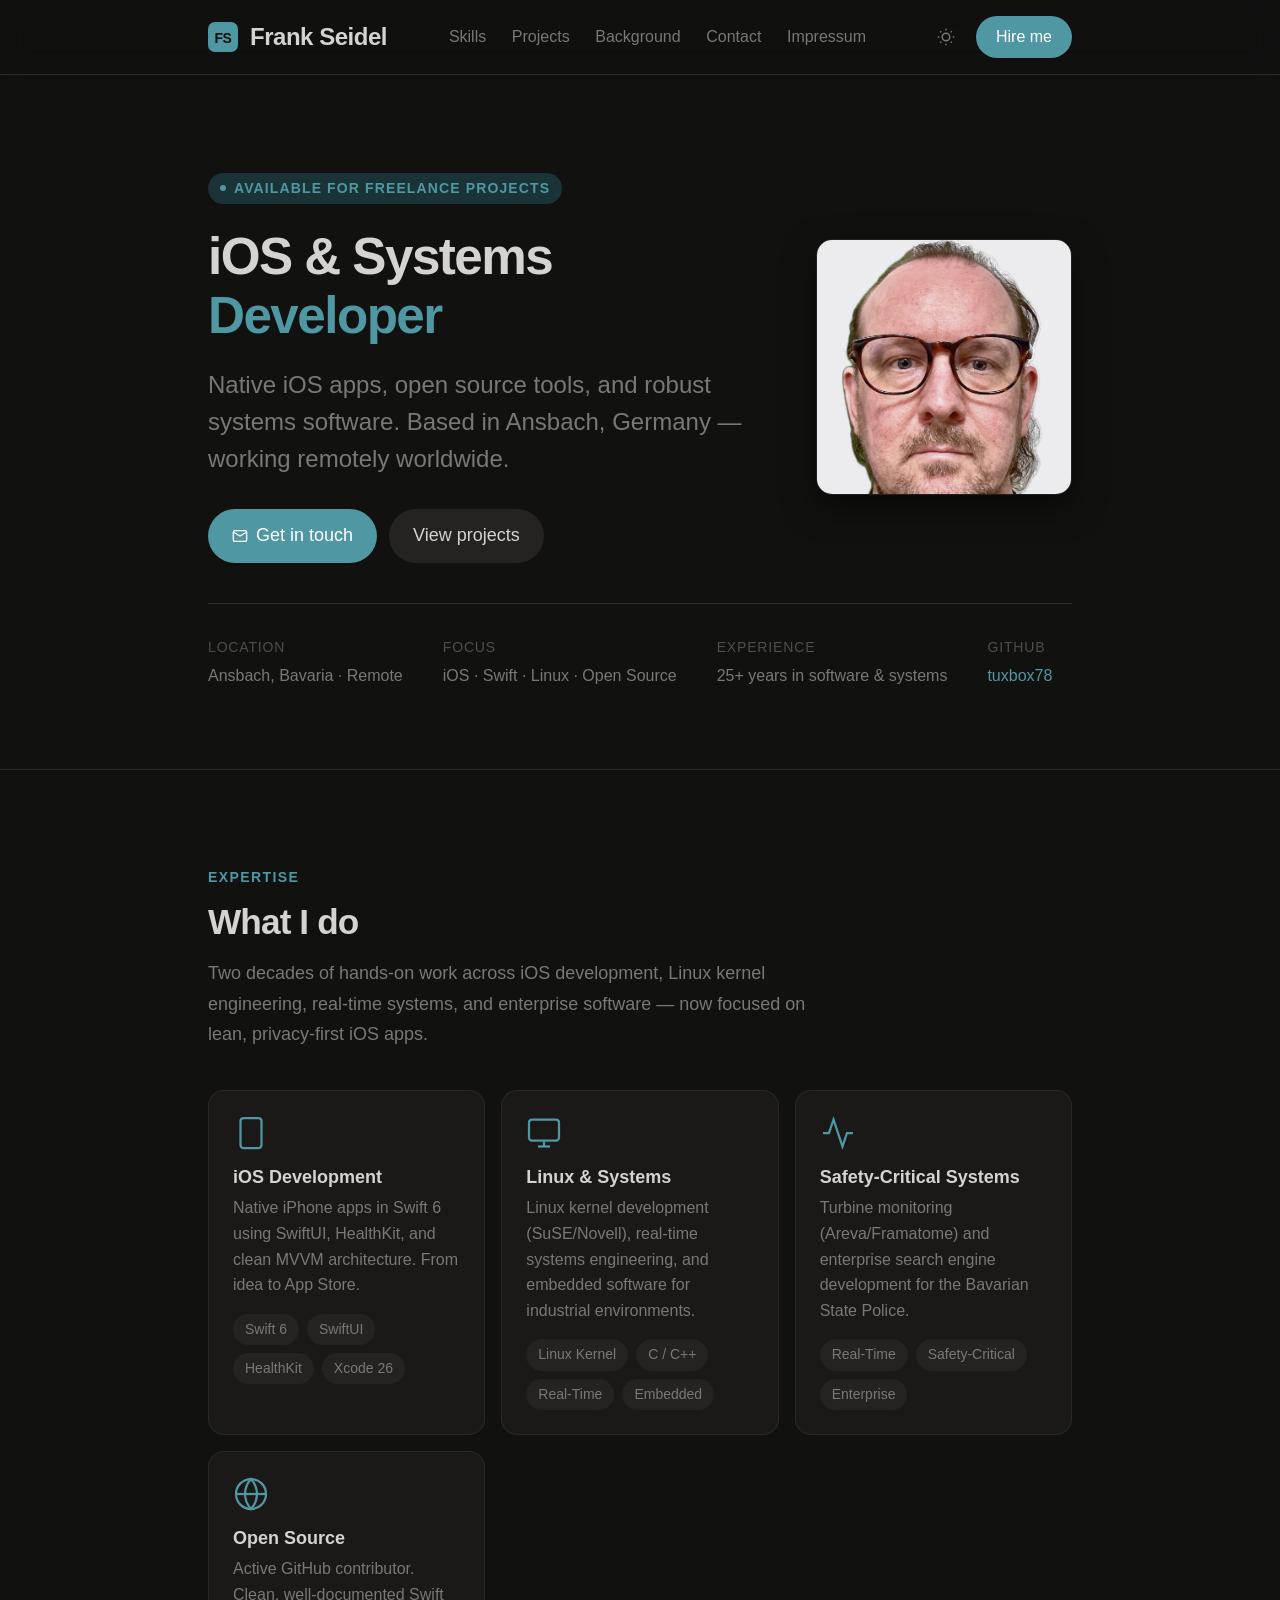
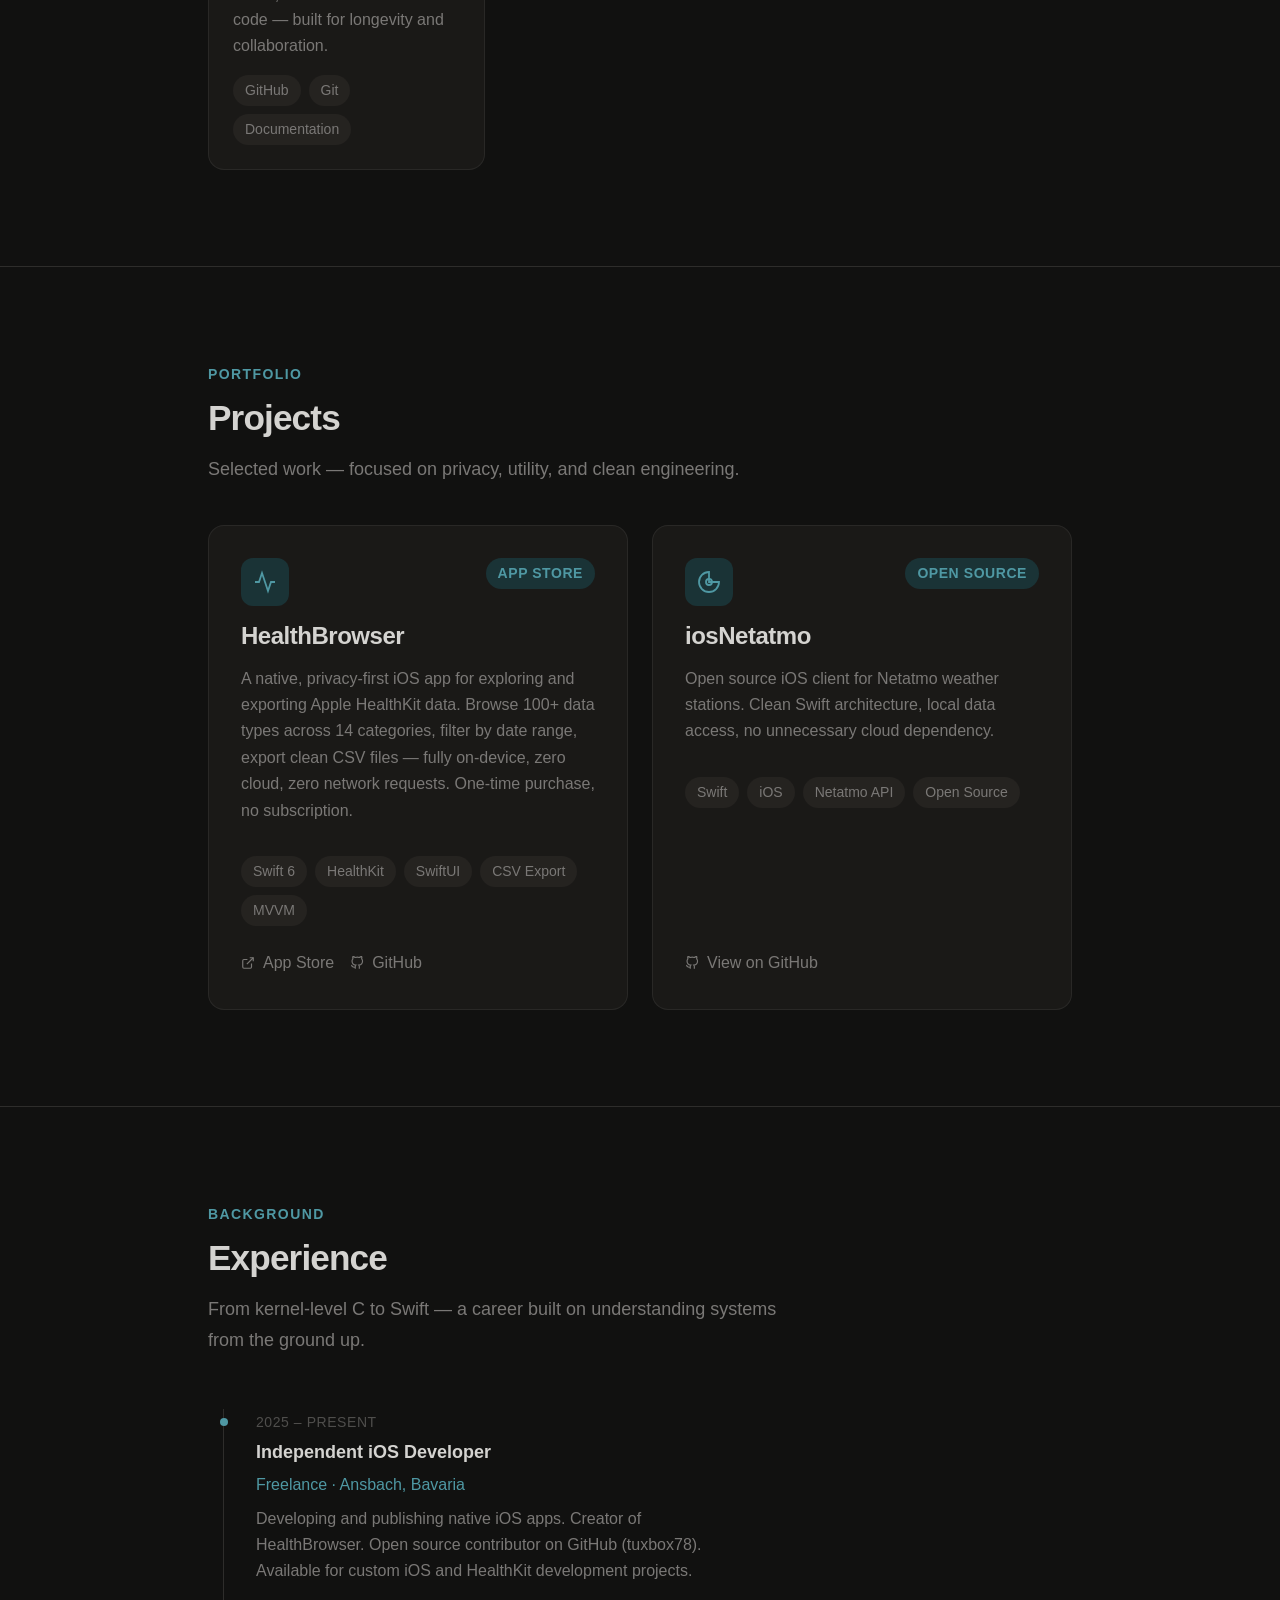
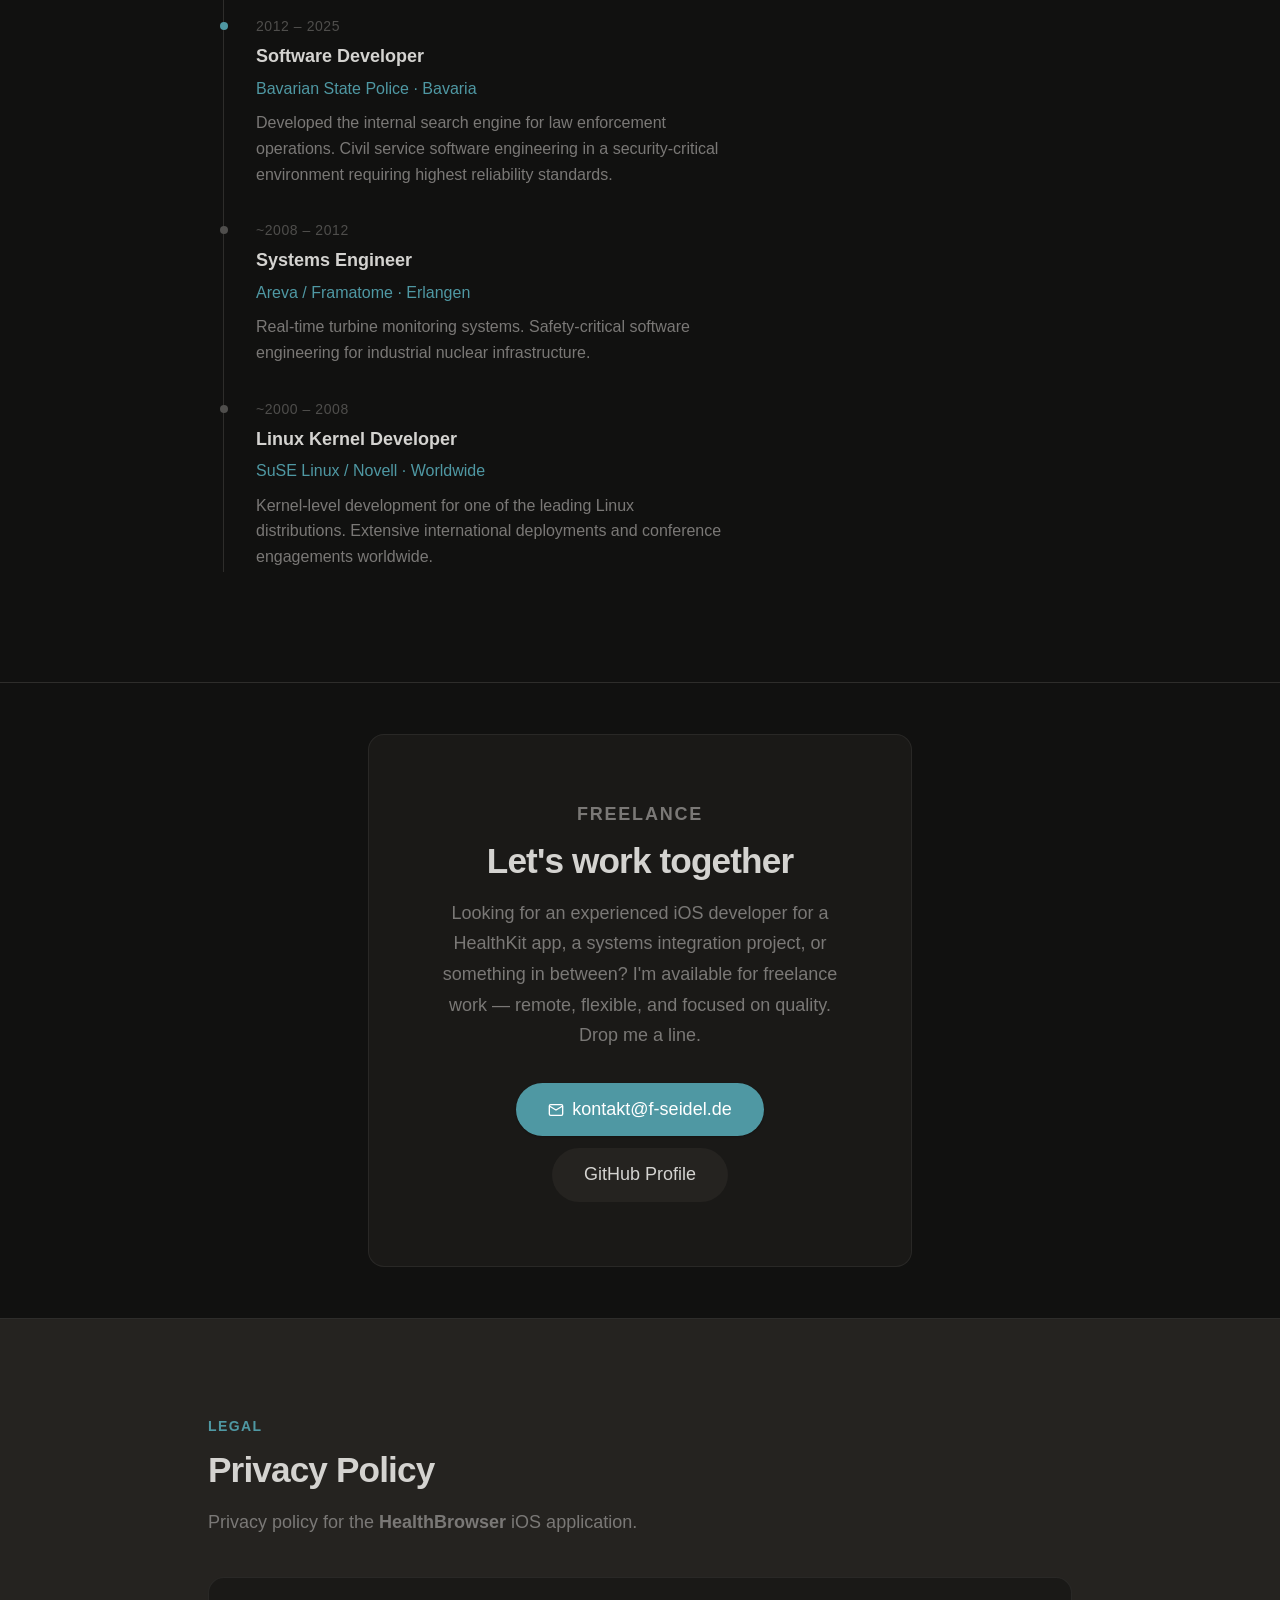
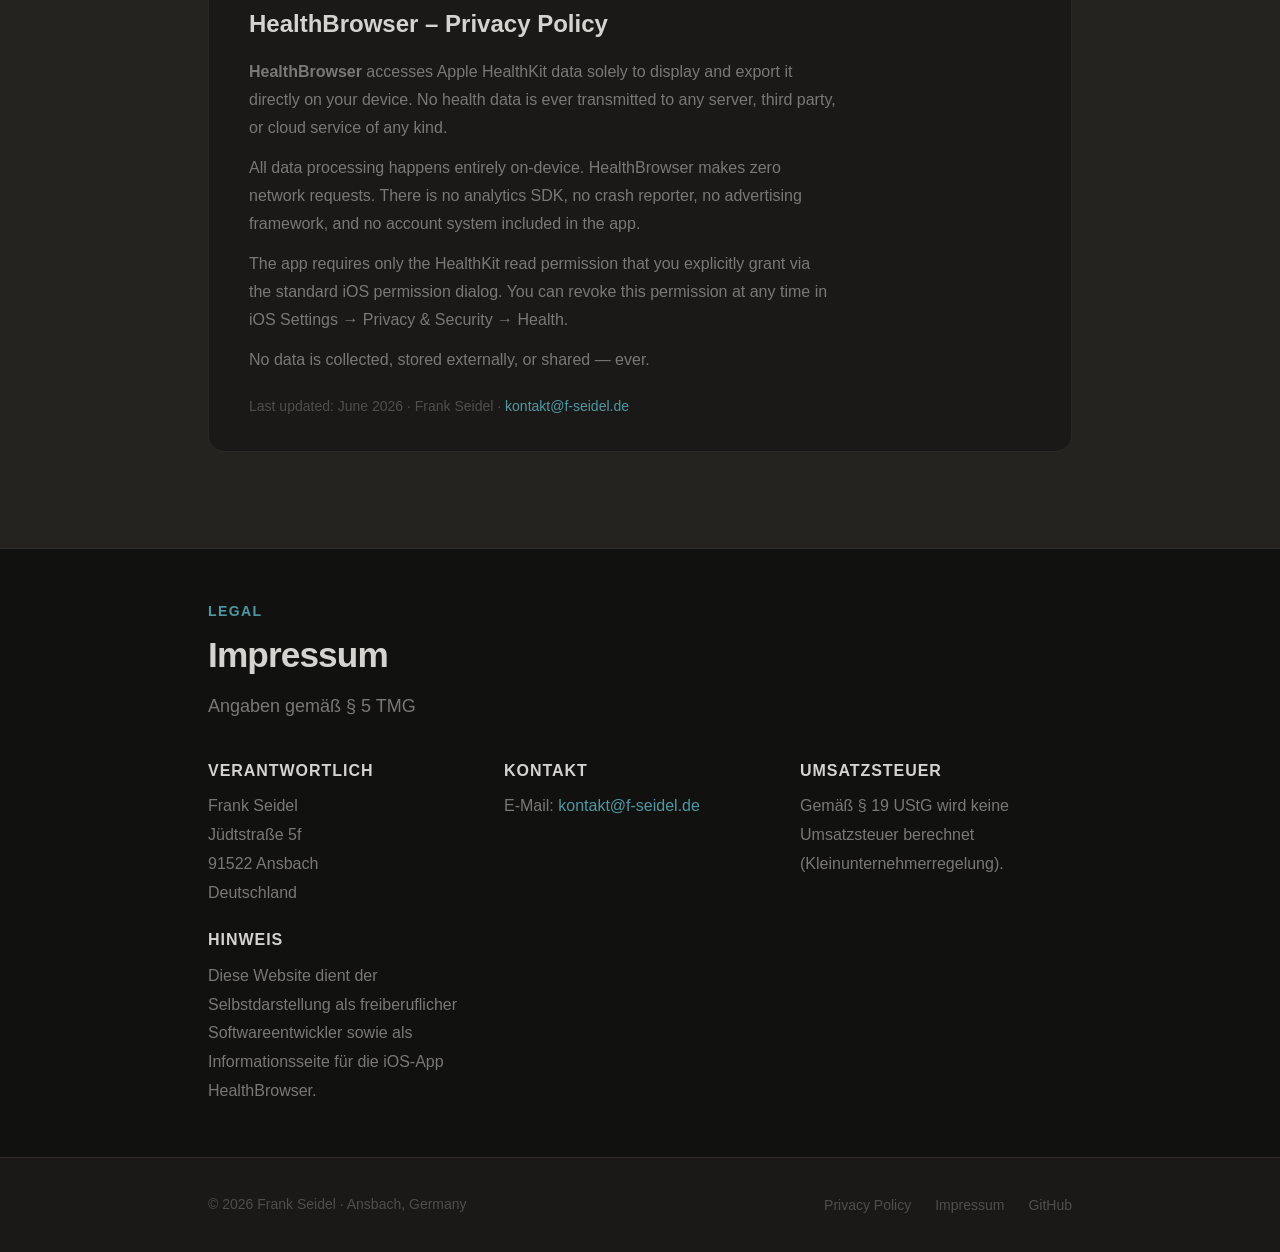
==== index.html @ 4b8f54dd "Mainpage" ====
<!DOCTYPE html>
<html lang="en" data-theme="dark">
<head>
  <meta charset="UTF-8" />
  <meta name="viewport" content="width=device-width, initial-scale=1.0" />
  <title>Frank Seidel – iOS &amp; Systems Developer</title>
  <meta name="description" content="Frank Seidel – Independent iOS and Linux/Systems developer. Creator of HealthBrowser. Available for freelance projects." />
  <meta property="og:title" content="Frank Seidel – iOS &amp; Systems Developer" />
  <meta property="og:description" content="Independent iOS and Linux/Systems developer. Creator of HealthBrowser. Available for freelance." />
  <meta property="og:image" content="https://tuxbox78.github.io/portrait.jpg" />
  <meta property="og:url" content="https://tuxbox78.github.io" />
  <meta property="og:type" content="website" />
  <link rel="preconnect" href="https://api.fontshare.com" />
  <link href="https://api.fontshare.com/v2/css?f[]=cabinet-grotesk@400,500,700,800&f[]=satoshi@400,500,700&display=swap" rel="stylesheet" />
  <style>
    /* ─── TOKENS ─────────────────────────────────────────────── */
    :root {
      --font-display:'Cabinet Grotesk','Helvetica Neue',sans-serif;
      --font-body:'Satoshi','Inter',sans-serif;
      --text-xs:clamp(.75rem,.7rem + .25vw,.875rem);
      --text-sm:clamp(.875rem,.8rem + .35vw,1rem);
      --text-base:clamp(1rem,.95rem + .25vw,1.125rem);
      --text-lg:clamp(1.125rem,1rem + .75vw,1.5rem);
      --text-xl:clamp(1.5rem,1.2rem + 1.25vw,2.25rem);
      --text-2xl:clamp(2rem,1.2rem + 2.5vw,3.5rem);
      --sp1:.25rem;--sp2:.5rem;--sp3:.75rem;--sp4:1rem;--sp5:1.25rem;--sp6:1.5rem;
      --sp8:2rem;--sp10:2.5rem;--sp12:3rem;--sp16:4rem;--sp20:5rem;--sp24:6rem;
      --r-sm:.375rem;--r-md:.5rem;--r-lg:.75rem;--r-xl:1rem;--r-full:9999px;
      --ease:180ms cubic-bezier(.16,1,.3,1);
      --cw-narrow:640px;--cw:960px;--cw-wide:1200px;
    }
    :root,[data-theme="light"]{
      --bg:#f7f6f2;--surf:#f9f8f5;--surf2:#fbfbf9;--surfoff:#f0ede8;
      --div:#dcd9d5;--bdr:#d4d1ca;
      --tx:#28251d;--txm:#7a7974;--txf:#b5b4af;--txi:#f9f8f4;
      --pri:#01696f;--prih:#0c4e54;--prihl:#cee4e2;
      --sh-sm:0 1px 2px oklch(.2 .01 80/.06);
      --sh-md:0 4px 12px oklch(.2 .01 80/.09);
      --sh-lg:0 12px 32px oklch(.2 .01 80/.13);
    }
    [data-theme="dark"]{
      --bg:#111110;--surf:#1a1917;--surf2:#201f1d;--surfoff:#252320;
      --div:#2e2d2b;--bdr:#383735;
      --tx:#d4d3d0;--txm:#7a7876;--txf:#4f4e4c;--txi:#2b2a28;
      --pri:#4f98a3;--prih:#6db8c4;--prihl:#1a3336;
      --sh-sm:0 1px 2px oklch(0 0 0/.25);
      --sh-md:0 4px 12px oklch(0 0 0/.35);
      --sh-lg:0 12px 32px oklch(0 0 0/.5);
    }
    @media(prefers-color-scheme:light){:root:not([data-theme]){
      --bg:#f7f6f2;--surf:#f9f8f5;--surf2:#fbfbf9;--surfoff:#f0ede8;
      --div:#dcd9d5;--bdr:#d4d1ca;--tx:#28251d;--txm:#7a7974;--txf:#b5b4af;--txi:#f9f8f4;
      --pri:#01696f;--prih:#0c4e54;--prihl:#cee4e2;
      --sh-sm:0 1px 2px oklch(.2 .01 80/.06);--sh-md:0 4px 12px oklch(.2 .01 80/.09);--sh-lg:0 12px 32px oklch(.2 .01 80/.13);
    }}

    /* ─── RESET ──────────────────────────────────────────────── */
    *,*::before,*::after{box-sizing:border-box;margin:0;padding:0}
    html{-webkit-font-smoothing:antialiased;text-rendering:optimizeLegibility;scroll-behavior:smooth;scroll-padding-top:var(--sp20)}
    body{min-height:100dvh;font-family:var(--font-body);font-size:var(--text-base);color:var(--tx);background:var(--bg);line-height:1.65;transition:background var(--ease),color var(--ease)}
    img,svg{display:block;max-width:100%}
    ul[role=list]{list-style:none}
    input,button,textarea,select{font:inherit;color:inherit}
    h1,h2,h3,h4{text-wrap:balance;line-height:1.15;font-family:var(--font-display)}
    p,li{text-wrap:pretty}
    button{cursor:pointer;background:none;border:none}
    a{color:var(--pri);text-decoration:none;transition:color var(--ease)}
    a:hover{color:var(--prih)}
    ::selection{background:color-mix(in oklch,var(--pri) 22%,transparent)}
    :focus-visible{outline:2px solid var(--pri);outline-offset:3px;border-radius:var(--r-sm)}
    @media(prefers-reduced-motion:reduce){*,*::before,*::after{animation-duration:.01ms!important;transition-duration:.01ms!important}}

    /* ─── LAYOUT ─────────────────────────────────────────────── */
    .wrap{max-width:var(--cw);margin-inline:auto;padding-inline:clamp(var(--sp4),5vw,var(--sp12))}
    .wrap--narrow{max-width:var(--cw-narrow);margin-inline:auto;padding-inline:clamp(var(--sp4),5vw,var(--sp12))}
    .section{padding-block:clamp(var(--sp12),8vw,var(--sp24))}
    .section--sm{padding-block:clamp(var(--sp8),4vw,var(--sp16))}
    hr.div{border:none;border-top:1px solid var(--div)}
    .skip{position:absolute;top:-100%;left:var(--sp4);background:var(--pri);color:#fff;
      padding:var(--sp2) var(--sp4);border-radius:var(--r-md);font-size:var(--text-sm);font-weight:500;z-index:1000;transition:top var(--ease)}
    .skip:focus{top:var(--sp4)}

    /* ─── HEADER ─────────────────────────────────────────────── */
    .hdr{position:sticky;top:0;z-index:100;
      background:color-mix(in oklch,var(--bg) 82%,transparent);
      backdrop-filter:blur(14px);-webkit-backdrop-filter:blur(14px);
      border-bottom:1px solid var(--div)}
    .hdr .wrap{display:flex;align-items:center;justify-content:space-between;padding-block:var(--sp4);gap:var(--sp4)}
    .logo{display:flex;align-items:center;gap:var(--sp3);font-family:var(--font-display);
      font-size:var(--text-lg);font-weight:800;color:var(--tx);letter-spacing:-.02em}
    .logo:hover{color:var(--tx)}
    .logo svg{color:var(--pri);flex-shrink:0}
    .nav{display:flex;align-items:center;gap:clamp(var(--sp4),2vw,var(--sp8))}
    .nav a{font-size:var(--text-sm);font-weight:500;color:var(--txm);transition:color var(--ease)}
    .nav a:hover{color:var(--tx)}
    .hdr-acts{display:flex;align-items:center;gap:var(--sp3)}
    .thm-btn{display:flex;align-items:center;justify-content:center;width:36px;height:36px;
      border-radius:var(--r-full);color:var(--txm);transition:color var(--ease),background var(--ease)}
    .thm-btn:hover{color:var(--tx);background:var(--surfoff)}
    .btn{display:inline-flex;align-items:center;gap:var(--sp2);padding:var(--sp2) var(--sp5);
      border-radius:var(--r-full);font-size:var(--text-sm);font-weight:500;
      transition:background var(--ease),color var(--ease),box-shadow var(--ease)}
    .btn-pri{background:var(--pri);color:#fff;box-shadow:var(--sh-sm)}
    .btn-pri:hover{background:var(--prih);color:#fff;box-shadow:var(--sh-md)}
    .btn-ghost{background:var(--surfoff);color:var(--tx)}
    .btn-ghost:hover{background:var(--div)}
    .mob-tog{display:none;flex-direction:column;gap:5px;width:24px;
      padding:var(--sp2);color:var(--txm);background:none;border:none;cursor:pointer}
    .mob-tog span{display:block;height:2px;width:100%;background:currentColor;
      border-radius:var(--r-full);transition:transform var(--ease),opacity var(--ease)}
    @media(max-width:680px){
      .mob-tog{display:flex}
      .nav{display:none;position:absolute;top:100%;left:0;right:0;flex-direction:column;
        align-items:flex-start;gap:0;background:var(--surf);border-bottom:1px solid var(--div);
        padding:var(--sp4) clamp(var(--sp4),5vw,var(--sp12))}
      .nav.open{display:flex}
      .nav a{display:block;padding-block:var(--sp3);font-size:var(--text-base);width:100%}
      .hdr-hire{display:none}
    }

    /* ─── HERO ───────────────────────────────────────────────── */
    .hero{padding-block:clamp(var(--sp16),12vw,var(--sp24)) clamp(var(--sp12),8vw,var(--sp20))}
    .hero-inner{display:grid;grid-template-columns:1fr auto;gap:clamp(var(--sp8),6vw,var(--sp16));align-items:center}
    .hero-eyebrow{display:inline-flex;align-items:center;gap:var(--sp2);
      font-size:var(--text-xs);font-weight:600;letter-spacing:.08em;text-transform:uppercase;
      color:var(--pri);background:var(--prihl);padding:var(--sp1) var(--sp3);
      border-radius:var(--r-full);margin-bottom:var(--sp6)}
    .hero-eyebrow::before{content:'';display:inline-block;width:6px;height:6px;background:var(--pri);border-radius:50%}
    .hero h1{font-size:var(--text-2xl);font-weight:800;letter-spacing:-.03em;
      color:var(--tx);margin-bottom:var(--sp5);max-width:13ch}
    .hero h1 .acc{color:var(--pri)}
    .hero-sub{font-size:var(--text-lg);color:var(--txm);max-width:48ch;line-height:1.55;margin-bottom:var(--sp8)}
    .hero-acts{display:flex;flex-wrap:wrap;gap:var(--sp3);align-items:center}
    .hero-acts .btn{font-size:var(--text-base);padding:var(--sp3) var(--sp6)}
    .hero-meta{display:flex;flex-wrap:wrap;gap:clamp(var(--sp6),4vw,var(--sp10));margin-top:var(--sp10);
      padding-top:var(--sp8);border-top:1px solid var(--div)}
    .hero-meta-item{display:flex;flex-direction:column;gap:var(--sp1)}
    .hero-meta-item .lbl{font-size:var(--text-xs);letter-spacing:.06em;text-transform:uppercase;color:var(--txf);font-weight:500}
    .hero-meta-item .val{font-size:var(--text-sm);color:var(--txm);font-weight:500}
    /* Portrait */
    .portrait-wrap{flex-shrink:0;width:clamp(160px,20vw,260px);height:clamp(160px,20vw,260px);
      border-radius:var(--r-xl);overflow:hidden;box-shadow:var(--sh-lg);
      border:1px solid oklch(from var(--tx) l c h / .08)}
    .portrait-wrap img{width:100%;height:100%;object-fit:cover;object-position:top center}
    /* Portrait fallback if image missing */
    .portrait-wrap .portrait-fallback{width:100%;height:100%;background:var(--prihl);
      display:flex;align-items:center;justify-content:center;color:var(--pri)}
    @media(max-width:600px){
      .hero-inner{grid-template-columns:1fr;gap:var(--sp8)}
      .portrait-wrap{width:120px;height:120px;border-radius:50%;margin:0 auto}
      .hero h1{max-width:none}
    }

    /* ─── SECTION HEADERS ────────────────────────────────────── */
    .sec-lbl{font-size:var(--text-xs);font-weight:600;letter-spacing:.1em;text-transform:uppercase;color:var(--pri);margin-bottom:var(--sp3)}
    .sec-h{font-size:var(--text-xl);font-weight:800;letter-spacing:-.025em;color:var(--tx);margin-bottom:var(--sp4)}
    .sec-intro{font-size:var(--text-base);color:var(--txm);max-width:60ch;margin-bottom:var(--sp10);line-height:1.7}

    /* ─── SKILLS GRID ────────────────────────────────────────── */
    .skills-grid{display:grid;grid-template-columns:repeat(auto-fill,minmax(min(250px,100%),1fr));gap:var(--sp4)}
    .skill-card{background:var(--surf);border:1px solid oklch(from var(--tx) l c h / .08);
      border-radius:var(--r-xl);padding:var(--sp6);transition:box-shadow var(--ease),border-color var(--ease)}
    .skill-card:hover{box-shadow:var(--sh-md);border-color:oklch(from var(--tx) l c h / .15)}
    .skill-icon{width:36px;height:36px;margin-bottom:var(--sp4);color:var(--pri)}
    .skill-card h3{font-size:var(--text-base);font-weight:700;color:var(--tx);margin-bottom:var(--sp2)}
    .skill-card p{font-size:var(--text-sm);color:var(--txm);line-height:1.6;max-width:none}
    .tags{display:flex;flex-wrap:wrap;gap:var(--sp2);margin-top:var(--sp4)}
    .tag{font-size:var(--text-xs);font-weight:500;padding:var(--sp1) var(--sp3);
      border-radius:var(--r-full);background:var(--surfoff);color:var(--txm)}

    /* ─── PROJECT CARDS ──────────────────────────────────────── */
    .proj-grid{display:grid;grid-template-columns:repeat(auto-fill,minmax(min(340px,100%),1fr));gap:var(--sp6)}
    .proj-card{background:var(--surf);border:1px solid oklch(from var(--tx) l c h / .08);
      border-radius:var(--r-xl);padding:var(--sp8);display:flex;flex-direction:column;gap:var(--sp4);
      transition:box-shadow var(--ease),border-color var(--ease)}
    .proj-card:hover{box-shadow:var(--sh-lg);border-color:oklch(from var(--tx) l c h / .15)}
    .proj-hdr{display:flex;align-items:flex-start;justify-content:space-between;gap:var(--sp4)}
    .proj-icon{width:48px;height:48px;flex-shrink:0;border-radius:var(--r-lg);
      background:var(--prihl);display:flex;align-items:center;justify-content:center;color:var(--pri)}
    .proj-badge{font-size:var(--text-xs);font-weight:600;letter-spacing:.04em;text-transform:uppercase;
      padding:var(--sp1) var(--sp3);border-radius:var(--r-full);background:var(--prihl);color:var(--pri)}
    .proj-card h3{font-size:var(--text-lg);font-weight:800;letter-spacing:-.02em;color:var(--tx)}
    .proj-card p{font-size:var(--text-sm);color:var(--txm);line-height:1.65;max-width:none}
    .proj-links{display:flex;gap:var(--sp4);flex-wrap:wrap;margin-top:auto;padding-top:var(--sp2)}
    .proj-links a{font-size:var(--text-sm);font-weight:500;display:inline-flex;align-items:center;
      gap:var(--sp2);color:var(--txm);transition:color var(--ease)}
    .proj-links a:hover{color:var(--pri)}

    /* ─── TIMELINE ───────────────────────────────────────────── */
    .timeline{position:relative;display:flex;flex-direction:column}
    .timeline::before{content:'';position:absolute;left:15px;top:14px;bottom:14px;
      width:1px;background:var(--div)}
    .tl-item{display:grid;grid-template-columns:32px 1fr;gap:var(--sp4);padding:var(--sp4) 0}
    .tl-dot{width:8px;height:8px;border-radius:50%;background:var(--pri);
      margin-top:7px;margin-left:12px;flex-shrink:0;position:relative;z-index:1}
    .tl-dot--faint{background:var(--txf)}
    .tl-period{font-size:var(--text-xs);font-weight:500;letter-spacing:.04em;
      color:var(--txf);text-transform:uppercase;margin-bottom:var(--sp1)}
    .tl-role{font-size:var(--text-base);font-weight:700;color:var(--tx);margin-bottom:var(--sp1)}
    .tl-org{font-size:var(--text-sm);color:var(--pri);font-weight:500}
    .tl-desc{font-size:var(--text-sm);color:var(--txm);margin-top:var(--sp2);line-height:1.6;max-width:55ch}

    /* ─── HIRE BOX ───────────────────────────────────────────── */
    .hire-box{background:var(--surf);border:1px solid oklch(from var(--tx) l c h / .08);
      border-radius:var(--r-xl);padding:clamp(var(--sp8),6vw,var(--sp16));text-align:center}
    .hire-box h2{font-size:var(--text-xl);font-weight:800;letter-spacing:-.025em;color:var(--tx);margin-bottom:var(--sp4)}
    .hire-box p{font-size:var(--text-base);color:var(--txm);max-width:52ch;margin-inline:auto;margin-bottom:var(--sp8);line-height:1.7}
    .hire-acts{display:flex;flex-wrap:wrap;gap:var(--sp3);justify-content:center}
    .hire-acts .btn{font-size:var(--text-base);padding:var(--sp3) var(--sp8)}

    /* ─── PRIVACY ────────────────────────────────────────────── */
    .privacy-bg{background:var(--surfoff)}
    .privacy-box{background:var(--surf);border:1px solid oklch(from var(--tx) l c h / .08);
      border-radius:var(--r-xl);padding:var(--sp8) var(--sp10)}
    .privacy-box h3{font-size:var(--text-lg);font-weight:700;color:var(--tx);margin-bottom:var(--sp5)}
    .privacy-box p{font-size:var(--text-sm);color:var(--txm);line-height:1.75;max-width:66ch;margin-bottom:var(--sp3)}
    .privacy-box p:last-child{margin-bottom:0}
    @media(max-width:600px){.privacy-box{padding:var(--sp6)}}

    /* ─── IMPRESSUM ──────────────────────────────────────────── */
    .imp-grid{display:grid;grid-template-columns:repeat(auto-fill,minmax(min(240px,100%),1fr));gap:var(--sp6)}
    .imp-block h4{font-size:var(--text-sm);font-weight:700;color:var(--tx);
      margin-bottom:var(--sp3);text-transform:uppercase;letter-spacing:.06em}
    .imp-block p,.imp-block address{font-size:var(--text-sm);color:var(--txm);font-style:normal;line-height:1.8;max-width:none}

    /* ─── FOOTER ─────────────────────────────────────────────── */
    .ftr{background:var(--surf);border-top:1px solid var(--div);padding-block:var(--sp8)}
    .ftr-inner{display:flex;flex-wrap:wrap;align-items:center;justify-content:space-between;gap:var(--sp4)}
    .ftr-copy{font-size:var(--text-xs);color:var(--txf)}
    .ftr-links{display:flex;gap:var(--sp6);list-style:none}
    .ftr-links a{font-size:var(--text-xs);color:var(--txf);transition:color var(--ease)}
    .ftr-links a:hover{color:var(--txm)}

    /* ─── SCROLL REVEAL ──────────────────────────────────────── */
    .rv{opacity:0;transform:translateY(16px);
      transition:opacity .5s cubic-bezier(.16,1,.3,1),transform .5s cubic-bezier(.16,1,.3,1)}
    .rv.vis{opacity:1;transform:none}
    .rv.d1{transition-delay:.07s}
    .rv.d2{transition-delay:.14s}
    .rv.d3{transition-delay:.21s}
    .rv.d4{transition-delay:.28s}
  </style>
</head>
<body>

<a href="#main" class="skip">Skip to content</a>

<!-- ═══════════════════════ HEADER ═══════════════════════════════ -->
<header class="hdr" role="banner">
  <div class="wrap">
    <a href="#" class="logo" aria-label="Frank Seidel – Home">
      <svg width="30" height="30" viewBox="0 0 30 30" fill="none" aria-hidden="true">
        <rect width="30" height="30" rx="7" fill="currentColor"/>
        <text x="15" y="21" text-anchor="middle"
          font-family="Cabinet Grotesk,Helvetica Neue,sans-serif"
          font-weight="800" font-size="14" fill="var(--bg)">FS</text>
      </svg>
      Frank Seidel
    </a>

    <button class="mob-tog" aria-label="Toggle navigation" aria-expanded="false" id="navTog">
      <span></span><span></span><span></span>
    </button>

    <nav aria-label="Main navigation">
      <ul class="nav" id="navList" role="list">
        <li><a href="#skills">Skills</a></li>
        <li><a href="#projects">Projects</a></li>
        <li><a href="#background">Background</a></li>
        <li><a href="#contact">Contact</a></li>
        <li><a href="#impressum">Impressum</a></li>
      </ul>
    </nav>

    <div class="hdr-acts">
      <button class="thm-btn" data-thm aria-label="Toggle theme">
        <svg width="18" height="18" viewBox="0 0 24 24" fill="none" stroke="currentColor" stroke-width="2" aria-hidden="true">
          <path d="M21 12.79A9 9 0 1 1 11.21 3 7 7 0 0 0 21 12.79z"/>
        </svg>
      </button>
      <a href="mailto:kontakt@f-seidel.de" class="btn btn-pri hdr-hire">Hire me</a>
    </div>
  </div>
</header>

<!-- ═══════════════════════ MAIN ════════════════════════════════ -->
<main id="main">

  <!-- HERO -->
  <section class="hero section" aria-labelledby="hero-h">
    <div class="wrap">
      <div class="hero-inner">
        <div class="hero-text">
          <div class="hero-eyebrow">Available for freelance projects</div>
          <h1 id="hero-h">iOS &amp; Systems<br><span class="acc">Developer</span></h1>
          <p class="hero-sub">
            Native iOS apps, open source tools, and robust systems software.
            Based in Ansbach, Germany — working remotely worldwide.
          </p>
          <div class="hero-acts">
            <a href="mailto:kontakt@f-seidel.de" class="btn btn-pri">
              <svg width="16" height="16" viewBox="0 0 24 24" fill="none" stroke="currentColor" stroke-width="2" aria-hidden="true">
                <path d="M4 4h16c1.1 0 2 .9 2 2v12c0 1.1-.9 2-2 2H4c-1.1 0-2-.9-2-2V6c0-1.1.9-2 2-2z"/>
                <polyline points="22,6 12,12 2,6"/>
              </svg>
              Get in touch
            </a>
            <a href="#projects" class="btn btn-ghost">View projects</a>
          </div>
        </div>
        <!-- NeuesPassbild.jpg muss im selben Ordner wie index.html liegen -->
        <div class="portrait-wrap">
          <img src="portrait.jpg"
               alt="Frank Seidel – iOS and Systems Developer"
               width="260" height="260"
               loading="eager"
               onerror="this.style.display='none';this.nextElementSibling.style.display='flex'">
          <div class="portrait-fallback" style="display:none" aria-hidden="true">
            <svg width="64" height="64" viewBox="0 0 24 24" fill="none" stroke="currentColor" stroke-width="1.5">
              <path d="M20 21v-2a4 4 0 0 0-4-4H8a4 4 0 0 0-4 4v2"/>
              <circle cx="12" cy="7" r="4"/>
            </svg>
          </div>
        </div>
      </div>

      <div class="hero-meta">
        <div class="hero-meta-item">
          <span class="lbl">Location</span>
          <span class="val">Ansbach, Bavaria · Remote</span>
        </div>
        <div class="hero-meta-item">
          <span class="lbl">Focus</span>
          <span class="val">iOS · Swift · Linux · Open Source</span>
        </div>
        <div class="hero-meta-item">
          <span class="lbl">Experience</span>
          <span class="val">25+ years in software &amp; systems</span>
        </div>
        <div class="hero-meta-item">
          <span class="lbl">GitHub</span>
          <span class="val"><a href="https://github.com/tuxbox78" target="_blank" rel="noopener noreferrer">tuxbox78</a></span>
        </div>
      </div>
    </div>
  </section>

  <hr class="div" />

  <!-- SKILLS -->
  <section class="section" id="skills" aria-labelledby="skills-h">
    <div class="wrap">
      <p class="sec-lbl rv">Expertise</p>
      <h2 class="sec-h rv d1" id="skills-h">What I do</h2>
      <p class="sec-intro rv d2">Two decades of hands-on work across iOS development, Linux kernel engineering,
      real-time systems, and enterprise software — now focused on lean, privacy-first iOS apps.</p>
      <div class="skills-grid">

        <div class="skill-card rv d1">
          <svg class="skill-icon" viewBox="0 0 24 24" fill="none" stroke="currentColor" stroke-width="1.5" aria-hidden="true">
            <rect x="5" y="2" width="14" height="20" rx="2"/>
            <line x1="12" y1="18" x2="12.01" y2="18" stroke-width="2.5"/>
          </svg>
          <h3>iOS Development</h3>
          <p>Native iPhone apps in Swift 6 using SwiftUI, HealthKit, and clean MVVM architecture. From idea to App Store.</p>
          <div class="tags">
            <span class="tag">Swift 6</span><span class="tag">SwiftUI</span>
            <span class="tag">HealthKit</span><span class="tag">Xcode 26</span>
          </div>
        </div>

        <div class="skill-card rv d2">
          <svg class="skill-icon" viewBox="0 0 24 24" fill="none" stroke="currentColor" stroke-width="1.5" aria-hidden="true">
            <rect x="2" y="3" width="20" height="14" rx="2"/>
            <line x1="8" y1="21" x2="16" y2="21"/><line x1="12" y1="17" x2="12" y2="21"/>
          </svg>
          <h3>Linux &amp; Systems</h3>
          <p>Linux kernel development (SuSE/Novell), real-time systems engineering, and embedded software for industrial environments.</p>
          <div class="tags">
            <span class="tag">Linux Kernel</span><span class="tag">C / C++</span>
            <span class="tag">Real-Time</span><span class="tag">Embedded</span>
          </div>
        </div>

        <div class="skill-card rv d3">
          <svg class="skill-icon" viewBox="0 0 24 24" fill="none" stroke="currentColor" stroke-width="1.5" aria-hidden="true">
            <polyline points="22 12 18 12 15 21 9 3 6 12 2 12"/>
          </svg>
          <h3>Safety-Critical Systems</h3>
          <p>Turbine monitoring (Areva/Framatome) and enterprise search engine development for the Bavarian State Police.</p>
          <div class="tags">
            <span class="tag">Real-Time</span><span class="tag">Safety-Critical</span><span class="tag">Enterprise</span>
          </div>
        </div>

        <div class="skill-card rv d4">
          <svg class="skill-icon" viewBox="0 0 24 24" fill="none" stroke="currentColor" stroke-width="1.5" aria-hidden="true">
            <circle cx="12" cy="12" r="10"/>
            <line x1="2" y1="12" x2="22" y2="12"/>
            <path d="M12 2a15.3 15.3 0 0 1 4 10 15.3 15.3 0 0 1-4 10 15.3 15.3 0 0 1-4-10 15.3 15.3 0 0 1 4-10z"/>
          </svg>
          <h3>Open Source</h3>
          <p>Active GitHub contributor. Clean, well-documented Swift code — built for longevity and collaboration.</p>
          <div class="tags">
            <span class="tag">GitHub</span><span class="tag">Git</span><span class="tag">Documentation</span>
          </div>
        </div>

      </div>
    </div>
  </section>

  <hr class="div" />

  <!-- PROJECTS -->
  <section class="section" id="projects" aria-labelledby="proj-h">
    <div class="wrap">
      <p class="sec-lbl rv">Portfolio</p>
      <h2 class="sec-h rv d1" id="proj-h">Projects</h2>
      <p class="sec-intro rv d2">Selected work — focused on privacy, utility, and clean engineering.</p>
      <div class="proj-grid">

        <!-- HealthBrowser -->
        <div class="proj-card rv d1">
          <div class="proj-hdr">
            <div class="proj-icon" aria-hidden="true">
              <svg width="24" height="24" viewBox="0 0 24 24" fill="none" stroke="currentColor" stroke-width="1.8">
                <path d="M22 12h-4l-3 9L9 3l-3 9H2"/>
              </svg>
            </div>
            <span class="proj-badge">App Store</span>
          </div>
          <h3>HealthBrowser</h3>
          <p>A native, privacy-first iOS app for exploring and exporting Apple HealthKit data. Browse 100+ data types across 14 categories, filter by date range, export clean CSV files — fully on-device, zero cloud, zero network requests. One-time purchase, no subscription.</p>
          <div class="tags">
            <span class="tag">Swift 6</span><span class="tag">HealthKit</span>
            <span class="tag">SwiftUI</span><span class="tag">CSV Export</span><span class="tag">MVVM</span>
          </div>
          <div class="proj-links">
            <a href="https://apps.apple.com" target="_blank" rel="noopener noreferrer" aria-label="HealthBrowser on the App Store">
              <svg width="14" height="14" viewBox="0 0 24 24" fill="none" stroke="currentColor" stroke-width="2" aria-hidden="true">
                <path d="M18 13v6a2 2 0 0 1-2 2H5a2 2 0 0 1-2-2V8a2 2 0 0 1 2-2h6"/>
                <polyline points="15 3 21 3 21 9"/><line x1="10" y1="14" x2="21" y2="3"/>
              </svg>
              App Store
            </a>
            <a href="https://github.com/tuxbox78" target="_blank" rel="noopener noreferrer">
              <svg width="14" height="14" viewBox="0 0 24 24" fill="none" stroke="currentColor" stroke-width="2" aria-hidden="true">
                <path d="M9 19c-5 1.5-5-2.5-7-3m14 6v-3.87a3.37 3.37 0 0 0-.94-2.61c3.14-.35 6.44-1.54 6.44-7A5.44 5.44 0 0 0 20 4.77 5.07 5.07 0 0 0 19.91 1S18.73.65 16 2.48a13.38 13.38 0 0 0-7 0C6.27.65 5.09 1 5.09 1A5.07 5.07 0 0 0 5 4.77a5.44 5.44 0 0 0-1.5 3.78c0 5.42 3.3 6.61 6.44 7A3.37 3.37 0 0 0 9 18.13V22"/>
              </svg>
              GitHub
            </a>
          </div>
        </div>

        <!-- iosNetatmo -->
        <div class="proj-card rv d2">
          <div class="proj-hdr">
            <div class="proj-icon" aria-hidden="true">
              <svg width="24" height="24" viewBox="0 0 24 24" fill="none" stroke="currentColor" stroke-width="1.8">
                <path d="M12 2a10 10 0 1 0 10 10H12V2z"/>
                <circle cx="12" cy="12" r="3"/>
              </svg>
            </div>
            <span class="proj-badge">Open Source</span>
          </div>
          <h3>iosNetatmo</h3>
          <p>Open source iOS client for Netatmo weather stations. Clean Swift architecture, local data access, no unnecessary cloud dependency.</p>
          <div class="tags">
            <span class="tag">Swift</span><span class="tag">iOS</span>
            <span class="tag">Netatmo API</span><span class="tag">Open Source</span>
          </div>
          <div class="proj-links">
            <a href="https://github.com/tuxbox78/iosNetatmo" target="_blank" rel="noopener noreferrer">
              <svg width="14" height="14" viewBox="0 0 24 24" fill="none" stroke="currentColor" stroke-width="2" aria-hidden="true">
                <path d="M9 19c-5 1.5-5-2.5-7-3m14 6v-3.87a3.37 3.37 0 0 0-.94-2.61c3.14-.35 6.44-1.54 6.44-7A5.44 5.44 0 0 0 20 4.77 5.07 5.07 0 0 0 19.91 1S18.73.65 16 2.48a13.38 13.38 0 0 0-7 0C6.27.65 5.09 1 5.09 1A5.07 5.07 0 0 0 5 4.77a5.44 5.44 0 0 0-1.5 3.78c0 5.42 3.3 6.61 6.44 7A3.37 3.37 0 0 0 9 18.13V22"/>
              </svg>
              View on GitHub
            </a>
          </div>
        </div>

      </div>
    </div>
  </section>

  <hr class="div" />

  <!-- BACKGROUND / TIMELINE -->
  <section class="section" id="background" aria-labelledby="bg-h">
    <div class="wrap">
      <p class="sec-lbl rv">Background</p>
      <h2 class="sec-h rv d1" id="bg-h">Experience</h2>
      <p class="sec-intro rv d2">From kernel-level C to Swift — a career built on understanding systems from the ground up.</p>
      <div class="timeline rv d3">

        <div class="tl-item">
          <div class="tl-dot"></div>
          <div>
            <div class="tl-period">2025 – Present</div>
            <div class="tl-role">Independent iOS Developer</div>
            <div class="tl-org">Freelance · Ansbach, Bavaria</div>
            <p class="tl-desc">Developing and publishing native iOS apps. Creator of HealthBrowser. Open source contributor on GitHub (tuxbox78). Available for custom iOS and HealthKit development projects.</p>
          </div>
        </div>

        <div class="tl-item">
          <div class="tl-dot"></div>
          <div>
            <div class="tl-period">2012 – 2025</div>
            <div class="tl-role">Software Developer</div>
            <div class="tl-org">Bavarian State Police · Bavaria</div>
            <p class="tl-desc">Developed the internal search engine for law enforcement operations. Civil service software engineering in a security-critical environment requiring highest reliability standards.</p>
          </div>
        </div>

        <div class="tl-item">
          <div class="tl-dot tl-dot--faint"></div>
          <div>
            <div class="tl-period">~2008 – 2012</div>
            <div class="tl-role">Systems Engineer</div>
            <div class="tl-org">Areva / Framatome · Erlangen</div>
            <p class="tl-desc">Real-time turbine monitoring systems. Safety-critical software engineering for industrial nuclear infrastructure.</p>
          </div>
        </div>

        <div class="tl-item">
          <div class="tl-dot tl-dot--faint"></div>
          <div>
            <div class="tl-period">~2000 – 2008</div>
            <div class="tl-role">Linux Kernel Developer</div>
            <div class="tl-org">SuSE Linux / Novell · Worldwide</div>
            <p class="tl-desc">Kernel-level development for one of the leading Linux distributions. Extensive international deployments and conference engagements worldwide.</p>
          </div>
        </div>

      </div>
    </div>
  </section>

  <hr class="div" />

  <!-- CONTACT / HIRE ME -->
  <section class="section section--sm" id="contact" aria-labelledby="hire-h">
    <div class="wrap--narrow">
      <div class="hire-box rv">
        <p class="sec-lbl" style="display:block;text-align:center;margin-bottom:var(--sp3)">Freelance</p>
        <h2 id="hire-h">Let's work together</h2>
        <p>Looking for an experienced iOS developer for a HealthKit app, a systems integration project, or something in between? I'm available for freelance work — remote, flexible, and focused on quality. Drop me a line.</p>
        <div class="hire-acts">
          <a href="mailto:kontakt@f-seidel.de" class="btn btn-pri">
            <svg width="16" height="16" viewBox="0 0 24 24" fill="none" stroke="currentColor" stroke-width="2" aria-hidden="true">
              <path d="M4 4h16c1.1 0 2 .9 2 2v12c0 1.1-.9 2-2 2H4c-1.1 0-2-.9-2-2V6c0-1.1.9-2 2-2z"/>
              <polyline points="22,6 12,12 2,6"/>
            </svg>
            kontakt@f-seidel.de
          </a>
          <a href="https://github.com/tuxbox78" target="_blank" rel="noopener noreferrer" class="btn btn-ghost">GitHub Profile</a>
        </div>
      </div>
    </div>
  </section>

  <hr class="div" />

  <!-- PRIVACY POLICY -->
  <section class="section privacy-bg" id="privacy" aria-labelledby="pp-h">
    <div class="wrap">
      <p class="sec-lbl rv">Legal</p>
      <h2 class="sec-h rv d1" id="pp-h">Privacy Policy</h2>
      <p class="sec-intro rv d2">Privacy policy for the <strong>HealthBrowser</strong> iOS application.</p>
      <div class="privacy-box rv d3">
        <h3>HealthBrowser – Privacy Policy</h3>
        <p><strong>HealthBrowser</strong> accesses Apple HealthKit data solely to display and export it directly on your device. No health data is ever transmitted to any server, third party, or cloud service of any kind.</p>
        <p>All data processing happens entirely on-device. HealthBrowser makes zero network requests. There is no analytics SDK, no crash reporter, no advertising framework, and no account system included in the app.</p>
        <p>The app requires only the HealthKit read permission that you explicitly grant via the standard iOS permission dialog. You can revoke this permission at any time in iOS Settings → Privacy &amp; Security → Health.</p>
        <p>No data is collected, stored externally, or shared — ever.</p>
        <p style="color:var(--txf);margin-top:var(--sp5);font-size:var(--text-xs)">
          Last updated: June 2026 · Frank Seidel · <a href="mailto:kontakt@f-seidel.de">kontakt@f-seidel.de</a>
        </p>
      </div>
    </div>
  </section>

  <hr class="div" />

  <!-- IMPRESSUM -->
  <section class="section section--sm" id="impressum" aria-labelledby="imp-h">
    <div class="wrap">
      <p class="sec-lbl rv">Legal</p>
      <h2 class="sec-h rv d1" id="imp-h">Impressum</h2>
      <p class="sec-intro rv d2">Angaben gemäß § 5 TMG</p>
      <div class="imp-grid rv d3">

        <div class="imp-block">
          <h4>Verantwortlich</h4>
          <address>
            Frank Seidel<br>
            Jüdtstraße 5f<br>
            91522 Ansbach<br>
            Deutschland
          </address>
        </div>

        <div class="imp-block">
          <h4>Kontakt</h4>
          <p>E-Mail: <a href="mailto:kontakt@f-seidel.de">kontakt@f-seidel.de</a></p>
        </div>

        <div class="imp-block">
          <h4>Umsatzsteuer</h4>
          <p>Gemäß § 19 UStG wird keine Umsatzsteuer berechnet (Kleinunternehmerregelung).</p>
        </div>

        <div class="imp-block">
          <h4>Hinweis</h4>
          <p>Diese Website dient der Selbstdarstellung als freiberuflicher Softwareentwickler sowie als Informationsseite für die iOS-App HealthBrowser.</p>
        </div>

      </div>
    </div>
  </section>

</main>

<!-- ═══════════════════════ FOOTER ══════════════════════════════ -->
<footer class="ftr" role="contentinfo">
  <div class="wrap">
    <div class="ftr-inner">
      <p class="ftr-copy">© 2026 Frank Seidel · Ansbach, Germany</p>
      <ul class="ftr-links" role="list">
        <li><a href="#privacy">Privacy Policy</a></li>
        <li><a href="#impressum">Impressum</a></li>
        <li><a href="https://github.com/tuxbox78" target="_blank" rel="noopener noreferrer">GitHub</a></li>
      </ul>
    </div>
  </div>
</footer>

<!-- ═══════════════════════ SCRIPTS ═════════════════════════════ -->
<script>
// Theme toggle
(function(){
  var html=document.documentElement,btn=document.querySelector('[data-thm]');
  var t=html.getAttribute('data-theme')||(matchMedia('(prefers-color-scheme:light)').matches?'light':'dark');
  html.setAttribute('data-theme',t);
  function ico(t){if(!btn)return;btn.setAttribute('aria-label','Switch to '+(t==='dark'?'light':'dark')+' mode');
    btn.innerHTML=t==='dark'
    ?'<svg width="18" height="18" viewBox="0 0 24 24" fill="none" stroke="currentColor" stroke-width="2"><circle cx="12" cy="12" r="5"/><line x1="12" y1="1" x2="12" y2="3"/><line x1="12" y1="21" x2="12" y2="23"/><line x1="4.22" y1="4.22" x2="5.64" y2="5.64"/><line x1="18.36" y1="18.36" x2="19.78" y2="19.78"/><line x1="1" y1="12" x2="3" y2="12"/><line x1="21" y1="12" x2="23" y2="12"/><line x1="4.22" y1="19.78" x2="5.64" y2="18.36"/><line x1="18.36" y1="5.64" x2="19.78" y2="4.22"/></svg>'
    :'<svg width="18" height="18" viewBox="0 0 24 24" fill="none" stroke="currentColor" stroke-width="2"><path d="M21 12.79A9 9 0 1 1 11.21 3 7 7 0 0 0 21 12.79z"/></svg>';}
  ico(t);
  if(btn)btn.addEventListener('click',function(){t=t==='dark'?'light':'dark';html.setAttribute('data-theme',t);ico(t);});
})();

// Mobile nav
(function(){
  var tog=document.getElementById('navTog'),nav=document.getElementById('navList');
  if(!tog||!nav)return;
  tog.addEventListener('click',function(){var o=nav.classList.toggle('open');tog.setAttribute('aria-expanded',o);});
  nav.querySelectorAll('a').forEach(function(a){a.addEventListener('click',function(){nav.classList.remove('open');tog.setAttribute('aria-expanded','false');});});
})();

// Scroll reveal
(function(){
  if(!window.IntersectionObserver){document.querySelectorAll('.rv').forEach(function(e){e.classList.add('vis');});return;}
  var obs=new IntersectionObserver(function(entries){
    entries.forEach(function(e){if(e.isIntersecting){e.target.classList.add('vis');obs.unobserve(e.target);}});
  },{threshold:.08,rootMargin:'0px 0px -40px 0px'});
  document.querySelectorAll('.rv').forEach(function(e){obs.observe(e);});
})();
</script>

</body>
</html>
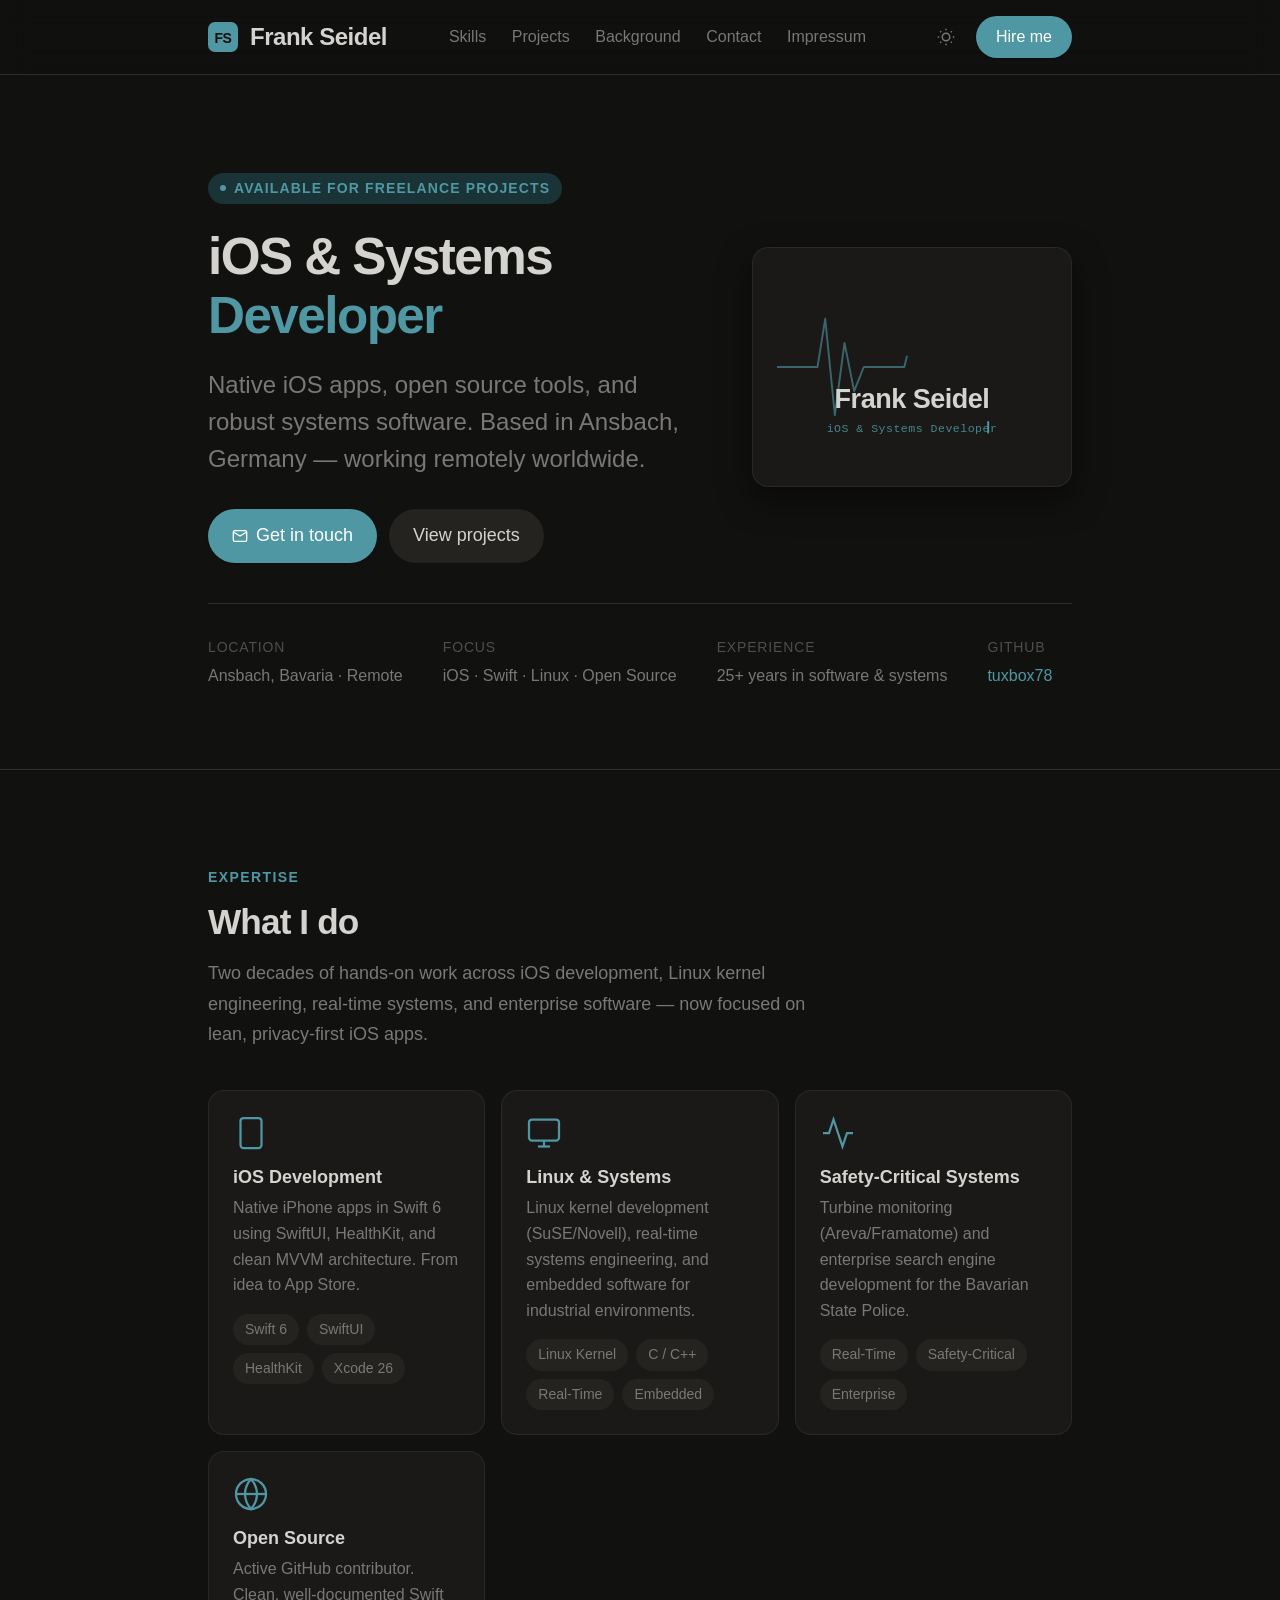
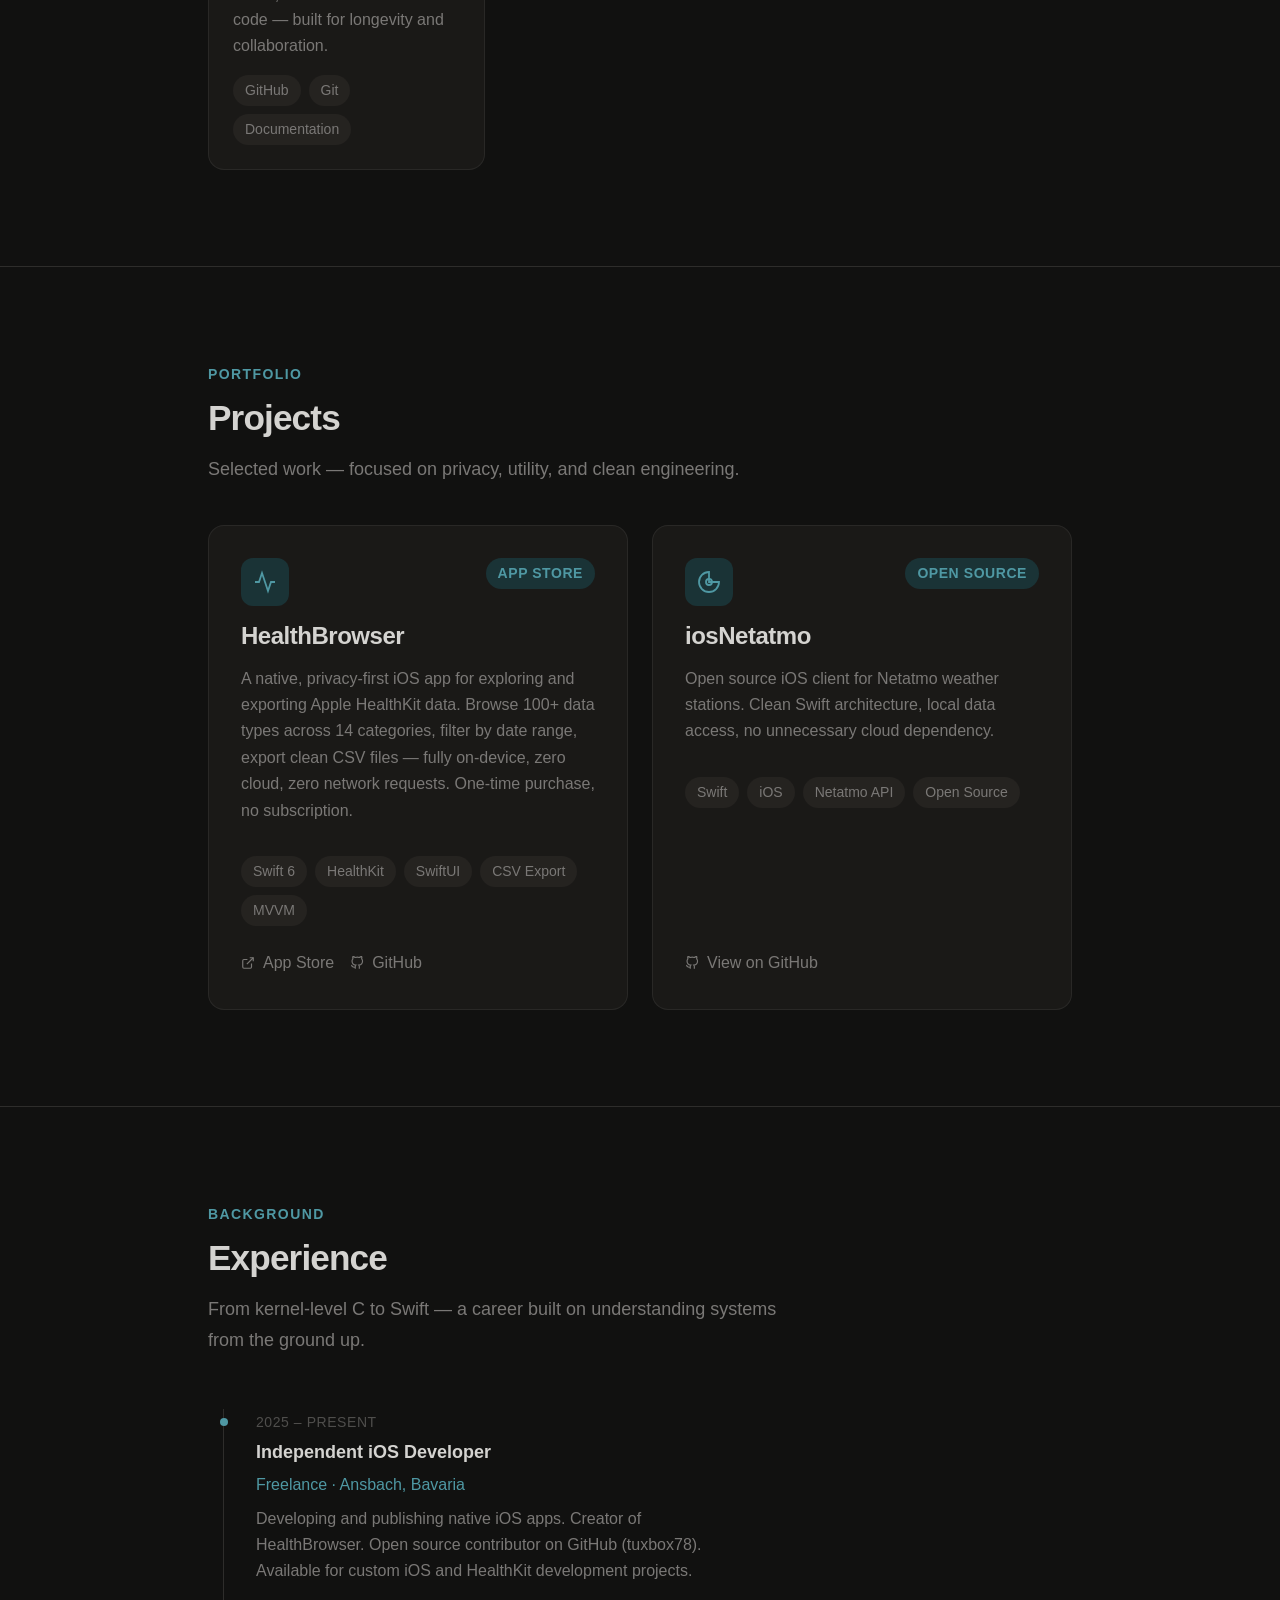
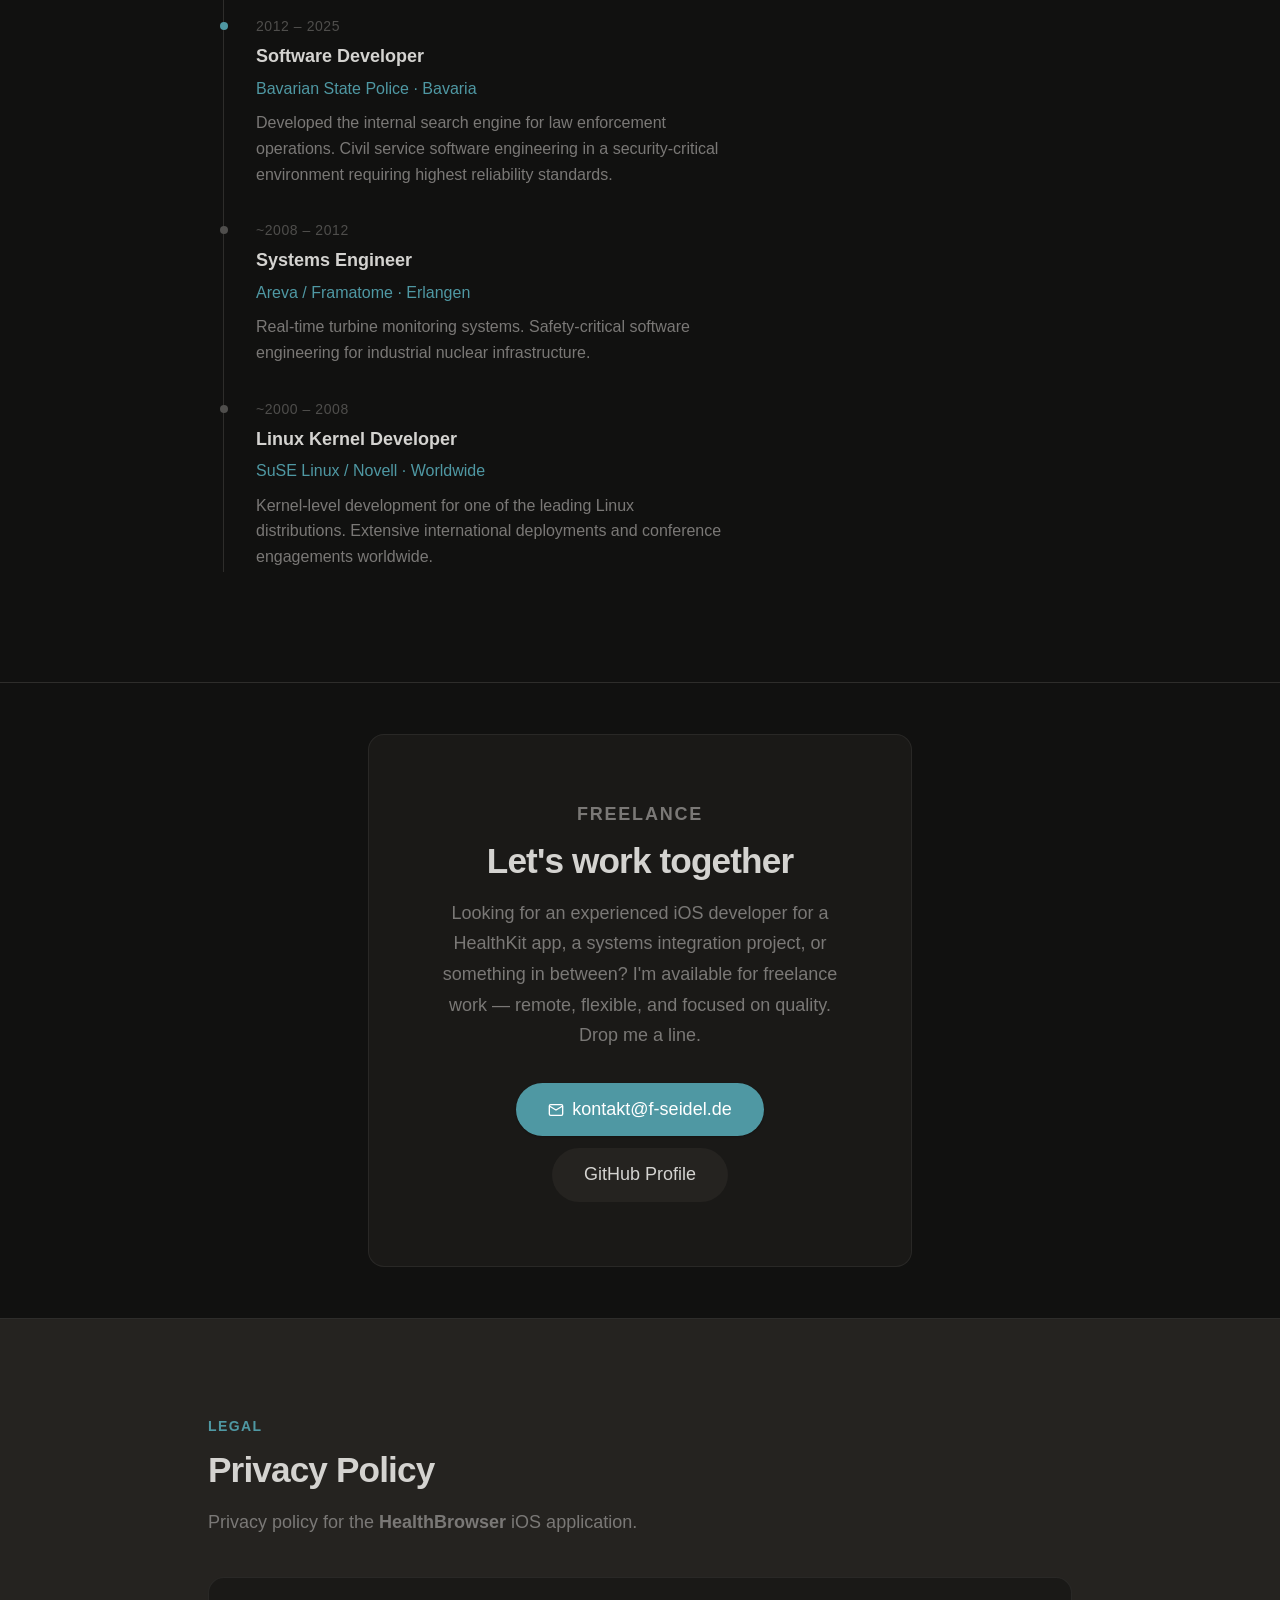
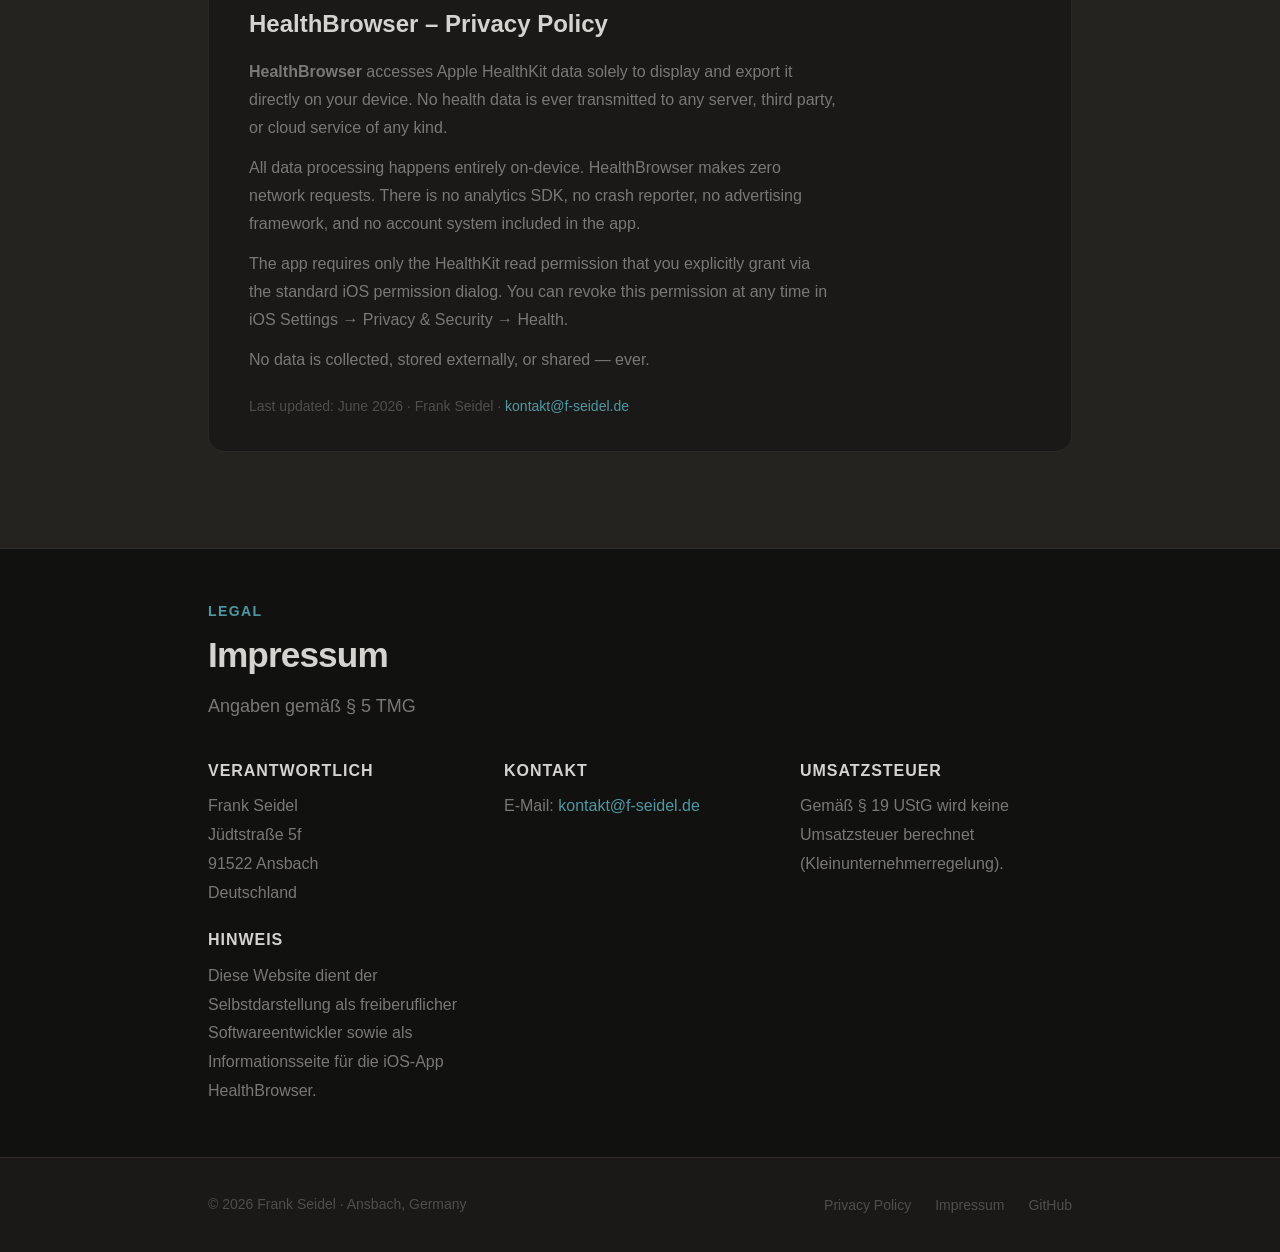
==== commit d9937d8a: "retry with new hero graphics" ====
--- a/index.html
+++ b/index.html
@@ -239,6 +239,54 @@
     .rv.d2{transition-delay:.14s}
     .rv.d3{transition-delay:.21s}
     .rv.d4{transition-delay:.28s}
+
+    /* ─── HEADER AVATAR ──────────────────────────────────────── */
+    .logo-avatar{width:32px;height:32px;border-radius:50%;overflow:hidden;
+      flex-shrink:0;border:2px solid var(--prihl);
+      box-shadow:0 0 0 1px var(--pri);transition:box-shadow var(--ease)}
+    .logo-avatar img{width:100%;height:100%;object-fit:cover;object-position:top center}
+    .logo-avatar .av-fallback{width:100%;height:100%;background:var(--prihl);
+      display:flex;align-items:center;justify-content:center;font-size:11px;
+      font-weight:800;color:var(--pri);font-family:var(--font-display)}
+    .logo:hover .logo-avatar{box-shadow:0 0 0 2px var(--pri)}
+
+    /* ─── HERO SVG NAMEPLATE ─────────────────────────────────── */
+    .hero-nameplate{flex-shrink:0;width:clamp(220px,28vw,320px);
+      display:flex;flex-direction:column;align-items:center;justify-content:center;
+      gap:var(--sp4)}
+    .nameplate-svg-wrap{width:100%;aspect-ratio:4/3;
+      background:var(--surf);border:1px solid oklch(from var(--tx) l c h / .08);
+      border-radius:var(--r-xl);box-shadow:var(--sh-lg);
+      overflow:hidden;display:flex;align-items:center;justify-content:center;padding:var(--sp6)}
+    /* Pulse line animation */
+    @keyframes pulse-draw {
+      0%{stroke-dashoffset:400}
+      60%{stroke-dashoffset:0}
+      100%{stroke-dashoffset:0}
+    }
+    @keyframes cursor-blink {
+      0%,100%{opacity:1} 50%{opacity:0}
+    }
+    @keyframes name-fade-in {
+      0%{opacity:0;transform:translateY(6px)}
+      100%{opacity:1;transform:translateY(0)}
+    }
+    @keyframes tagline-fade-in {
+      0%{opacity:0}
+      100%{opacity:1}
+    }
+    .np-pulse{stroke-dasharray:400;stroke-dashoffset:400;
+      animation:pulse-draw 2.2s cubic-bezier(.4,0,.2,1) 0.3s forwards}
+    .np-name{opacity:0;animation:name-fade-in .6s ease 1.8s forwards}
+    .np-tagline{opacity:0;animation:tagline-fade-in .5s ease 2.4s forwards}
+    .np-cursor{animation:cursor-blink 1s step-end 2.4s infinite}
+    @media(prefers-reduced-motion:reduce){
+      .np-pulse{stroke-dashoffset:0;animation:none}
+      .np-name,.np-tagline{opacity:1;animation:none}
+    }
+    @media(max-width:600px){
+      .hero-nameplate{width:100%;max-width:280px;margin:0 auto}
+    }
   </style>
 </head>
 <body>
@@ -308,17 +356,51 @@
             <a href="#projects" class="btn btn-ghost">View projects</a>
           </div>
         </div>
-        <!-- NeuesPassbild.jpg muss im selben Ordner wie index.html liegen -->
-        <div class="portrait-wrap">
-          <img src="portrait.jpg"
-               alt="Frank Seidel – iOS and Systems Developer"
-               width="260" height="260"
-               loading="eager"
-               onerror="this.style.display='none';this.nextElementSibling.style.display='flex'">
-          <div class="portrait-fallback" style="display:none" aria-hidden="true">
-            <svg width="64" height="64" viewBox="0 0 24 24" fill="none" stroke="currentColor" stroke-width="1.5">
-              <path d="M20 21v-2a4 4 0 0 0-4-4H8a4 4 0 0 0-4 4v2"/>
-              <circle cx="12" cy="7" r="4"/>
+        <!-- Animated SVG nameplate -->
+        <div class="hero-nameplate">
+          <div class="nameplate-svg-wrap">
+            <svg viewBox="0 0 280 210" width="280" height="210"
+                 xmlns="http://www.w3.org/2000/svg" aria-label="Frank Seidel – iOS and Systems Developer" role="img">
+
+              <!-- EKG/Pulse line that draws itself -->
+              <polyline class="np-pulse"
+                points="0,105 30,105 42,105 50,55 60,155 70,80 80,130 90,105 120,105 132,105 140,72 148,138 156,105 180,105 200,105 280,105"
+                fill="none"
+                stroke="var(--pri)"
+                stroke-width="2"
+                stroke-linecap="round"
+                stroke-linejoin="round"
+                opacity="0.6"/>
+
+              <!-- Name: Frank Seidel -->
+              <g class="np-name">
+                <text
+                  x="140" y="148"
+                  text-anchor="middle"
+                  font-family="Cabinet Grotesk, Helvetica Neue, sans-serif"
+                  font-weight="800"
+                  font-size="28"
+                  letter-spacing="-0.5"
+                  fill="var(--tx)">Frank Seidel</text>
+              </g>
+
+              <!-- Tagline with blinking cursor -->
+              <g class="np-tagline">
+                <text
+                  x="140" y="172"
+                  text-anchor="middle"
+                  font-family="Satoshi, monospace"
+                  font-weight="500"
+                  font-size="12"
+                  letter-spacing="0.5"
+                  fill="var(--pri)"
+                  opacity="0.85">iOS &amp; Systems Developer</text>
+                <!-- blinking cursor -->
+                <rect class="np-cursor"
+                  x="218" y="161" width="2" height="13"
+                  rx="1" fill="var(--pri)"/>
+              </g>
+
             </svg>
           </div>
         </div>
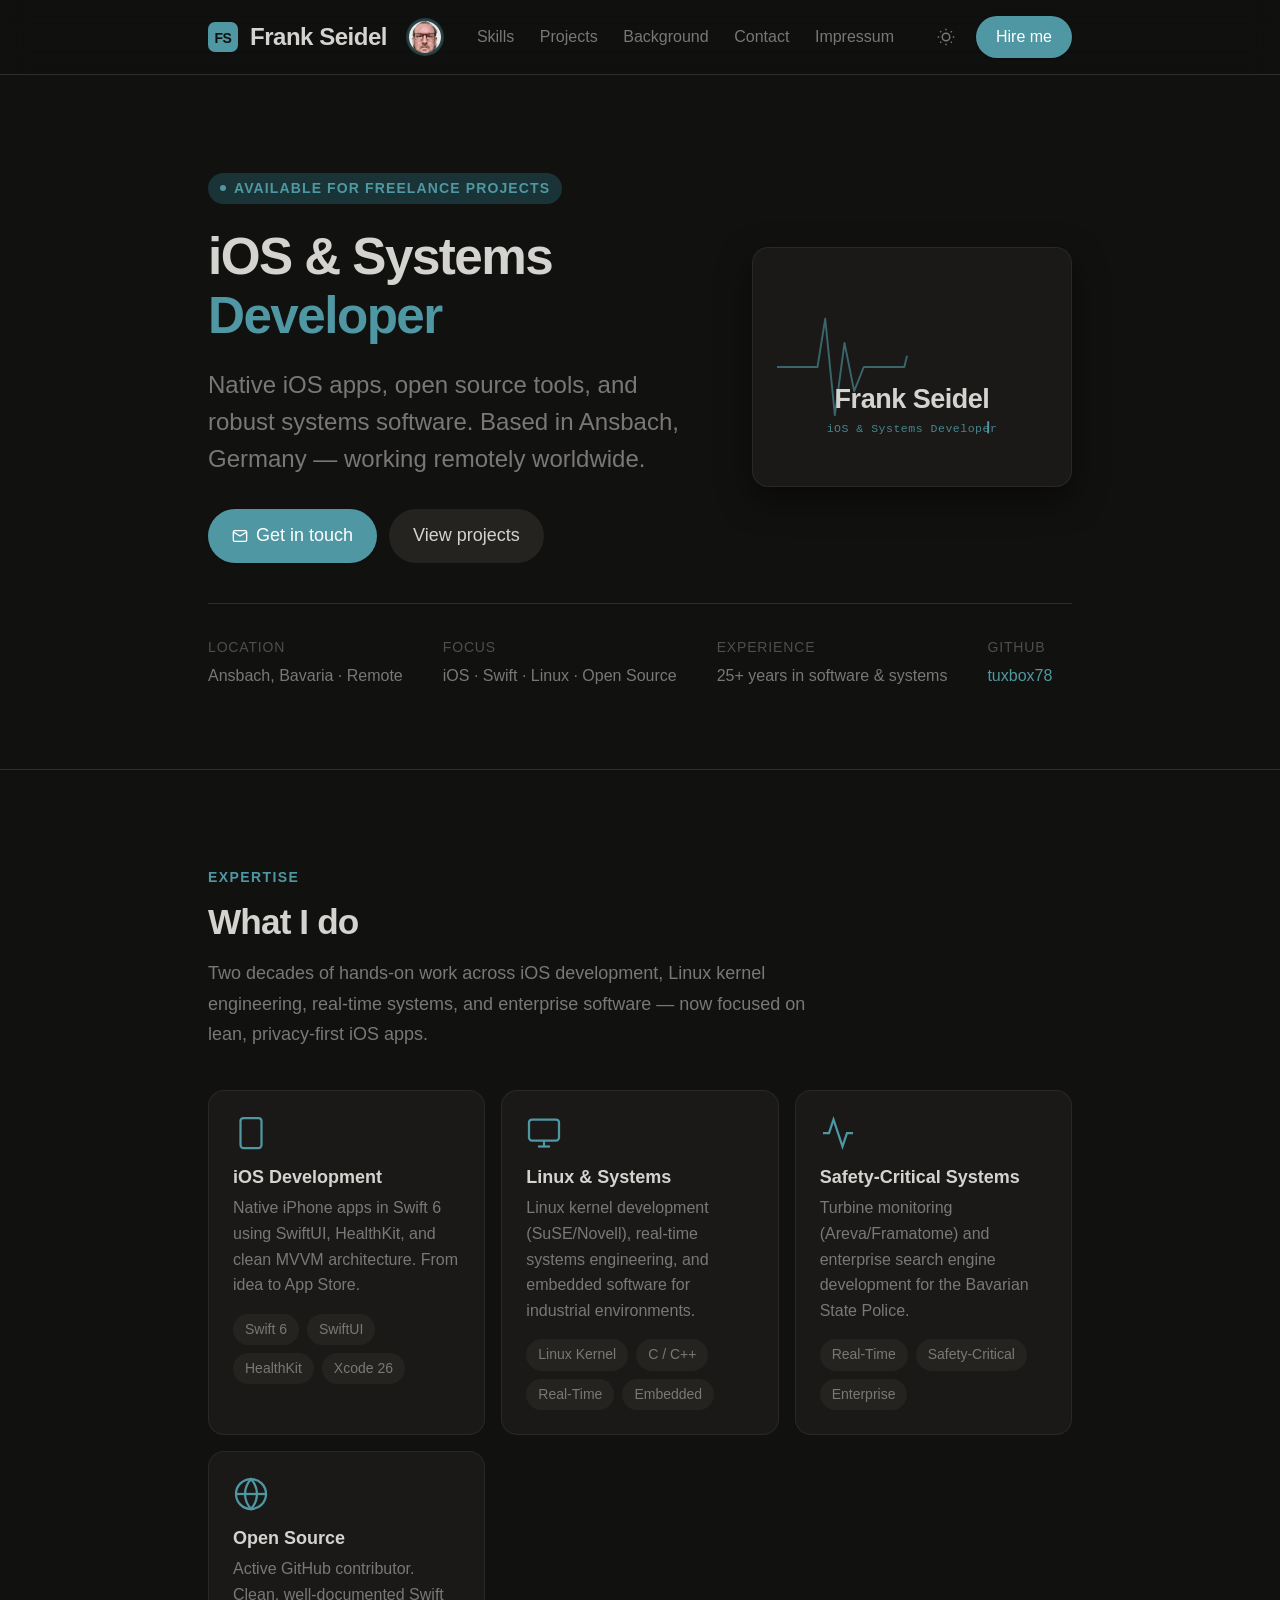
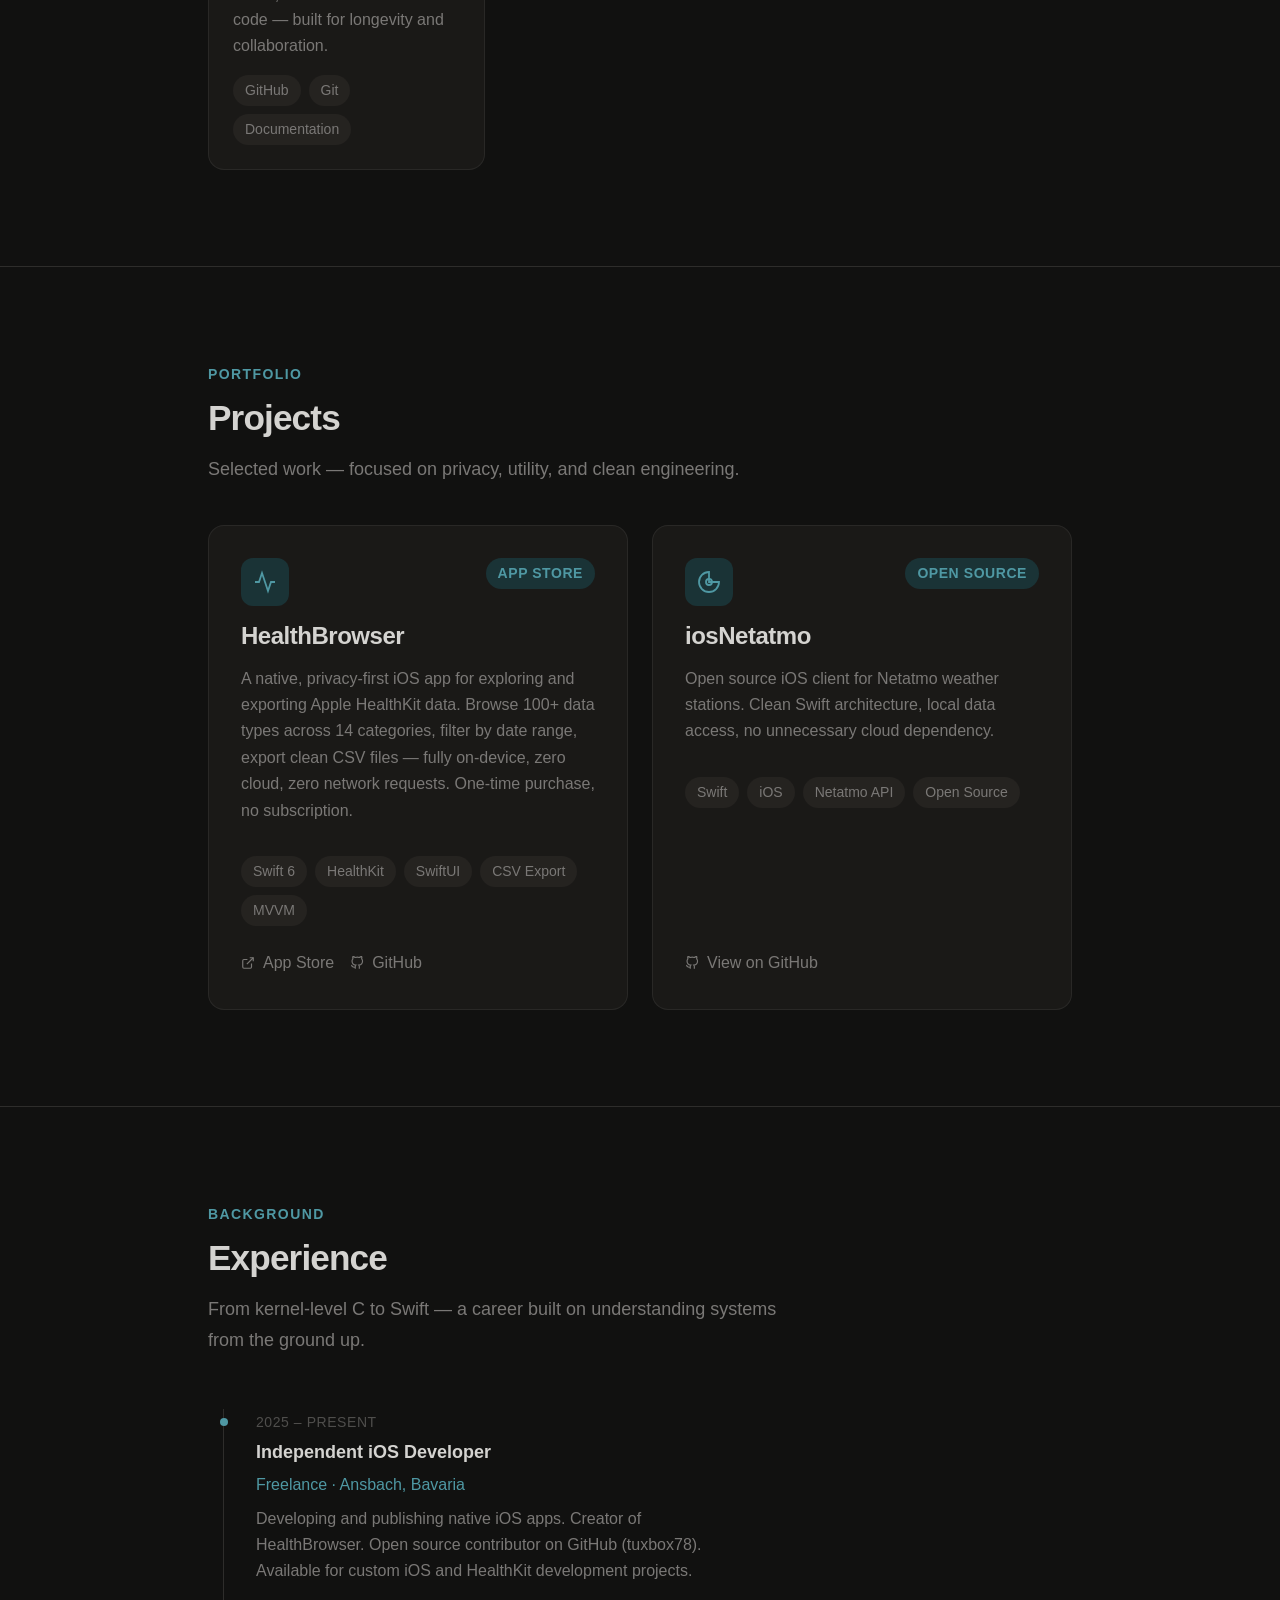
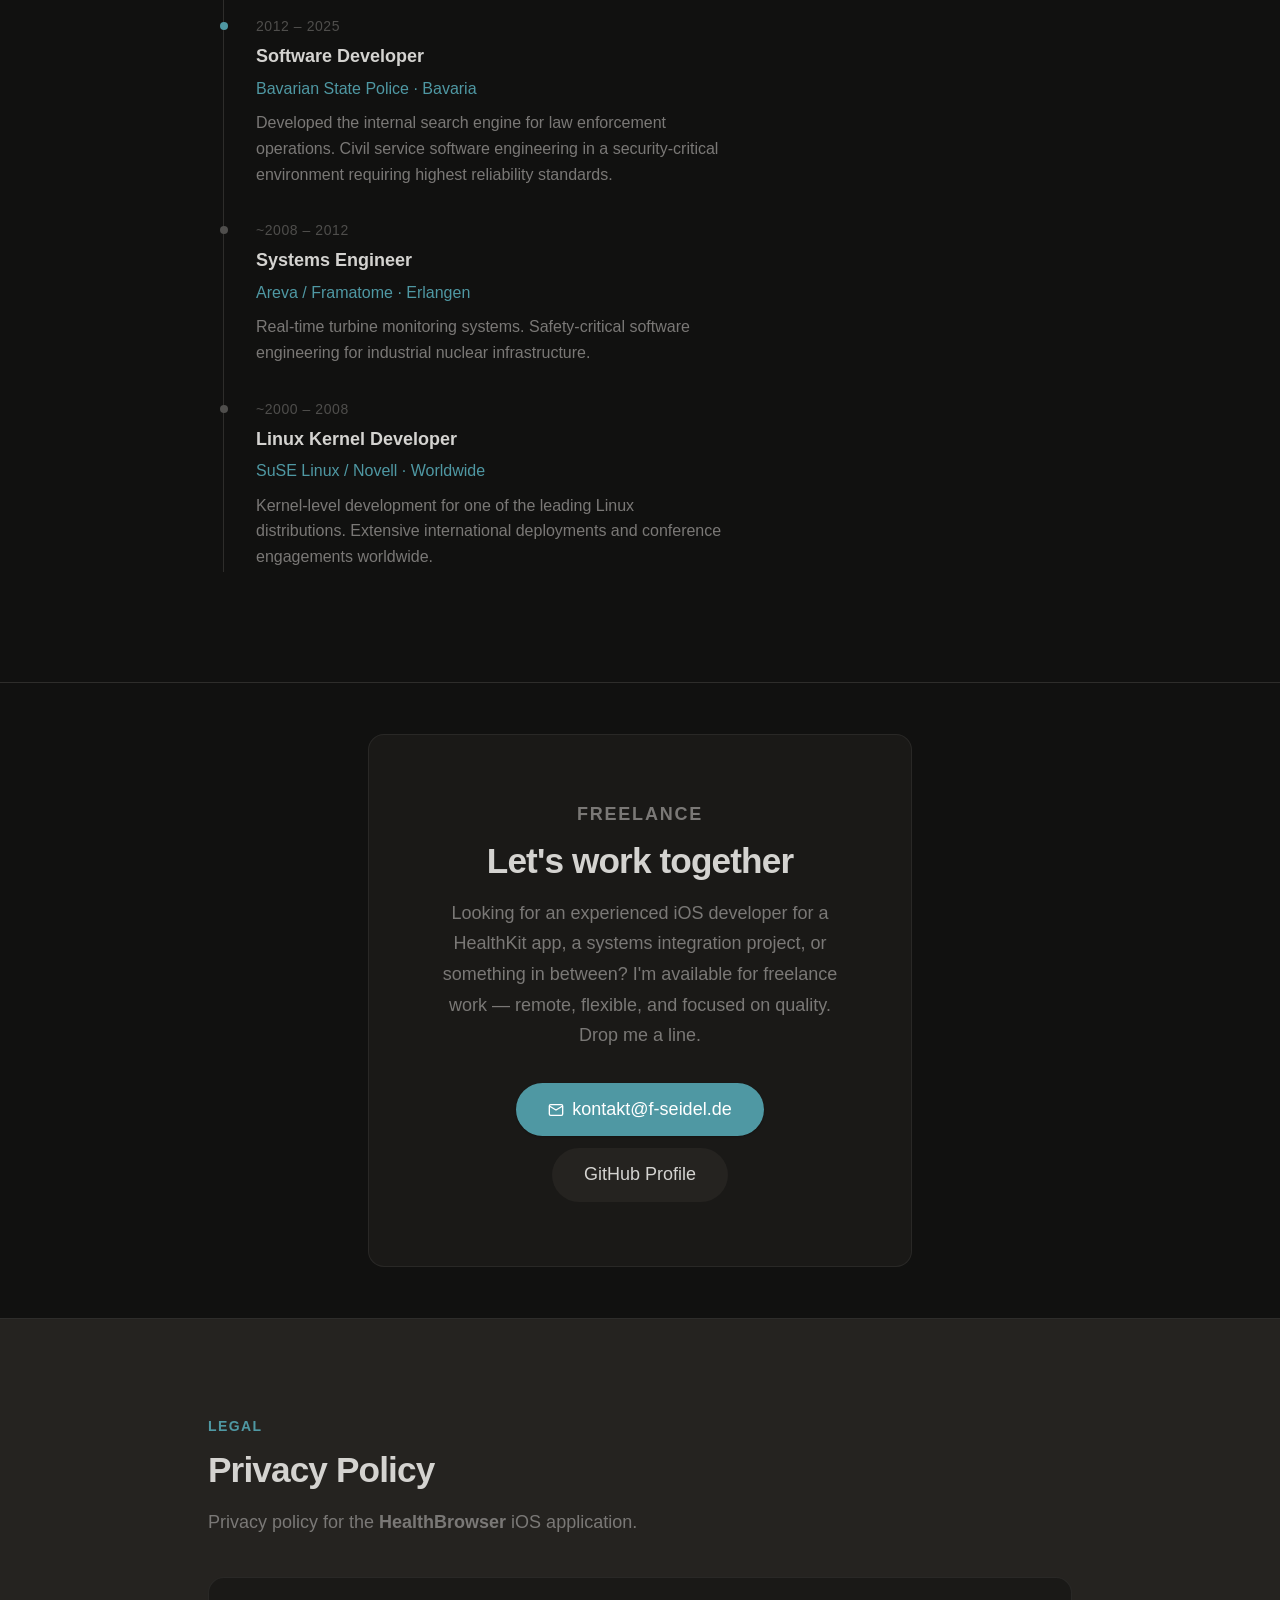
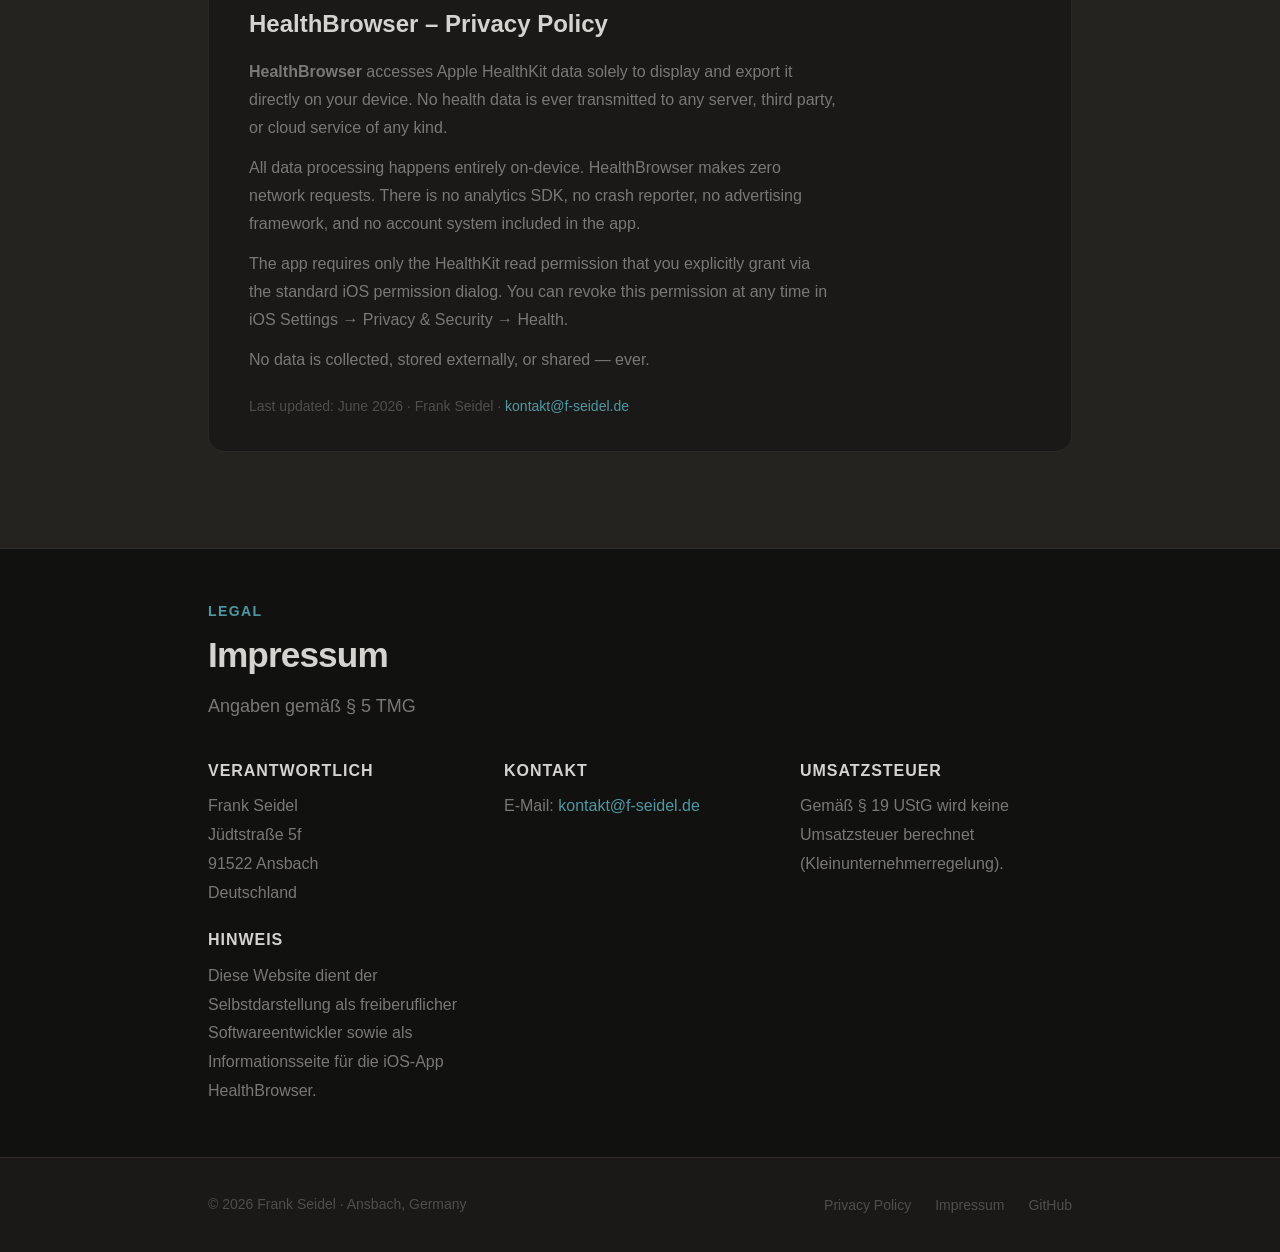
==== commit b7322ab9: "repair of picture" ====
--- a/index.html
+++ b/index.html
@@ -241,9 +241,10 @@
     .rv.d4{transition-delay:.28s}
 
     /* ─── HEADER AVATAR ──────────────────────────────────────── */
-    .logo-avatar{width:32px;height:32px;border-radius:50%;overflow:hidden;
-      flex-shrink:0;border:2px solid var(--prihl);
-      box-shadow:0 0 0 1px var(--pri);transition:box-shadow var(--ease)}
+    .logo-avatar{width:36px;height:36px;border-radius:50%;overflow:hidden;
+      flex-shrink:0;border:2px solid color-mix(in oklch,var(--pri) 40%,transparent);
+      box-shadow:0 0 0 1px color-mix(in oklch,var(--pri) 30%,transparent);
+      transition:box-shadow var(--ease);margin-left:var(--sp2)}
     .logo-avatar img{width:100%;height:100%;object-fit:cover;object-position:top center}
     .logo-avatar .av-fallback{width:100%;height:100%;background:var(--prihl);
       display:flex;align-items:center;justify-content:center;font-size:11px;
@@ -304,6 +305,11 @@
           font-weight="800" font-size="14" fill="var(--bg)">FS</text>
       </svg>
       Frank Seidel
+      <div class="logo-avatar" aria-hidden="true">
+        <img src="portrait.jpg" alt=""
+             onerror="this.style.display='none';this.nextElementSibling.style.display='flex'">
+        <div class="av-fallback" style="display:none">FS</div>
+      </div>
     </a>
 
     <button class="mob-tog" aria-label="Toggle navigation" aria-expanded="false" id="navTog">
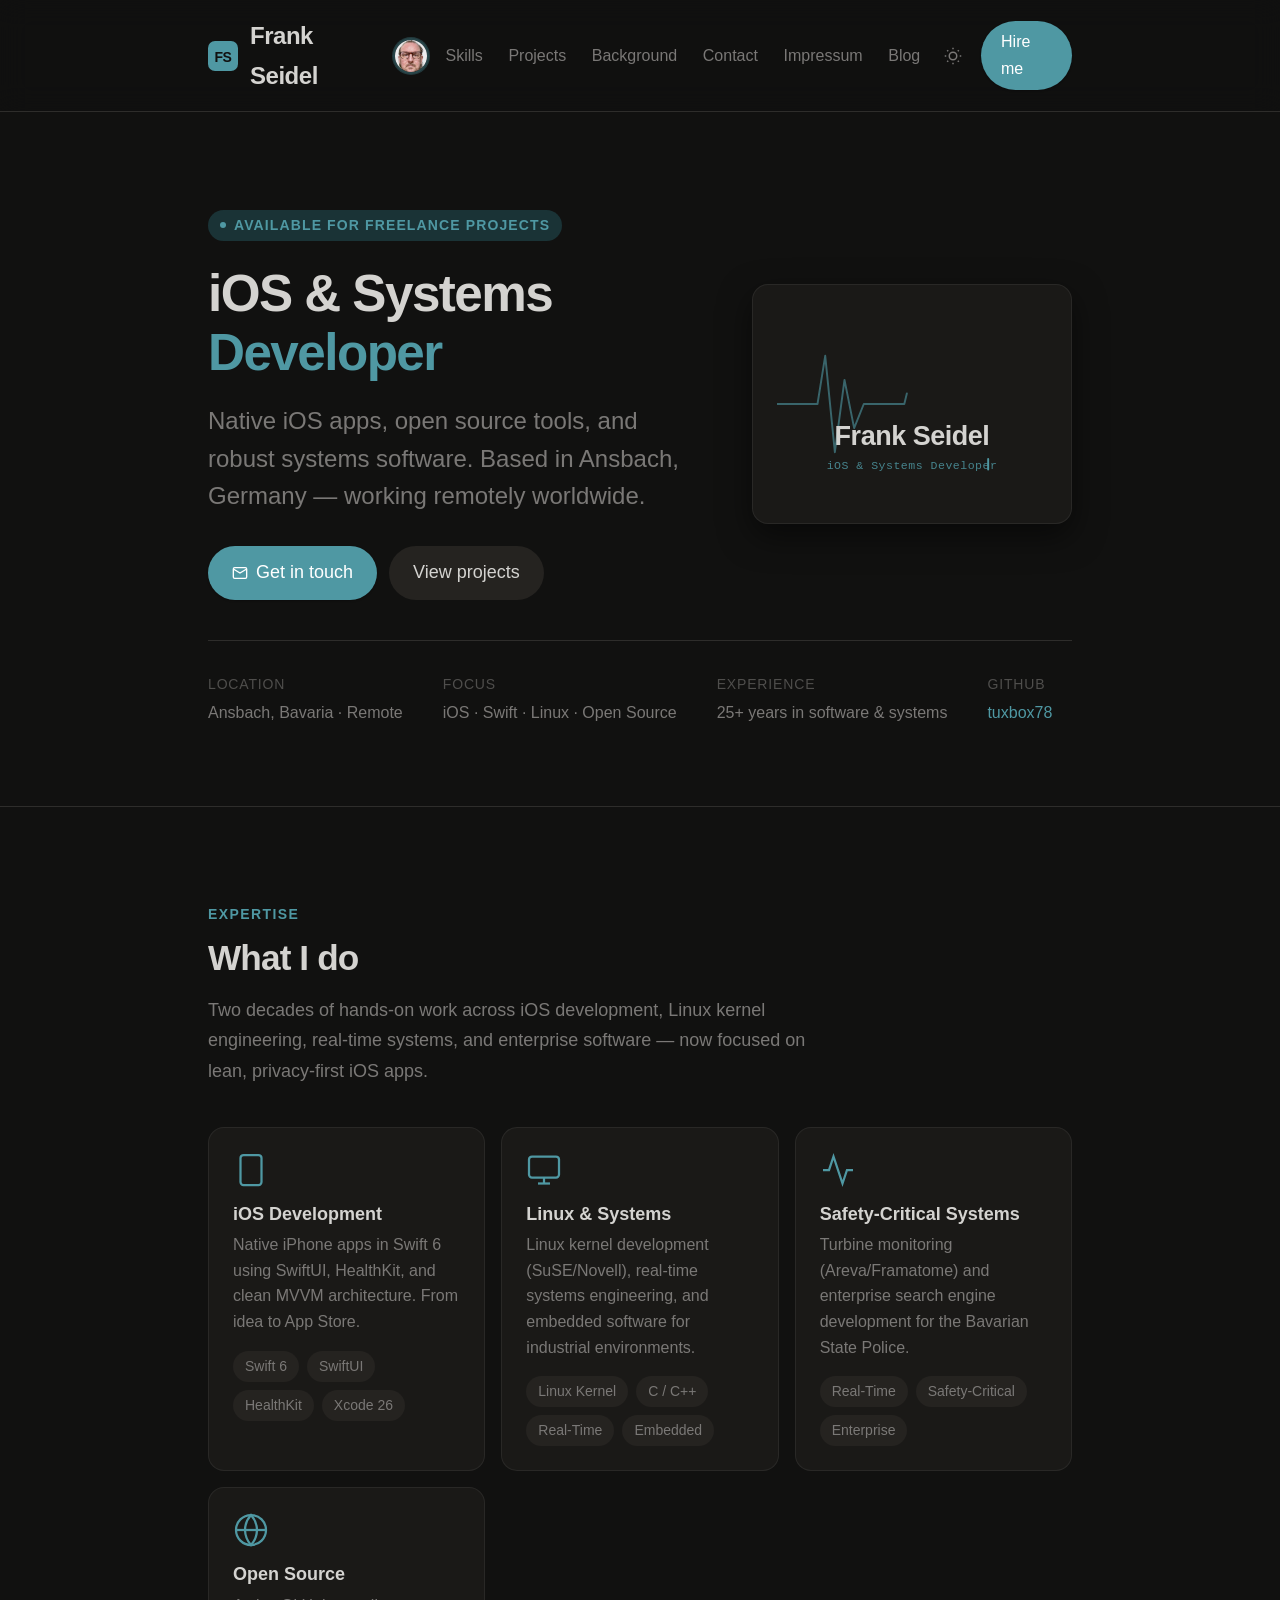
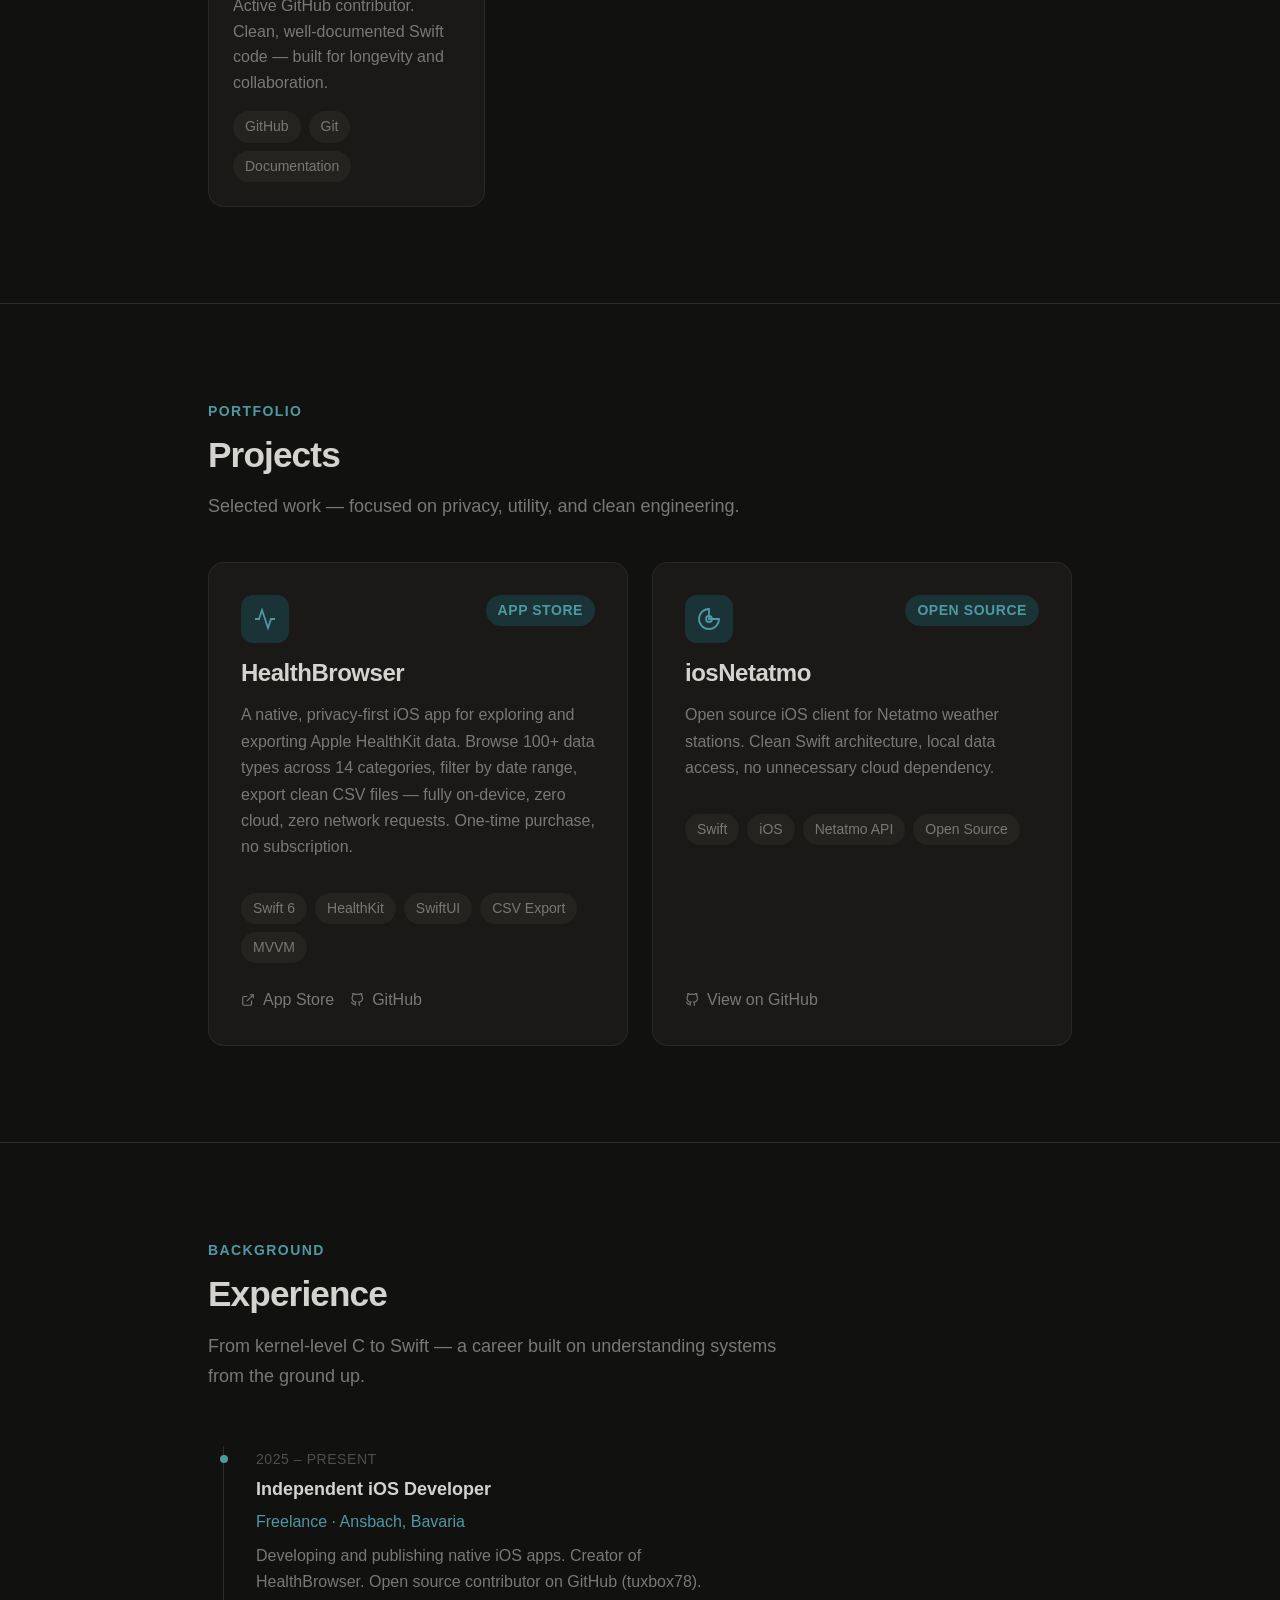
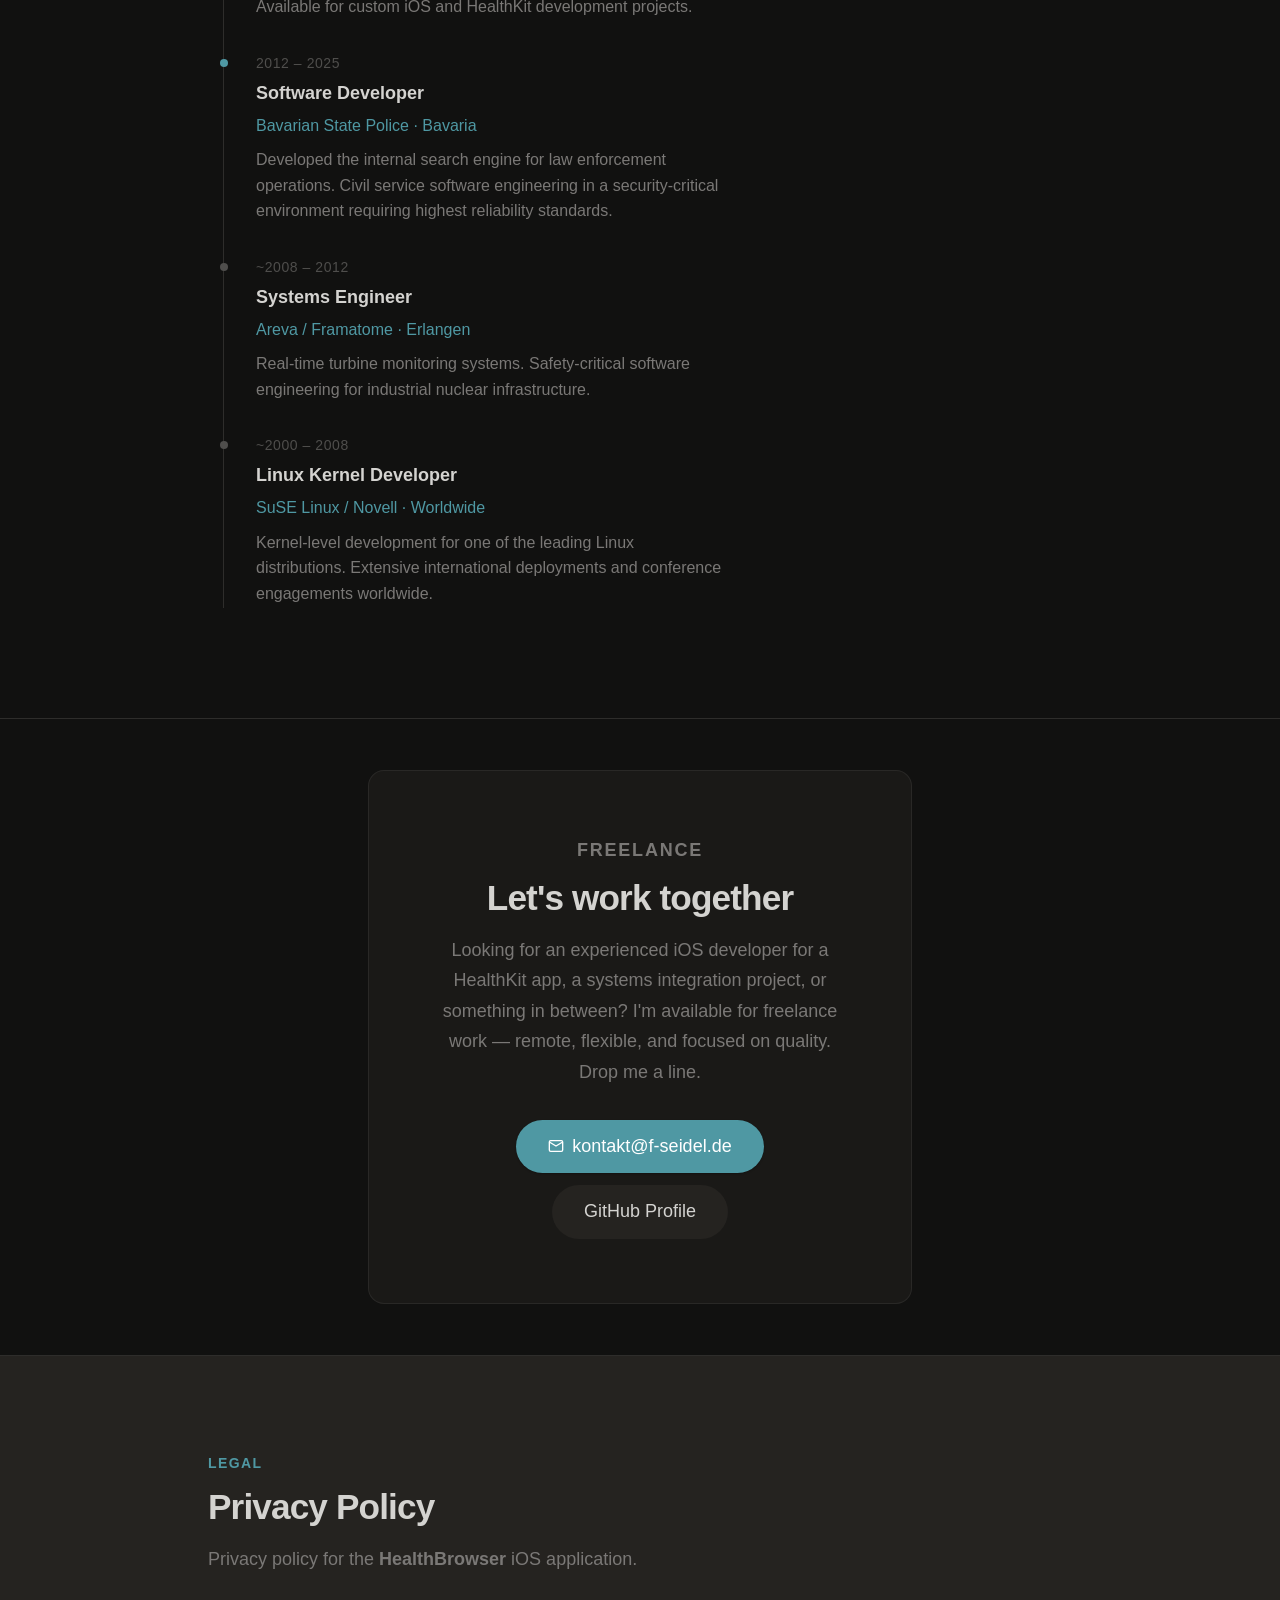
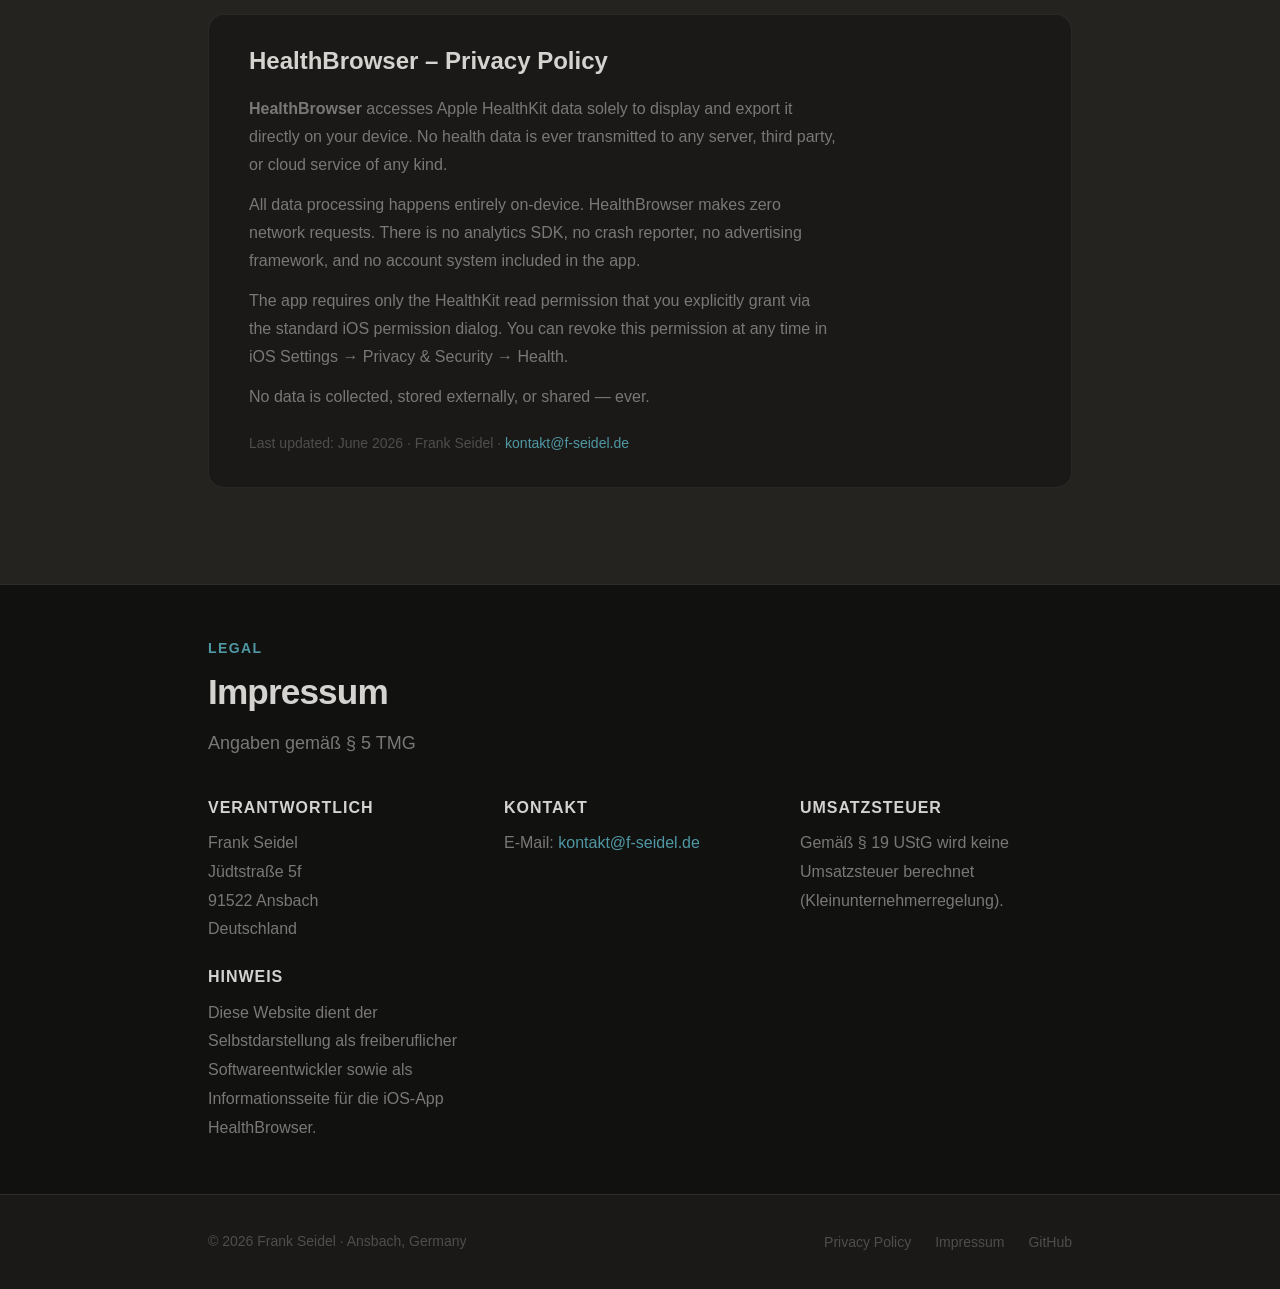
==== commit 9e601d8c: "Splitted up version" ====
--- a/index.html
+++ b/index.html
@@ -323,6 +323,7 @@
         <li><a href="#background">Background</a></li>
         <li><a href="#contact">Contact</a></li>
         <li><a href="#impressum">Impressum</a></li>
+        <li><a href="#" id="blog-nav-link">Blog</a></li>
       </ul>
     </nav>
 
@@ -499,218 +500,21 @@
   </section>
 
   <hr class="div" />
-
-  <!-- PROJECTS -->
-  <section class="section" id="projects" aria-labelledby="proj-h">
-    <div class="wrap">
-      <p class="sec-lbl rv">Portfolio</p>
-      <h2 class="sec-h rv d1" id="proj-h">Projects</h2>
-      <p class="sec-intro rv d2">Selected work — focused on privacy, utility, and clean engineering.</p>
-      <div class="proj-grid">
-
-        <!-- HealthBrowser -->
-        <div class="proj-card rv d1">
-          <div class="proj-hdr">
-            <div class="proj-icon" aria-hidden="true">
-              <svg width="24" height="24" viewBox="0 0 24 24" fill="none" stroke="currentColor" stroke-width="1.8">
-                <path d="M22 12h-4l-3 9L9 3l-3 9H2"/>
-              </svg>
-            </div>
-            <span class="proj-badge">App Store</span>
-          </div>
-          <h3>HealthBrowser</h3>
-          <p>A native, privacy-first iOS app for exploring and exporting Apple HealthKit data. Browse 100+ data types across 14 categories, filter by date range, export clean CSV files — fully on-device, zero cloud, zero network requests. One-time purchase, no subscription.</p>
-          <div class="tags">
-            <span class="tag">Swift 6</span><span class="tag">HealthKit</span>
-            <span class="tag">SwiftUI</span><span class="tag">CSV Export</span><span class="tag">MVVM</span>
-          </div>
-          <div class="proj-links">
-            <a href="https://apps.apple.com" target="_blank" rel="noopener noreferrer" aria-label="HealthBrowser on the App Store">
-              <svg width="14" height="14" viewBox="0 0 24 24" fill="none" stroke="currentColor" stroke-width="2" aria-hidden="true">
-                <path d="M18 13v6a2 2 0 0 1-2 2H5a2 2 0 0 1-2-2V8a2 2 0 0 1 2-2h6"/>
-                <polyline points="15 3 21 3 21 9"/><line x1="10" y1="14" x2="21" y2="3"/>
-              </svg>
-              App Store
-            </a>
-            <a href="https://github.com/tuxbox78" target="_blank" rel="noopener noreferrer">
-              <svg width="14" height="14" viewBox="0 0 24 24" fill="none" stroke="currentColor" stroke-width="2" aria-hidden="true">
-                <path d="M9 19c-5 1.5-5-2.5-7-3m14 6v-3.87a3.37 3.37 0 0 0-.94-2.61c3.14-.35 6.44-1.54 6.44-7A5.44 5.44 0 0 0 20 4.77 5.07 5.07 0 0 0 19.91 1S18.73.65 16 2.48a13.38 13.38 0 0 0-7 0C6.27.65 5.09 1 5.09 1A5.07 5.07 0 0 0 5 4.77a5.44 5.44 0 0 0-1.5 3.78c0 5.42 3.3 6.61 6.44 7A3.37 3.37 0 0 0 9 18.13V22"/>
-              </svg>
-              GitHub
-            </a>
-          </div>
-        </div>
-
-        <!-- iosNetatmo -->
-        <div class="proj-card rv d2">
-          <div class="proj-hdr">
-            <div class="proj-icon" aria-hidden="true">
-              <svg width="24" height="24" viewBox="0 0 24 24" fill="none" stroke="currentColor" stroke-width="1.8">
-                <path d="M12 2a10 10 0 1 0 10 10H12V2z"/>
-                <circle cx="12" cy="12" r="3"/>
-              </svg>
-            </div>
-            <span class="proj-badge">Open Source</span>
-          </div>
-          <h3>iosNetatmo</h3>
-          <p>Open source iOS client for Netatmo weather stations. Clean Swift architecture, local data access, no unnecessary cloud dependency.</p>
-          <div class="tags">
-            <span class="tag">Swift</span><span class="tag">iOS</span>
-            <span class="tag">Netatmo API</span><span class="tag">Open Source</span>
-          </div>
-          <div class="proj-links">
-            <a href="https://github.com/tuxbox78/iosNetatmo" target="_blank" rel="noopener noreferrer">
-              <svg width="14" height="14" viewBox="0 0 24 24" fill="none" stroke="currentColor" stroke-width="2" aria-hidden="true">
-                <path d="M9 19c-5 1.5-5-2.5-7-3m14 6v-3.87a3.37 3.37 0 0 0-.94-2.61c3.14-.35 6.44-1.54 6.44-7A5.44 5.44 0 0 0 20 4.77 5.07 5.07 0 0 0 19.91 1S18.73.65 16 2.48a13.38 13.38 0 0 0-7 0C6.27.65 5.09 1 5.09 1A5.07 5.07 0 0 0 5 4.77a5.44 5.44 0 0 0-1.5 3.78c0 5.42 3.3 6.61 6.44 7A3.37 3.37 0 0 0 9 18.13V22"/>
-              </svg>
-              View on GitHub
-            </a>
-          </div>
-        </div>
-
-      </div>
-    </div>
-  </section>
+  <div id="projects-placeholder" style="min-height:200px"></div>
 
   <hr class="div" />
-
-  <!-- BACKGROUND / TIMELINE -->
-  <section class="section" id="background" aria-labelledby="bg-h">
-    <div class="wrap">
-      <p class="sec-lbl rv">Background</p>
-      <h2 class="sec-h rv d1" id="bg-h">Experience</h2>
-      <p class="sec-intro rv d2">From kernel-level C to Swift — a career built on understanding systems from the ground up.</p>
-      <div class="timeline rv d3">
-
-        <div class="tl-item">
-          <div class="tl-dot"></div>
-          <div>
-            <div class="tl-period">2025 – Present</div>
-            <div class="tl-role">Independent iOS Developer</div>
-            <div class="tl-org">Freelance · Ansbach, Bavaria</div>
-            <p class="tl-desc">Developing and publishing native iOS apps. Creator of HealthBrowser. Open source contributor on GitHub (tuxbox78). Available for custom iOS and HealthKit development projects.</p>
-          </div>
-        </div>
-
-        <div class="tl-item">
-          <div class="tl-dot"></div>
-          <div>
-            <div class="tl-period">2012 – 2025</div>
-            <div class="tl-role">Software Developer</div>
-            <div class="tl-org">Bavarian State Police · Bavaria</div>
-            <p class="tl-desc">Developed the internal search engine for law enforcement operations. Civil service software engineering in a security-critical environment requiring highest reliability standards.</p>
-          </div>
-        </div>
-
-        <div class="tl-item">
-          <div class="tl-dot tl-dot--faint"></div>
-          <div>
-            <div class="tl-period">~2008 – 2012</div>
-            <div class="tl-role">Systems Engineer</div>
-            <div class="tl-org">Areva / Framatome · Erlangen</div>
-            <p class="tl-desc">Real-time turbine monitoring systems. Safety-critical software engineering for industrial nuclear infrastructure.</p>
-          </div>
-        </div>
-
-        <div class="tl-item">
-          <div class="tl-dot tl-dot--faint"></div>
-          <div>
-            <div class="tl-period">~2000 – 2008</div>
-            <div class="tl-role">Linux Kernel Developer</div>
-            <div class="tl-org">SuSE Linux / Novell · Worldwide</div>
-            <p class="tl-desc">Kernel-level development for one of the leading Linux distributions. Extensive international deployments and conference engagements worldwide.</p>
-          </div>
-        </div>
-
-      </div>
-    </div>
-  </section>
+  <div id="background-placeholder" style="min-height:200px"></div>
 
   <hr class="div" />
-
-  <!-- CONTACT / HIRE ME -->
-  <section class="section section--sm" id="contact" aria-labelledby="hire-h">
-    <div class="wrap--narrow">
-      <div class="hire-box rv">
-        <p class="sec-lbl" style="display:block;text-align:center;margin-bottom:var(--sp3)">Freelance</p>
-        <h2 id="hire-h">Let's work together</h2>
-        <p>Looking for an experienced iOS developer for a HealthKit app, a systems integration project, or something in between? I'm available for freelance work — remote, flexible, and focused on quality. Drop me a line.</p>
-        <div class="hire-acts">
-          <a href="mailto:kontakt@f-seidel.de" class="btn btn-pri">
-            <svg width="16" height="16" viewBox="0 0 24 24" fill="none" stroke="currentColor" stroke-width="2" aria-hidden="true">
-              <path d="M4 4h16c1.1 0 2 .9 2 2v12c0 1.1-.9 2-2 2H4c-1.1 0-2-.9-2-2V6c0-1.1.9-2 2-2z"/>
-              <polyline points="22,6 12,12 2,6"/>
-            </svg>
-            kontakt@f-seidel.de
-          </a>
-          <a href="https://github.com/tuxbox78" target="_blank" rel="noopener noreferrer" class="btn btn-ghost">GitHub Profile</a>
-        </div>
-      </div>
-    </div>
-  </section>
+  <div id="contact-placeholder" style="min-height:100px"></div>
 
   <hr class="div" />
-
-  <!-- PRIVACY POLICY -->
-  <section class="section privacy-bg" id="privacy" aria-labelledby="pp-h">
-    <div class="wrap">
-      <p class="sec-lbl rv">Legal</p>
-      <h2 class="sec-h rv d1" id="pp-h">Privacy Policy</h2>
-      <p class="sec-intro rv d2">Privacy policy for the <strong>HealthBrowser</strong> iOS application.</p>
-      <div class="privacy-box rv d3">
-        <h3>HealthBrowser – Privacy Policy</h3>
-        <p><strong>HealthBrowser</strong> accesses Apple HealthKit data solely to display and export it directly on your device. No health data is ever transmitted to any server, third party, or cloud service of any kind.</p>
-        <p>All data processing happens entirely on-device. HealthBrowser makes zero network requests. There is no analytics SDK, no crash reporter, no advertising framework, and no account system included in the app.</p>
-        <p>The app requires only the HealthKit read permission that you explicitly grant via the standard iOS permission dialog. You can revoke this permission at any time in iOS Settings → Privacy &amp; Security → Health.</p>
-        <p>No data is collected, stored externally, or shared — ever.</p>
-        <p style="color:var(--txf);margin-top:var(--sp5);font-size:var(--text-xs)">
-          Last updated: June 2026 · Frank Seidel · <a href="mailto:kontakt@f-seidel.de">kontakt@f-seidel.de</a>
-        </p>
-      </div>
-    </div>
-  </section>
+  <div id="privacy-placeholder" style="min-height:100px"></div>
 
   <hr class="div" />
-
-  <!-- IMPRESSUM -->
-  <section class="section section--sm" id="impressum" aria-labelledby="imp-h">
-    <div class="wrap">
-      <p class="sec-lbl rv">Legal</p>
-      <h2 class="sec-h rv d1" id="imp-h">Impressum</h2>
-      <p class="sec-intro rv d2">Angaben gemäß § 5 TMG</p>
-      <div class="imp-grid rv d3">
-
-        <div class="imp-block">
-          <h4>Verantwortlich</h4>
-          <address>
-            Frank Seidel<br>
-            Jüdtstraße 5f<br>
-            91522 Ansbach<br>
-            Deutschland
-          </address>
-        </div>
-
-        <div class="imp-block">
-          <h4>Kontakt</h4>
-          <p>E-Mail: <a href="mailto:kontakt@f-seidel.de">kontakt@f-seidel.de</a></p>
-        </div>
-
-        <div class="imp-block">
-          <h4>Umsatzsteuer</h4>
-          <p>Gemäß § 19 UStG wird keine Umsatzsteuer berechnet (Kleinunternehmerregelung).</p>
-        </div>
-
-        <div class="imp-block">
-          <h4>Hinweis</h4>
-          <p>Diese Website dient der Selbstdarstellung als freiberuflicher Softwareentwickler sowie als Informationsseite für die iOS-App HealthBrowser.</p>
-        </div>
-
-      </div>
-    </div>
-  </section>
+  <div id="impressum-placeholder" style="min-height:100px"></div>
 
 </main>
-
 <!-- ═══════════════════════ FOOTER ══════════════════════════════ -->
 <footer class="ftr" role="contentinfo">
   <div class="wrap">
@@ -751,12 +555,51 @@
 // Scroll reveal
 (function(){
   if(!window.IntersectionObserver){document.querySelectorAll('.rv').forEach(function(e){e.classList.add('vis');});return;}
-  var obs=new IntersectionObserver(function(entries){
-    entries.forEach(function(e){if(e.isIntersecting){e.target.classList.add('vis');obs.unobserve(e.target);}});
+  window._rvObserver=new IntersectionObserver(function(entries){
+    entries.forEach(function(e){if(e.isIntersecting){e.target.classList.add('vis');window._rvObserver&&window._rvObserver.unobserve(e.target);}});
   },{threshold:.08,rootMargin:'0px 0px -40px 0px'});
   document.querySelectorAll('.rv').forEach(function(e){obs.observe(e);});
 })();
 </script>
 
+
+<!-- ═══════════════════════ INCLUDES LOADER ══════════════════════ -->
+<script>
+(function() {
+  var includes = [
+    { file: 'includes/projects.html',    placeholder: 'projects-placeholder' },
+    { file: 'includes/background.html',  placeholder: 'background-placeholder' },
+    { file: 'includes/contact.html',     placeholder: 'contact-placeholder' },
+    { file: 'includes/privacy.html',     placeholder: 'privacy-placeholder' },
+    { file: 'includes/impressum.html',   placeholder: 'impressum-placeholder' },
+  ];
+
+  includes.forEach(function(inc) {
+    var el = document.getElementById(inc.placeholder);
+    if (!el) return;
+    fetch(inc.file)
+      .then(function(r) {
+        if (!r.ok) throw new Error('HTTP ' + r.status + ' loading ' + inc.file);
+        return r.text();
+      })
+      .then(function(html) {
+        // Insert the section before the placeholder div
+        el.insertAdjacentHTML('beforebegin', html);
+        el.remove();
+        // Re-observe newly added .rv elements for scroll reveal
+        if (window._rvObserver) {
+          document.querySelectorAll('.rv:not(.vis)').forEach(function(e) {
+            window._rvObserver.observe(e);
+          });
+        }
+      })
+      .catch(function(err) {
+        console.warn('Could not load include:', inc.file, err);
+        // Graceful fallback: remove placeholder silently
+        el.remove();
+      });
+  });
+})();
+</script>
 </body>
 </html>
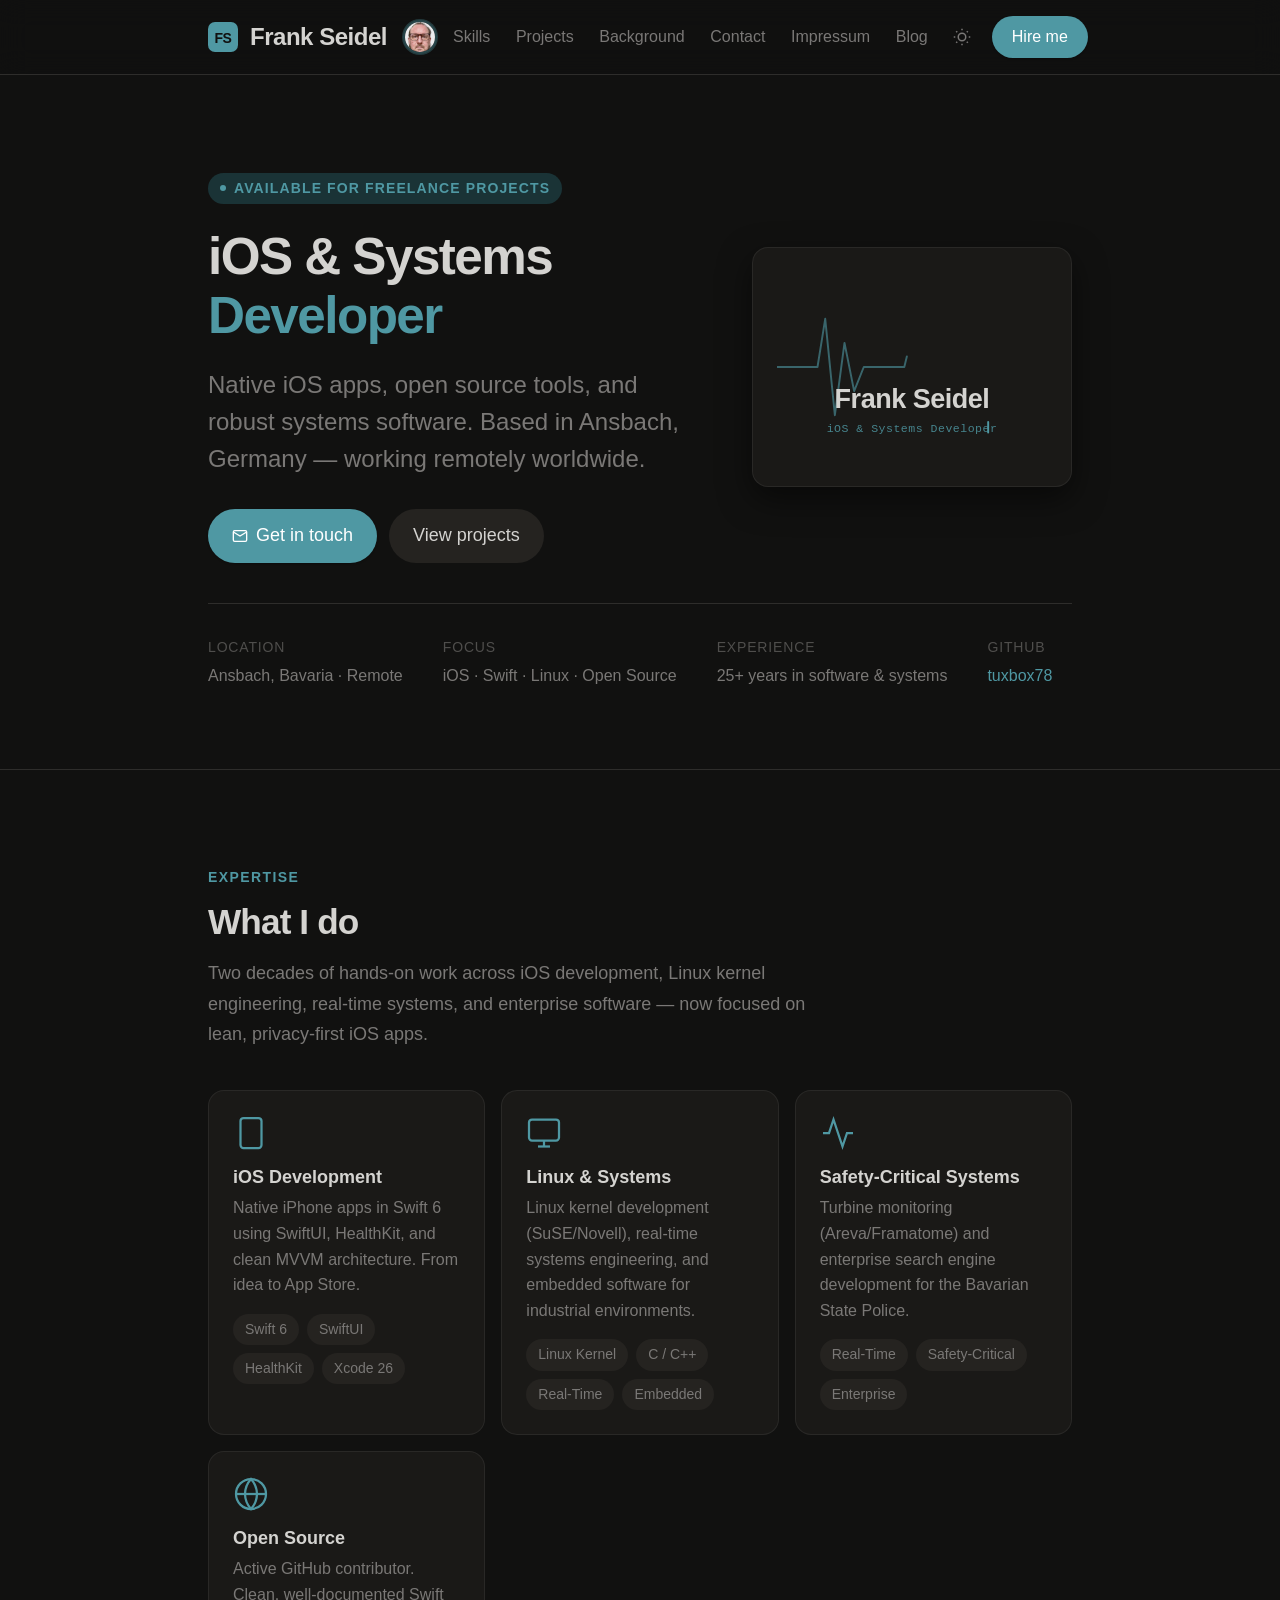
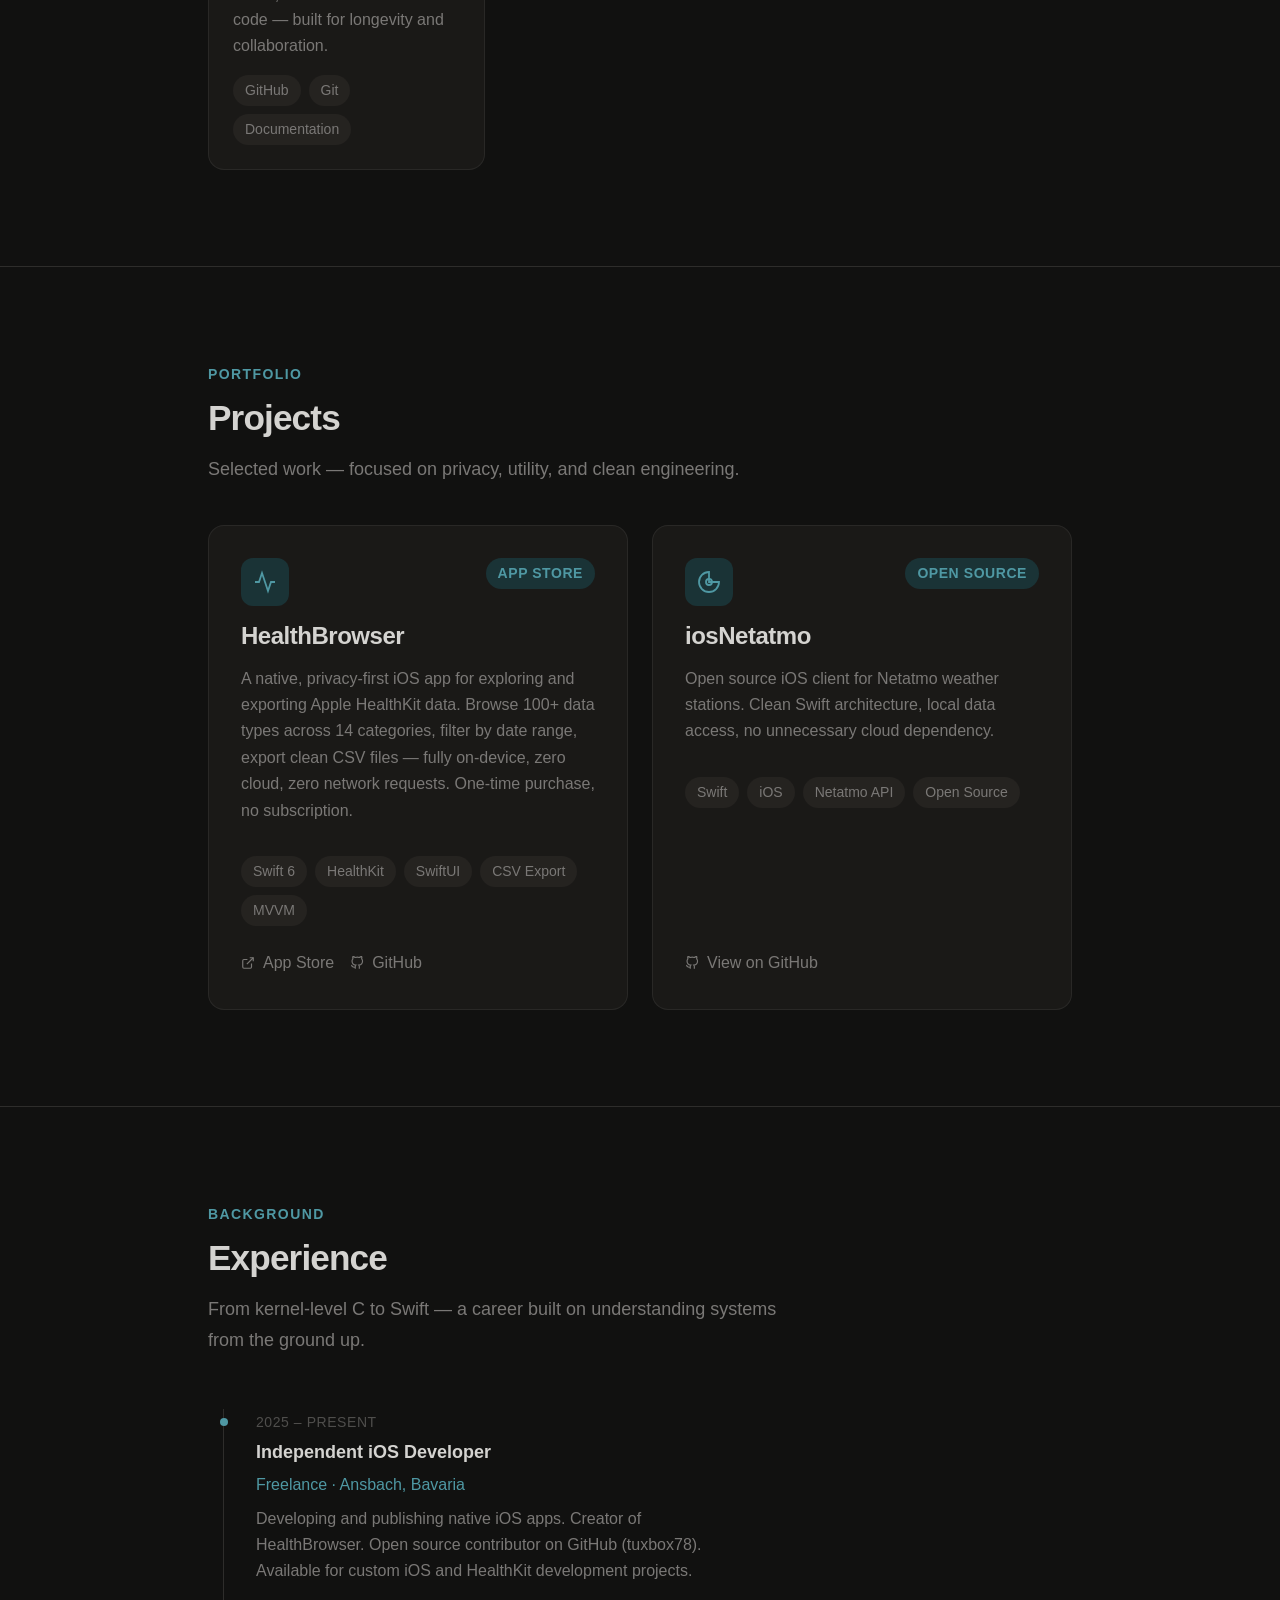
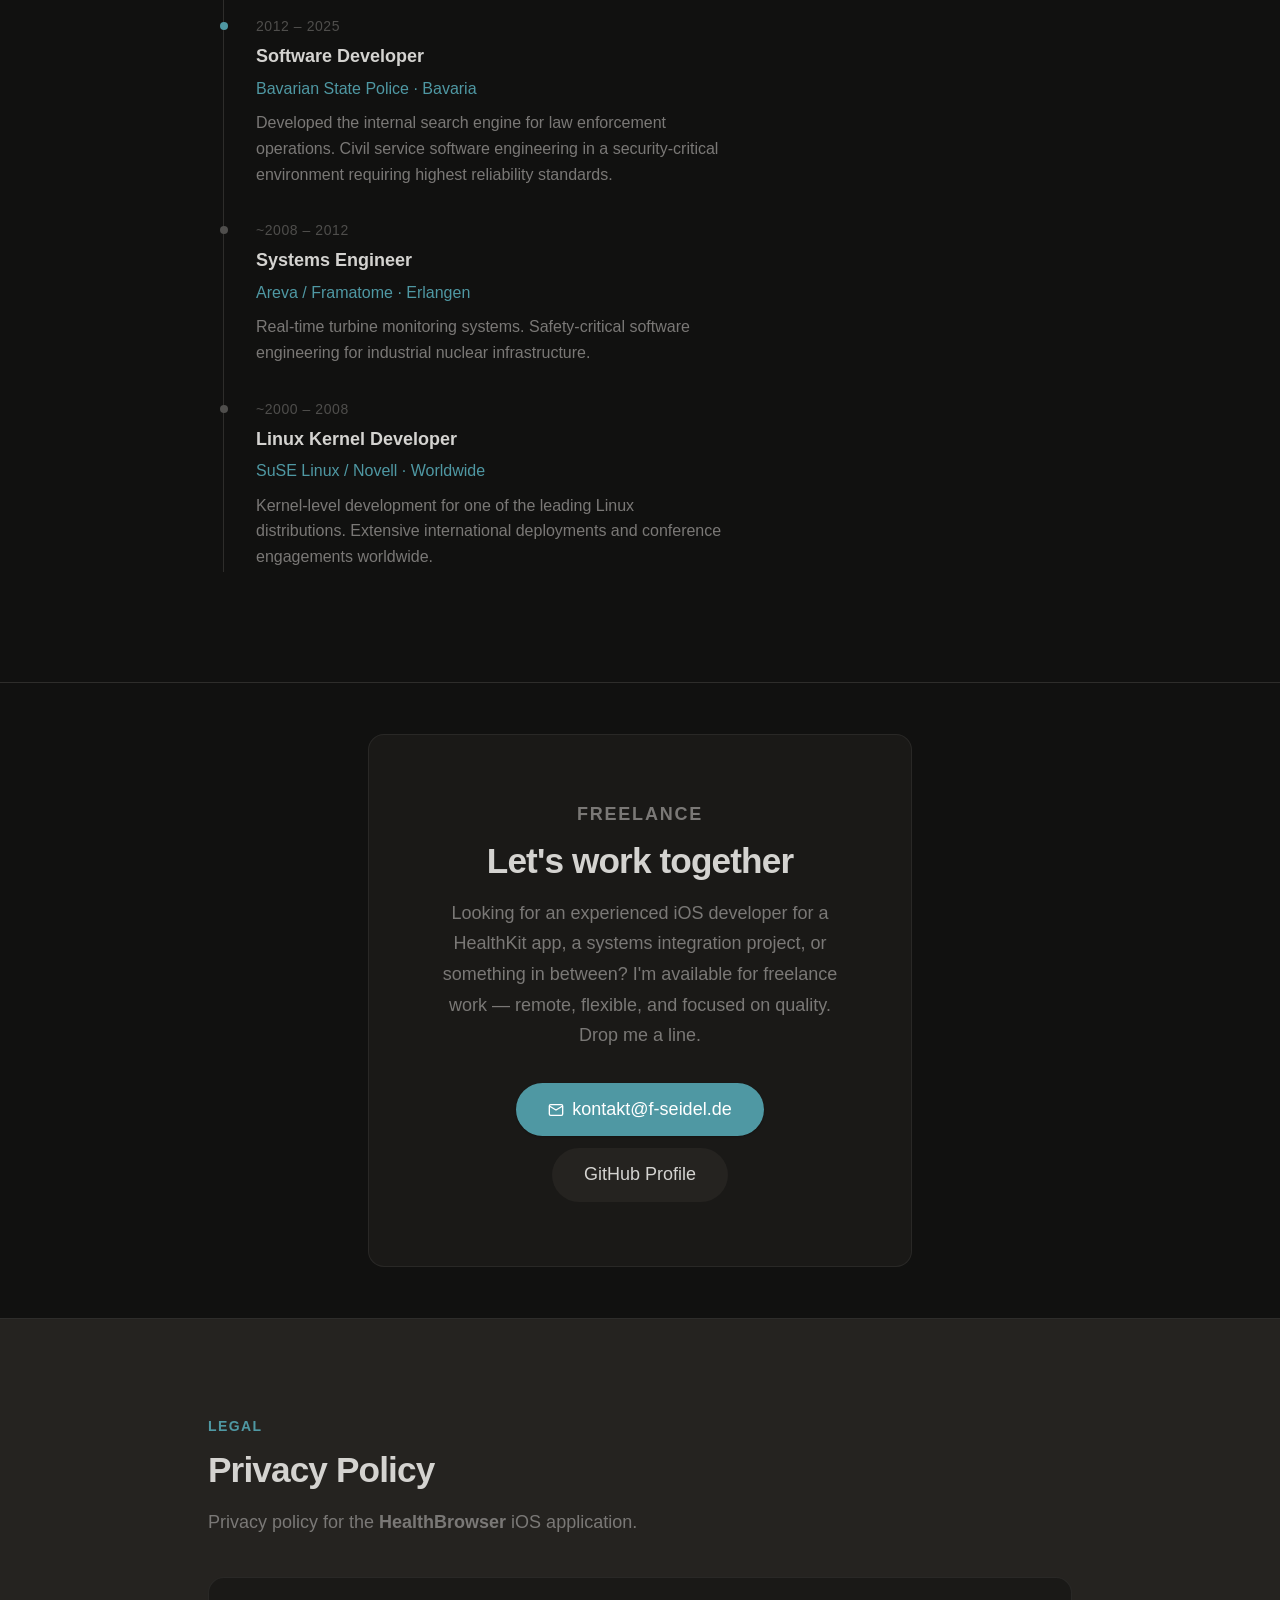
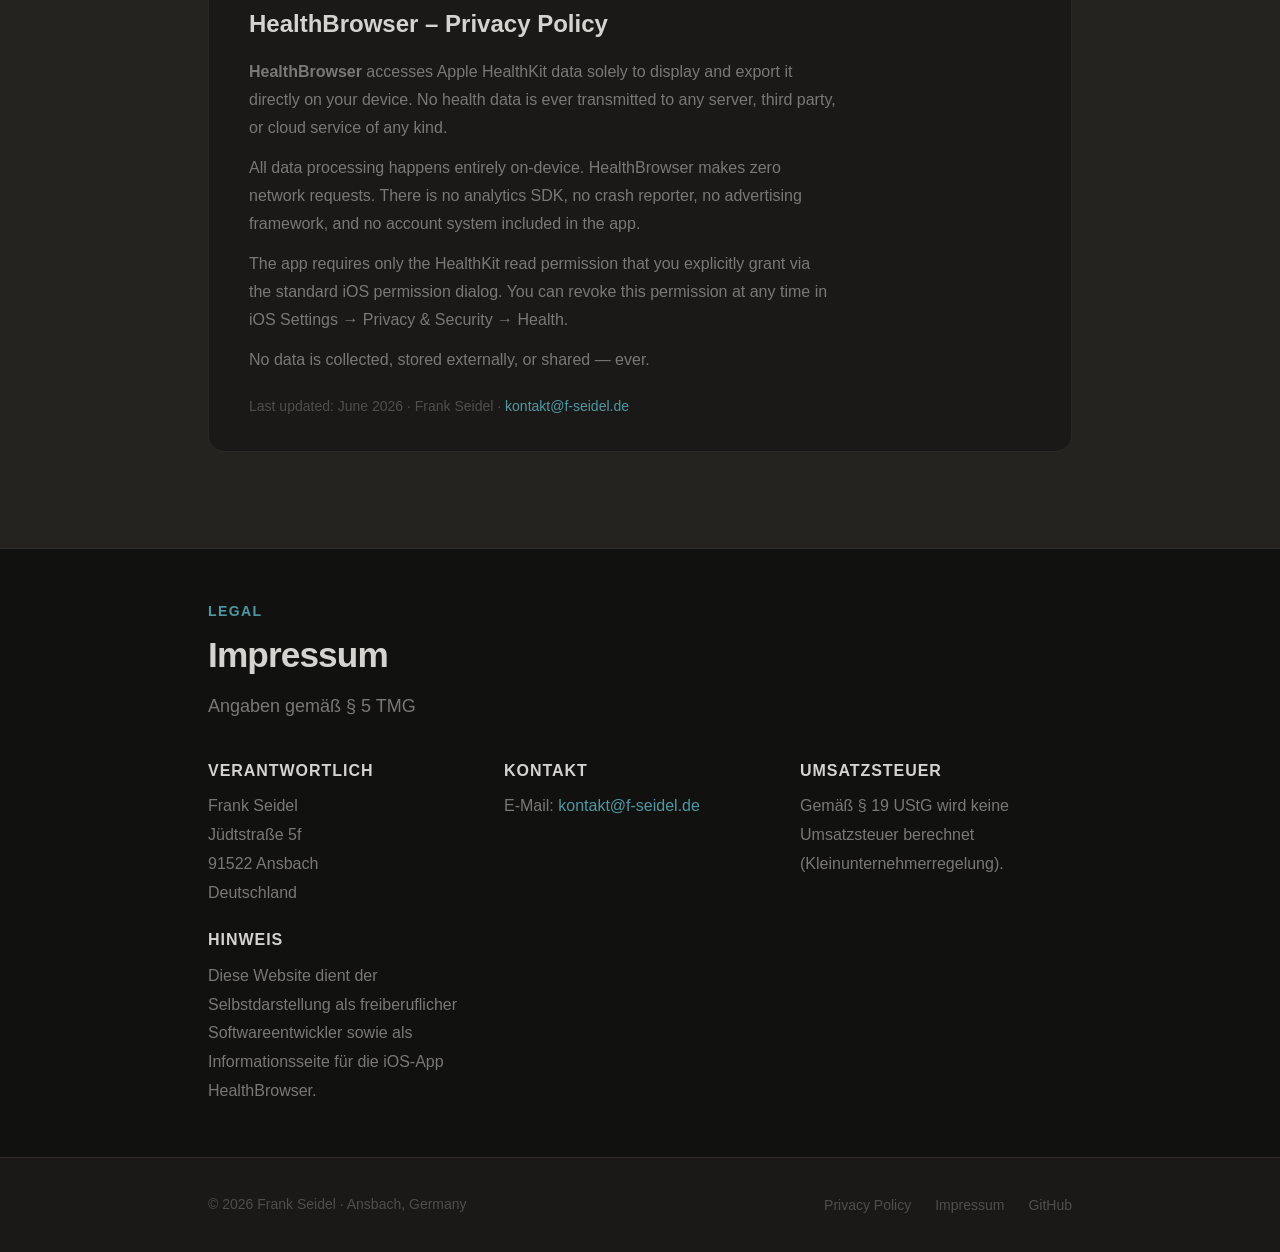
==== commit c7d27dc6: "fixed header layout" ====
--- a/index.html
+++ b/index.html
@@ -87,20 +87,21 @@
       border-bottom:1px solid var(--div)}
     .hdr .wrap{display:flex;align-items:center;justify-content:space-between;padding-block:var(--sp4);gap:var(--sp4)}
     .logo{display:flex;align-items:center;gap:var(--sp3);font-family:var(--font-display);
-      font-size:var(--text-lg);font-weight:800;color:var(--tx);letter-spacing:-.02em}
+      font-size:var(--text-lg);font-weight:800;color:var(--tx);letter-spacing:-.02em;
+      white-space:nowrap;flex-shrink:0}
     .logo:hover{color:var(--tx)}
     .logo svg{color:var(--pri);flex-shrink:0}
     .nav{display:flex;align-items:center;gap:clamp(var(--sp4),2vw,var(--sp8))}
     .nav a{font-size:var(--text-sm);font-weight:500;color:var(--txm);transition:color var(--ease)}
     .nav a:hover{color:var(--tx)}
-    .hdr-acts{display:flex;align-items:center;gap:var(--sp3)}
+    .hdr-acts{display:flex;align-items:center;gap:var(--sp3);flex-shrink:0}
     .thm-btn{display:flex;align-items:center;justify-content:center;width:36px;height:36px;
       border-radius:var(--r-full);color:var(--txm);transition:color var(--ease),background var(--ease)}
     .thm-btn:hover{color:var(--tx);background:var(--surfoff)}
     .btn{display:inline-flex;align-items:center;gap:var(--sp2);padding:var(--sp2) var(--sp5);
       border-radius:var(--r-full);font-size:var(--text-sm);font-weight:500;
       transition:background var(--ease),color var(--ease),box-shadow var(--ease)}
-    .btn-pri{background:var(--pri);color:#fff;box-shadow:var(--sh-sm)}
+    .btn-pri{background:var(--pri);color:#fff;box-shadow:var(--sh-sm);white-space:nowrap}
     .btn-pri:hover{background:var(--prih);color:#fff;box-shadow:var(--sh-md)}
     .btn-ghost{background:var(--surfoff);color:var(--tx)}
     .btn-ghost:hover{background:var(--div)}
@@ -241,10 +242,10 @@
     .rv.d4{transition-delay:.28s}
 
     /* ─── HEADER AVATAR ──────────────────────────────────────── */
-    .logo-avatar{width:36px;height:36px;border-radius:50%;overflow:hidden;
+    .logo-avatar{width:34px;height:34px;border-radius:50%;overflow:hidden;
       flex-shrink:0;border:2px solid color-mix(in oklch,var(--pri) 40%,transparent);
       box-shadow:0 0 0 1px color-mix(in oklch,var(--pri) 30%,transparent);
-      transition:box-shadow var(--ease);margin-left:var(--sp2)}
+      transition:box-shadow var(--ease)}
     .logo-avatar img{width:100%;height:100%;object-fit:cover;object-position:top center}
     .logo-avatar .av-fallback{width:100%;height:100%;background:var(--prihl);
       display:flex;align-items:center;justify-content:center;font-size:11px;
@@ -305,12 +306,12 @@
           font-weight="800" font-size="14" fill="var(--bg)">FS</text>
       </svg>
       Frank Seidel
-      <div class="logo-avatar" aria-hidden="true">
-        <img src="portrait.jpg" alt=""
-             onerror="this.style.display='none';this.nextElementSibling.style.display='flex'">
-        <div class="av-fallback" style="display:none">FS</div>
-      </div>
     </a>
+    <div class="logo-avatar" aria-hidden="true">
+      <img src="portrait.jpg" alt=""
+           onerror="this.style.display='none';this.nextElementSibling.style.display='flex'">
+      <div class="av-fallback" style="display:none">FS</div>
+    </div>
 
     <button class="mob-tog" aria-label="Toggle navigation" aria-expanded="false" id="navTog">
       <span></span><span></span><span></span>
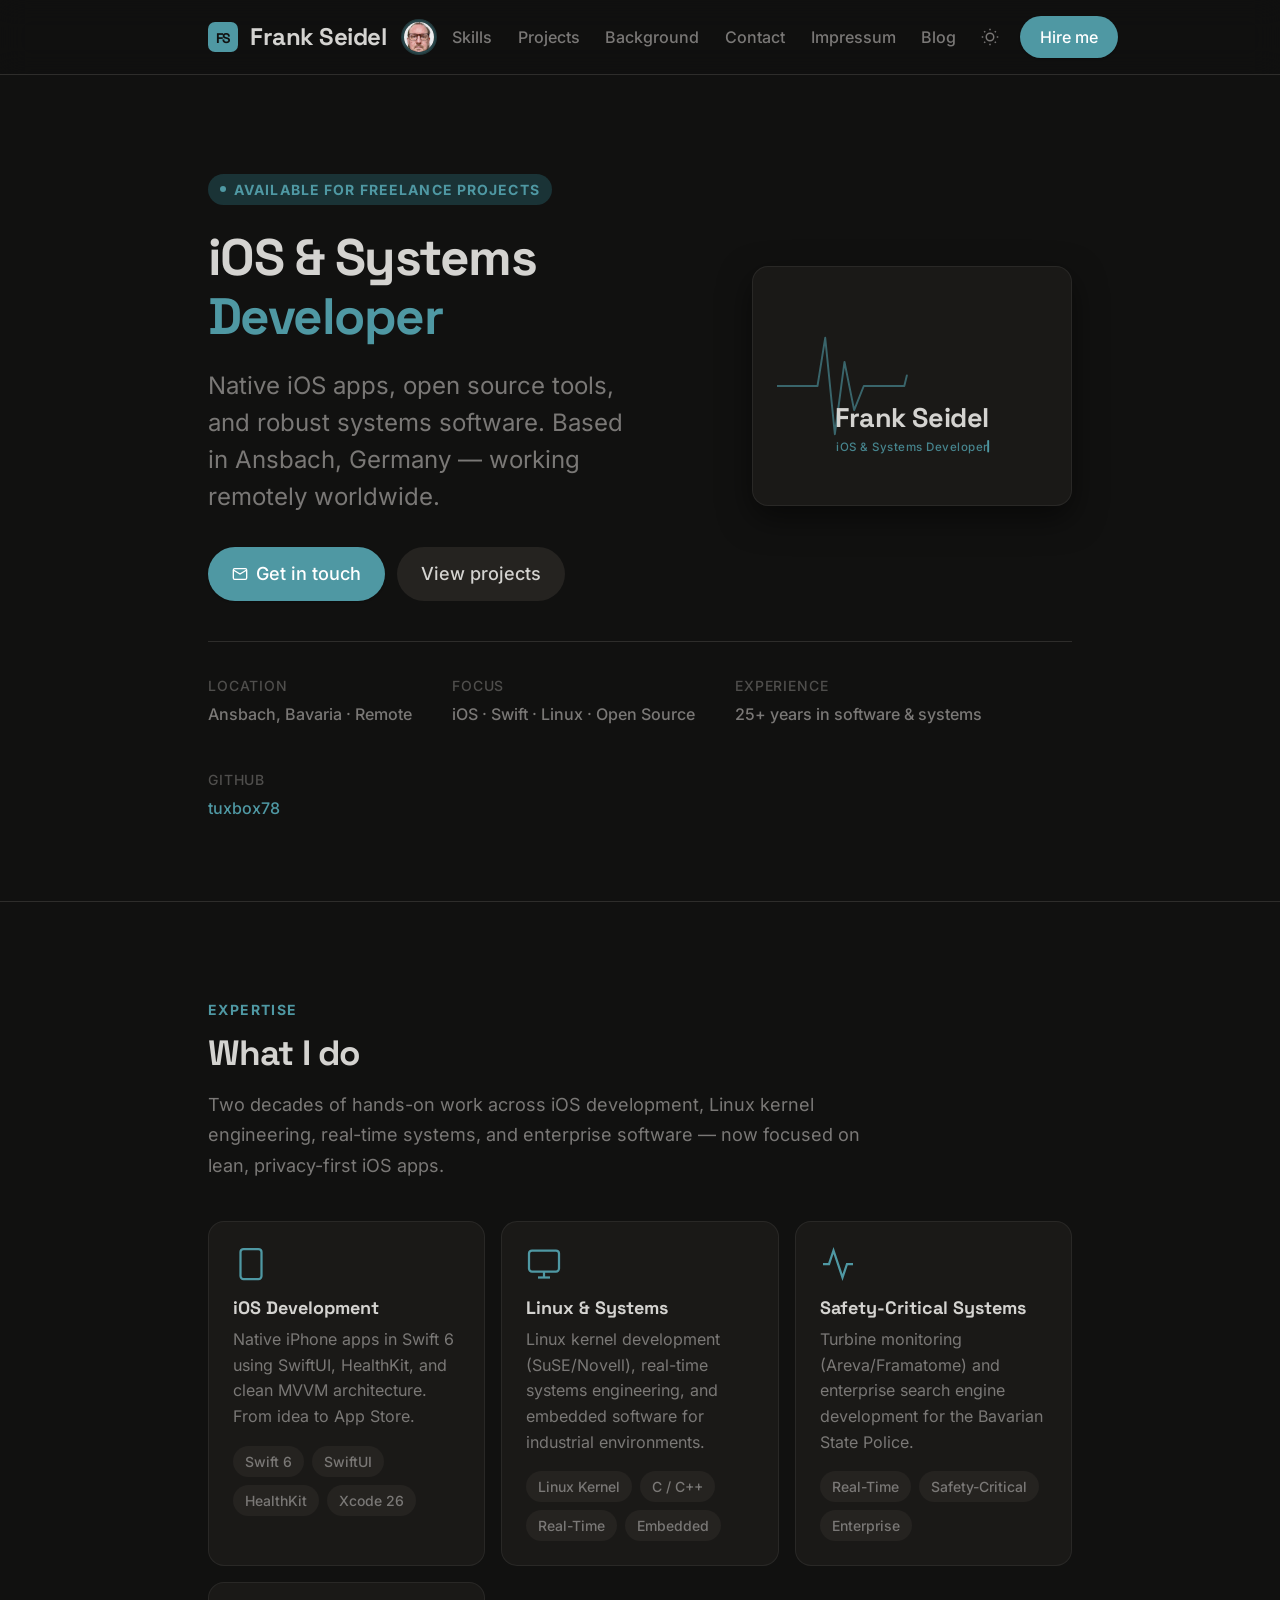
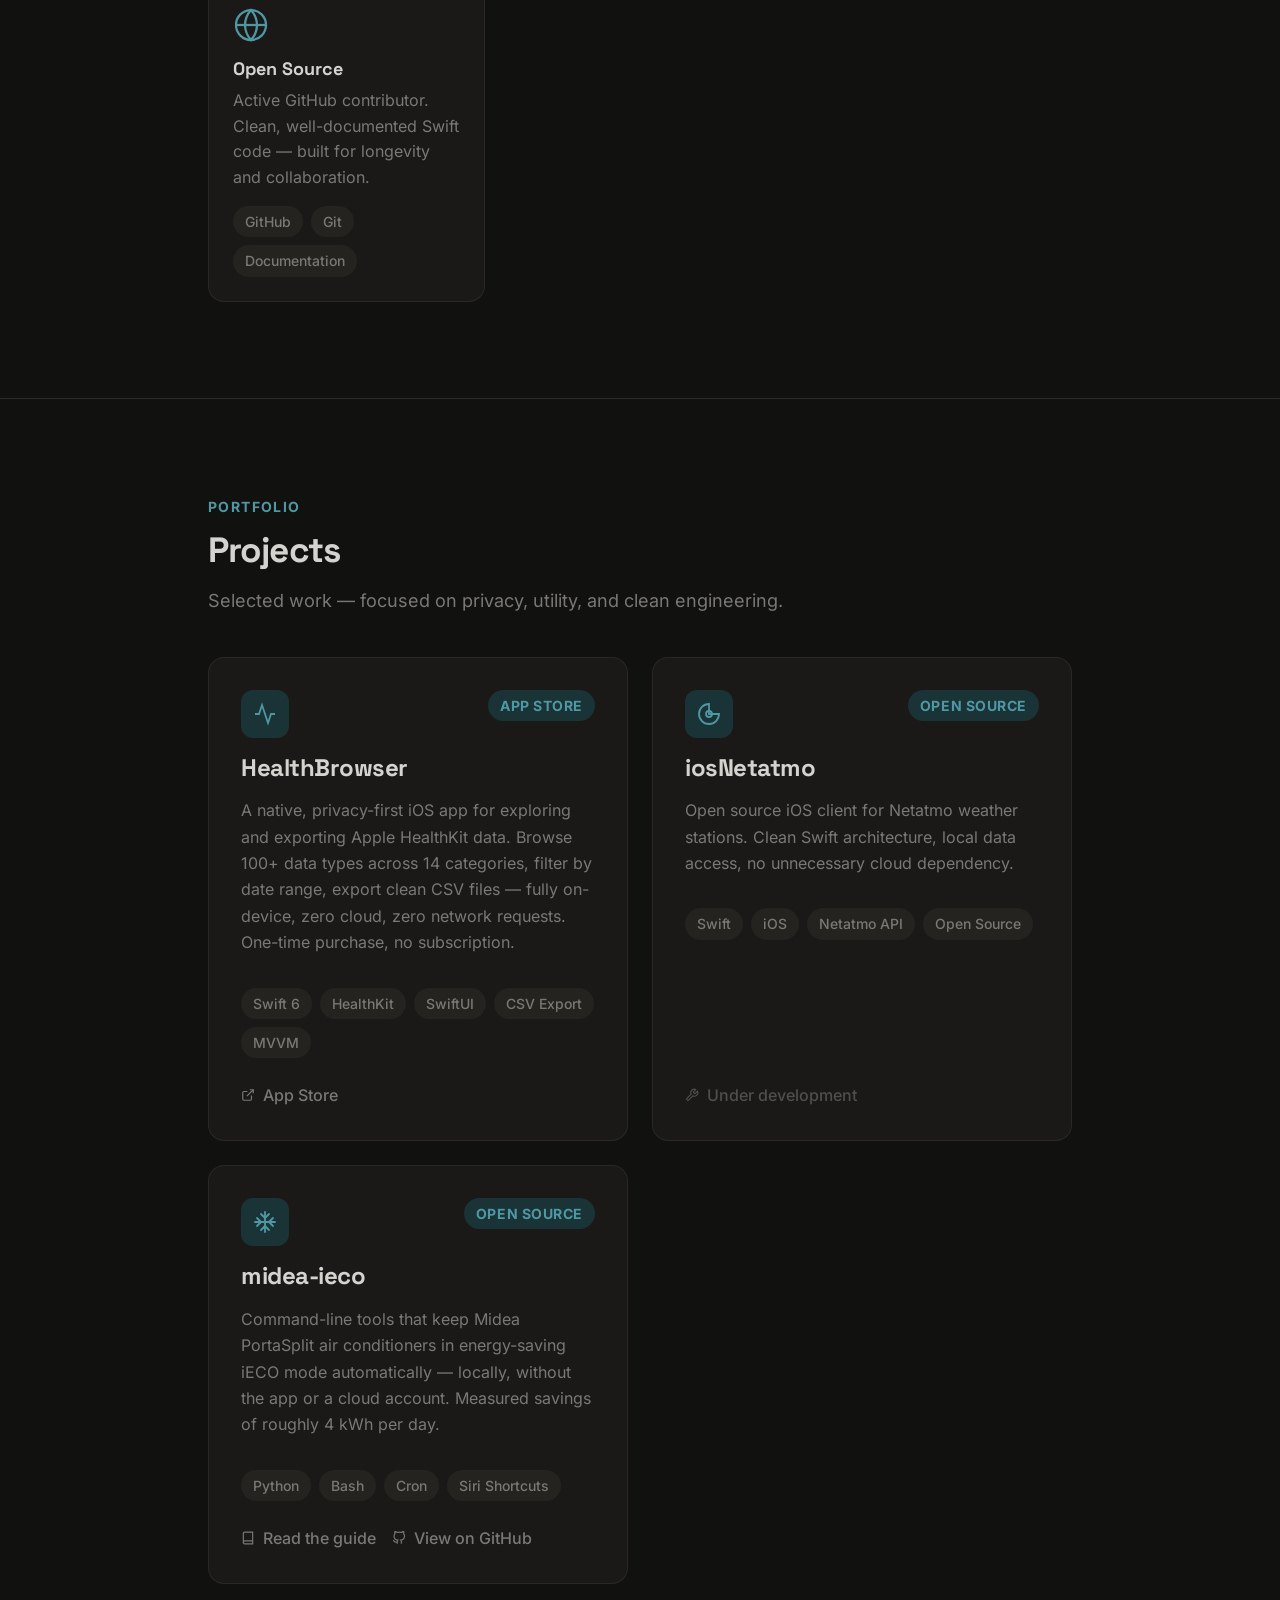
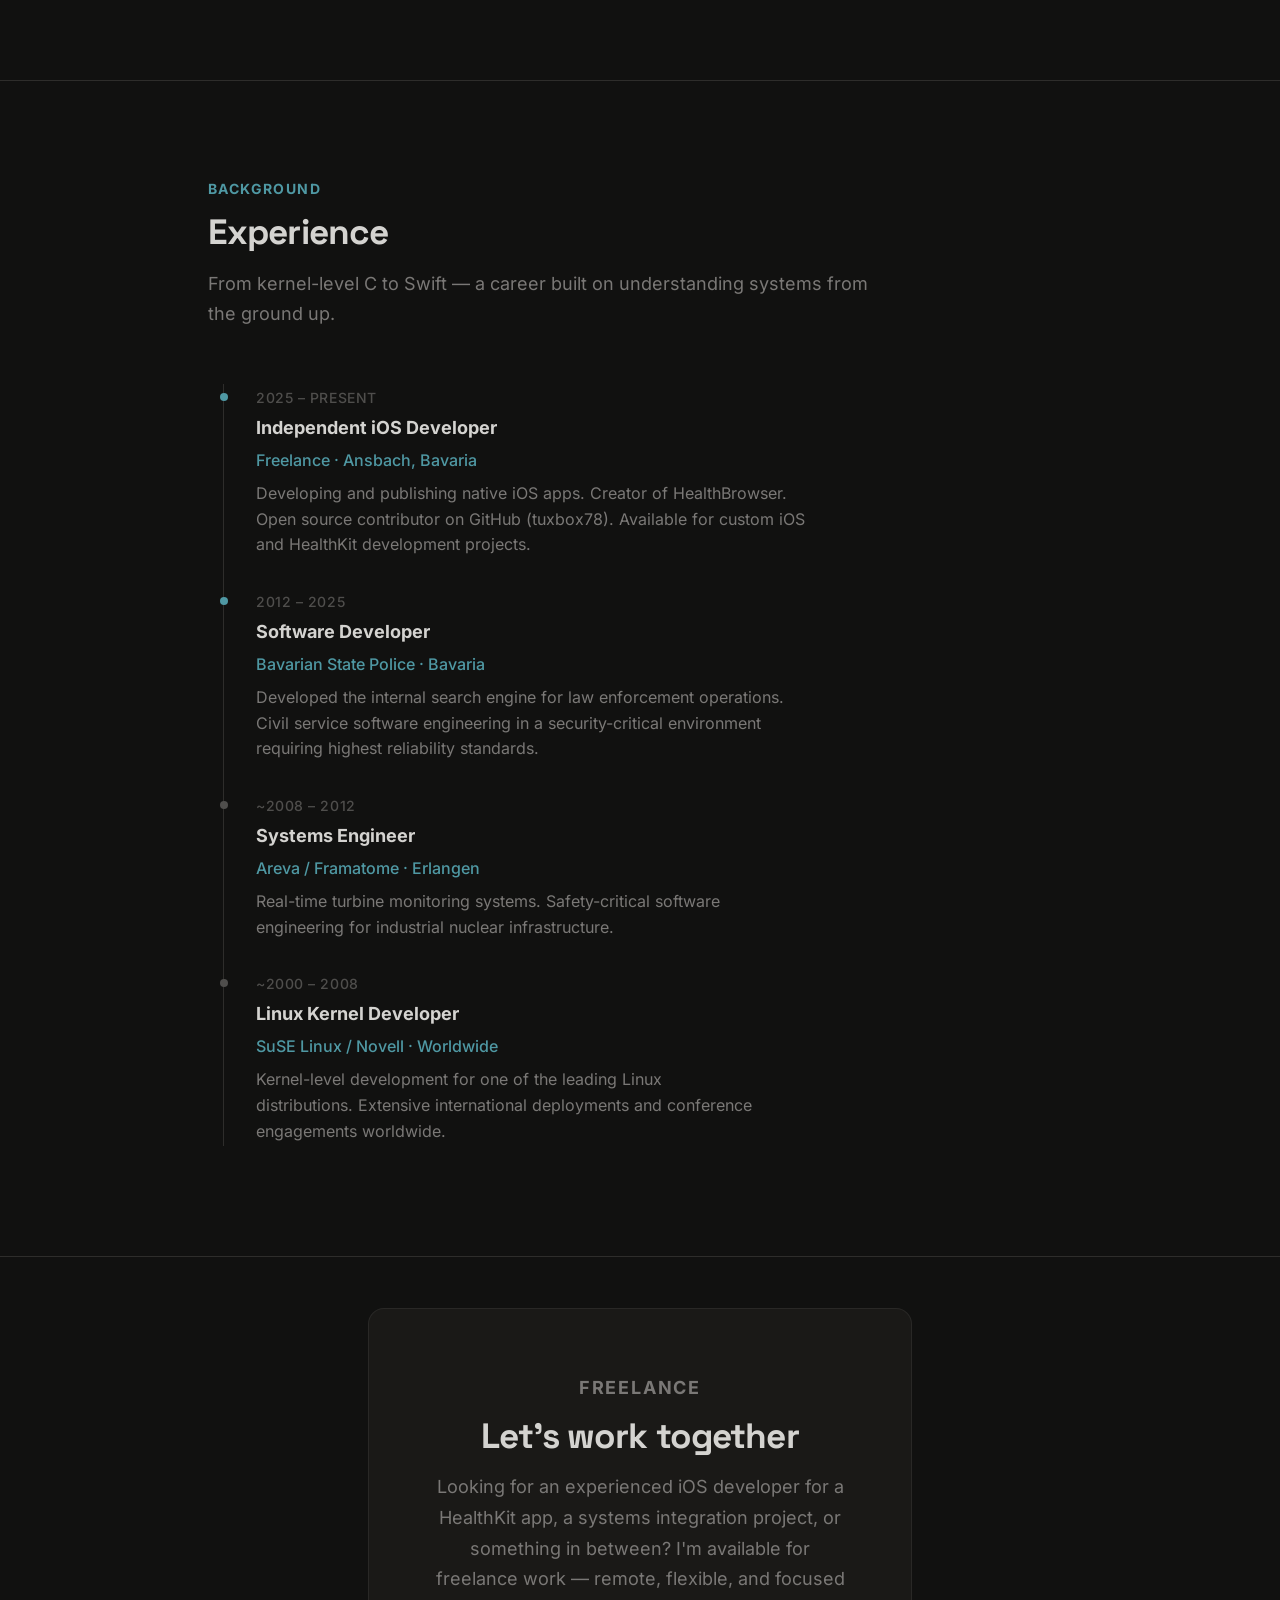
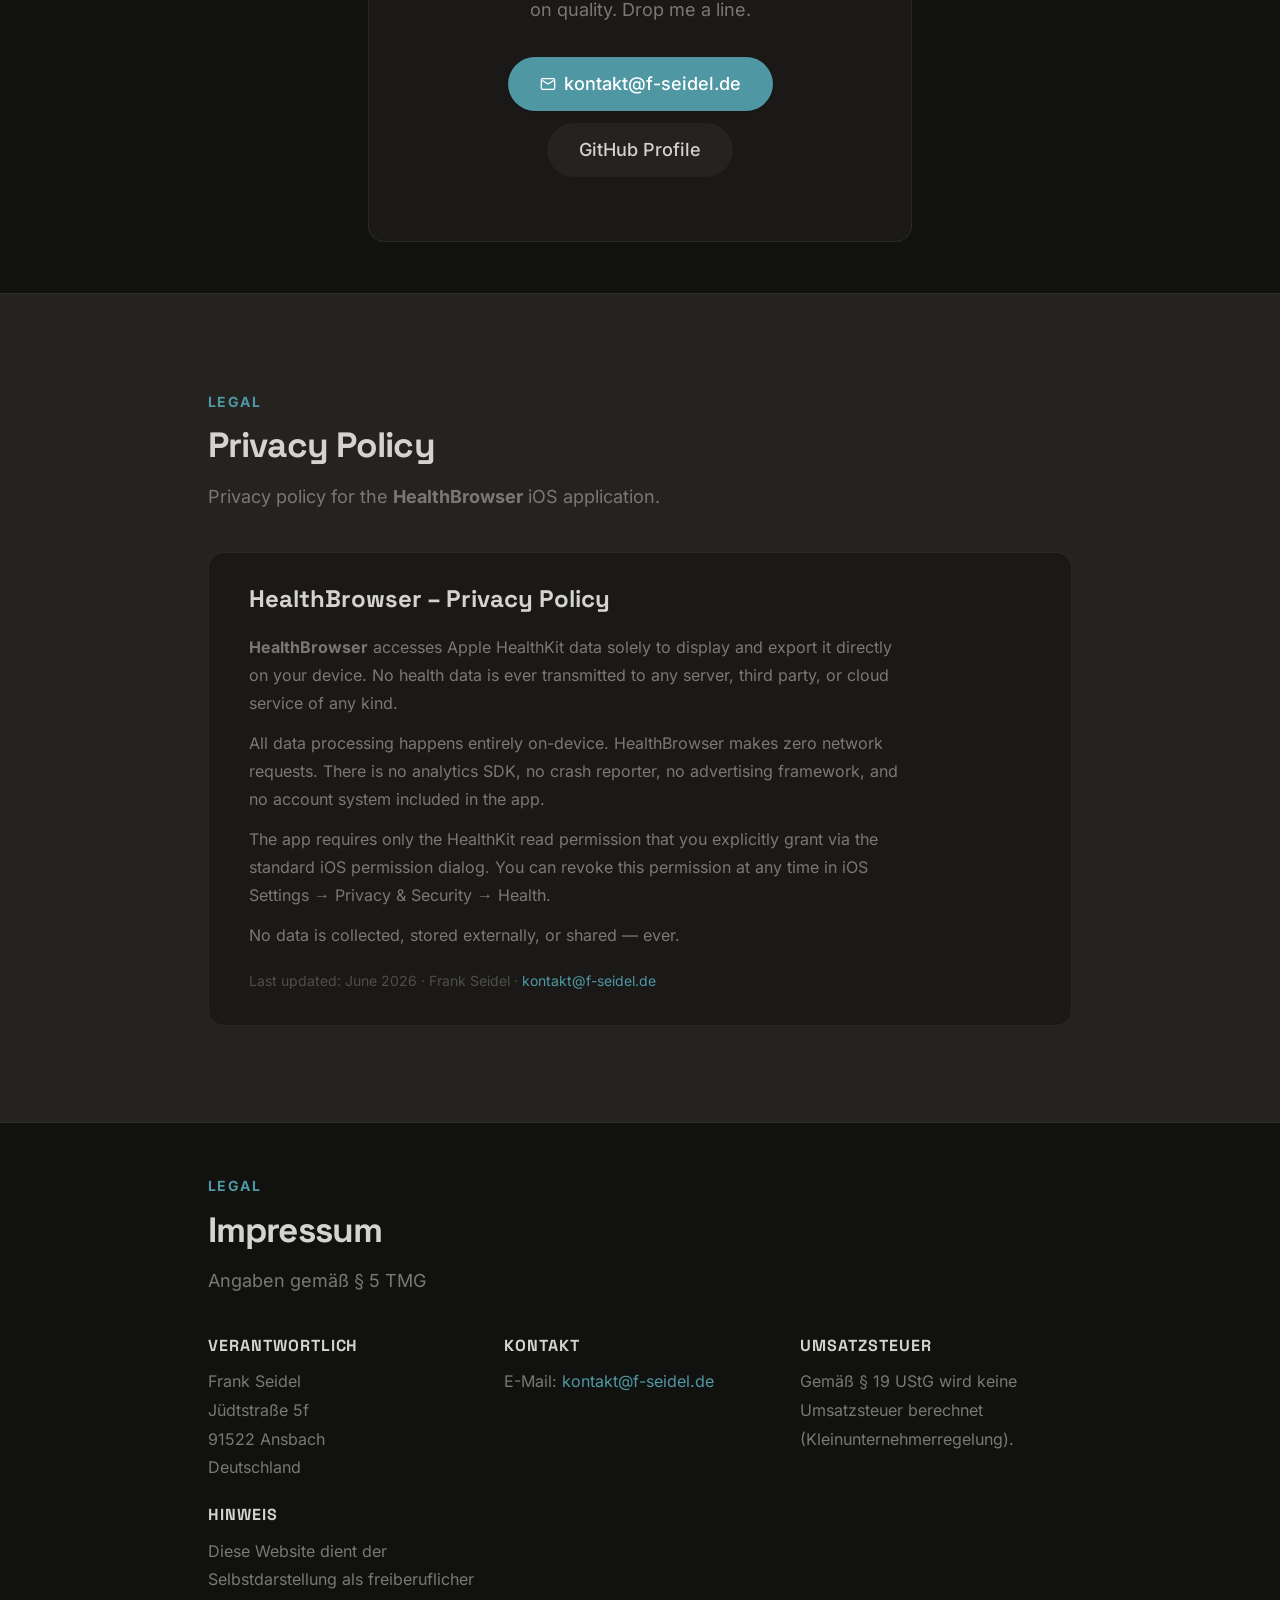
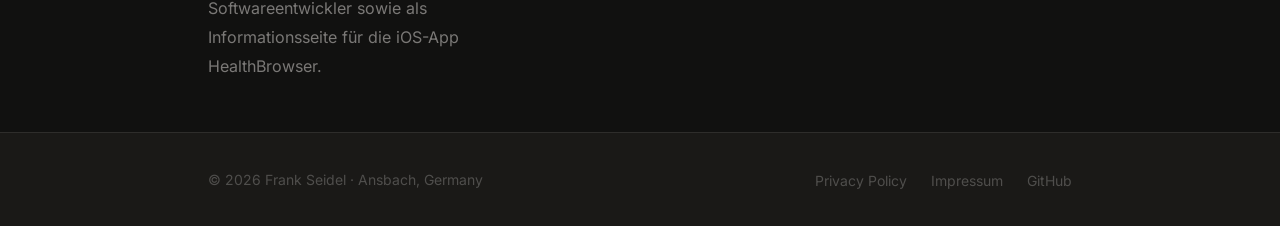
==== commit 23cd9e2d: "projects: adjust HealthBrowser and iosNetatmo card links HealthBrowser: drop the GitHub link, keep o" ====
--- a/index.html
+++ b/index.html
@@ -10,13 +10,12 @@
   <meta property="og:image" content="https://tuxbox78.github.io/portrait.jpg" />
   <meta property="og:url" content="https://tuxbox78.github.io" />
   <meta property="og:type" content="website" />
-  <link rel="preconnect" href="https://api.fontshare.com" />
-  <link href="https://api.fontshare.com/v2/css?f[]=cabinet-grotesk@400,500,700,800&f[]=satoshi@400,500,700&display=swap" rel="stylesheet" />
+  <link rel="stylesheet" href="assets/fonts/fonts.css" />
   <style>
     /* ─── TOKENS ─────────────────────────────────────────────── */
     :root {
-      --font-display:'Cabinet Grotesk','Helvetica Neue',sans-serif;
-      --font-body:'Satoshi','Inter',sans-serif;
+      --font-display:'Space Grotesk','Helvetica Neue',sans-serif;
+      --font-body:'Inter',sans-serif;
       --text-xs:clamp(.75rem,.7rem + .25vw,.875rem);
       --text-sm:clamp(.875rem,.8rem + .35vw,1rem);
       --text-base:clamp(1rem,.95rem + .25vw,1.125rem);
@@ -186,6 +185,9 @@
     .proj-links a{font-size:var(--text-sm);font-weight:500;display:inline-flex;align-items:center;
       gap:var(--sp2);color:var(--txm);transition:color var(--ease)}
     .proj-links a:hover{color:var(--pri)}
+    /* Non-interactive status (e.g. "Under development"): looks like a links-row item but is not a link */
+    .proj-links .status{font-size:var(--text-sm);font-weight:500;display:inline-flex;align-items:center;
+      gap:var(--sp2);color:var(--txf);cursor:default}
 
     /* ─── TIMELINE ───────────────────────────────────────────── */
     .timeline{position:relative;display:flex;flex-direction:column}
@@ -302,7 +304,7 @@
       <svg width="30" height="30" viewBox="0 0 30 30" fill="none" aria-hidden="true">
         <rect width="30" height="30" rx="7" fill="currentColor"/>
         <text x="15" y="21" text-anchor="middle"
-          font-family="Cabinet Grotesk,Helvetica Neue,sans-serif"
+          font-family="Space Grotesk,Helvetica Neue,sans-serif"
           font-weight="800" font-size="14" fill="var(--bg)">FS</text>
       </svg>
       Frank Seidel
@@ -385,7 +387,7 @@
                 <text
                   x="140" y="148"
                   text-anchor="middle"
-                  font-family="Cabinet Grotesk, Helvetica Neue, sans-serif"
+                  font-family="Space Grotesk, Helvetica Neue, sans-serif"
                   font-weight="800"
                   font-size="28"
                   letter-spacing="-0.5"
@@ -397,7 +399,7 @@
                 <text
                   x="140" y="172"
                   text-anchor="middle"
-                  font-family="Satoshi, monospace"
+                  font-family="Inter, monospace"
                   font-weight="500"
                   font-size="12"
                   letter-spacing="0.5"
@@ -559,7 +561,7 @@
   window._rvObserver=new IntersectionObserver(function(entries){
     entries.forEach(function(e){if(e.isIntersecting){e.target.classList.add('vis');window._rvObserver&&window._rvObserver.unobserve(e.target);}});
   },{threshold:.08,rootMargin:'0px 0px -40px 0px'});
-  document.querySelectorAll('.rv').forEach(function(e){obs.observe(e);});
+  document.querySelectorAll('.rv').forEach(function(e){window._rvObserver.observe(e);});
 })();
 </script>
 
--- a/assets/fonts/fonts.css
+++ b/assets/fonts/fonts.css
@@ -0,0 +1,20 @@
+/*
+ * Self-hosted webfonts for f-seidel.de — SIL Open Font License 1.1.
+ *   Body:    Inter          (see OFL-Inter.txt)
+ *   Display: Space Grotesk  (see OFL-SpaceGrotesk.txt)
+ *
+ * Self-hosted on purpose: no visitor IP is ever sent to a third-party font
+ * CDN (GDPR). The OFL permits self-hosting and redistribution, including from
+ * this public repository.
+ *
+ * Space Grotesk ships no 800 weight; the site's 800 headings resolve to 700
+ * via nearest-weight matching — intentional, do not fake an 800 face.
+ *
+ * url() paths are relative to THIS file (assets/fonts/), so the same stylesheet
+ * works unchanged whether linked from / or from /de/.
+ */
+@font-face{font-family:'Inter';font-style:normal;font-weight:400;font-display:swap;src:url('inter-400.woff2') format('woff2')}
+@font-face{font-family:'Inter';font-style:normal;font-weight:500;font-display:swap;src:url('inter-500.woff2') format('woff2')}
+@font-face{font-family:'Inter';font-style:normal;font-weight:700;font-display:swap;src:url('inter-700.woff2') format('woff2')}
+@font-face{font-family:'Space Grotesk';font-style:normal;font-weight:500;font-display:swap;src:url('space-grotesk-500.woff2') format('woff2')}
+@font-face{font-family:'Space Grotesk';font-style:normal;font-weight:700;font-display:swap;src:url('space-grotesk-700.woff2') format('woff2')}
